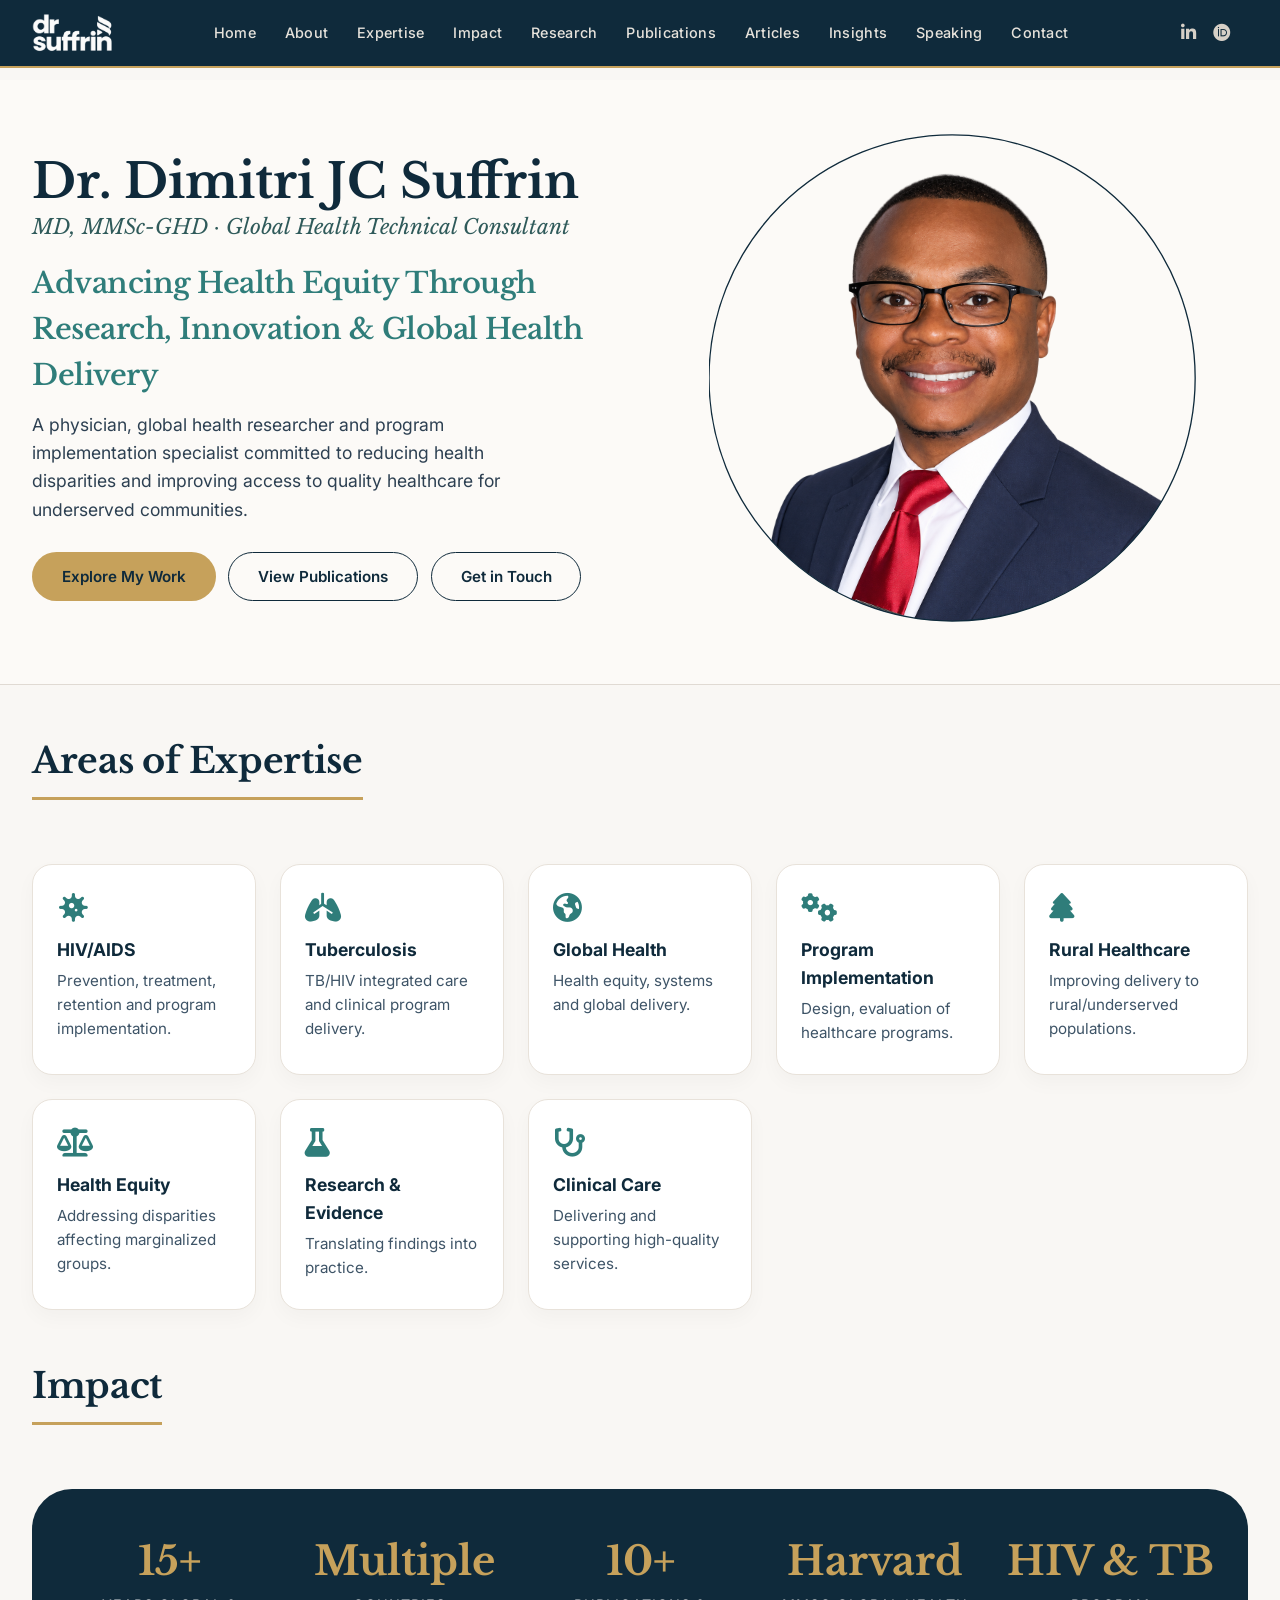
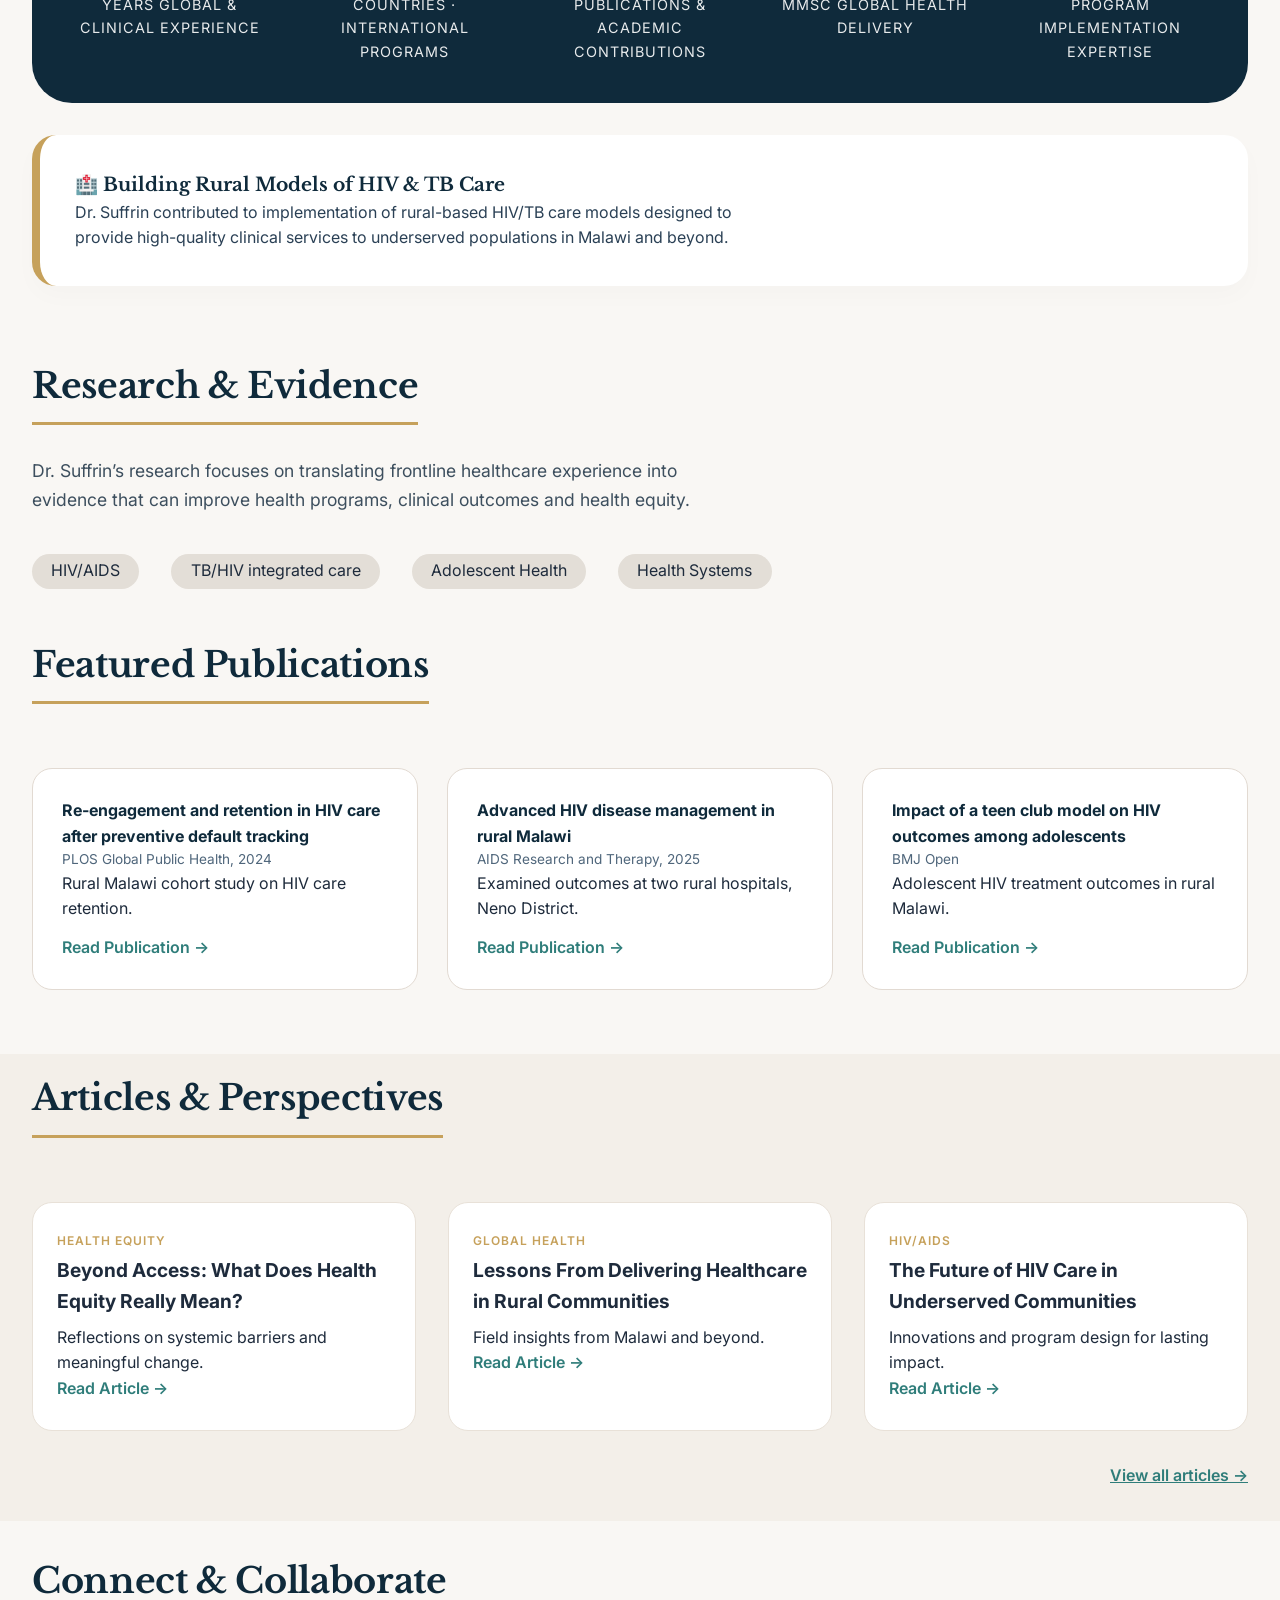
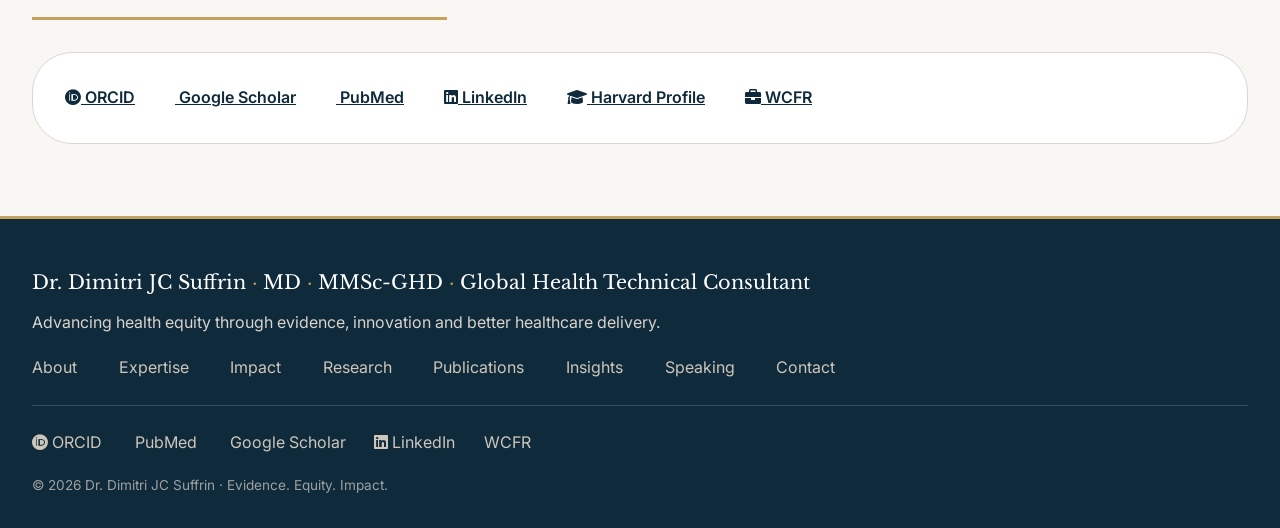
==== index.html @ f9633834 "Make navbar fixed at the top of the page Added fixed positioning to the navbar for better accessibil" ====
<!DOCTYPE html>
<html lang="en">
<head>
  <meta charset="UTF-8">
  <meta name="viewport" content="width=device-width, initial-scale=1.0">
  <title>Dr. Dimitri JC Suffrin · Global Health</title>
  <!-- Fonts & Icons -->
  <link rel="preconnect" href="https://fonts.googleapis.com">
  <link rel="preconnect" href="https://fonts.gstatic.com" crossorigin>
  <link href="https://fonts.googleapis.com/css2?family=Libre+Baskerville:ital,wght@0,400;0,700;1,400&family=Inter:opsz,wght@14..32,400;14..32,500;14..32,600;14..32,700&display=swap" rel="stylesheet">
  <link rel="stylesheet" href="https://cdnjs.cloudflare.com/ajax/libs/font-awesome/6.0.0-beta3/css/all.min.css">
  <style>
    * {
      margin: 0;
      padding: 0;
      box-sizing: border-box;
    }

    body {
      font-family: 'Inter', sans-serif;
      background: #f9f7f4;
      color: #1e2b3c;
      line-height: 1.6;
      padding-top: 80px;
    }

    .container {
      max-width: 1280px;
      margin: 0 auto;
      padding: 0 2rem;
    }

    /* --- palette --- */
    :root {
      --navy: #0f2a3b;
      --teal: #2f7d7a;
      --gold: #c6a15b;
      --cream: #f5f0e8;
      --offwhite: #fcfaf7;
      --dark: #1e2b3c;
      --light-text: #f0ede8;
    }

    h1, h2, h3, h4, .serif {
      font-family: 'Libre Baskerville', serif;
      font-weight: 700;
    }

    .section-title {
      font-size: 2.2rem;
      letter-spacing: -0.01em;
      border-bottom: 3px solid var(--gold);
      padding-bottom: 0.5rem;
      display: inline-block;
      margin-bottom: 2rem;
      color: var(--navy);
    }

    .section-sub {
      font-size: 1.1rem;
      color: #3d4f5e;
      max-width: 700px;
      margin-bottom: 2.5rem;
    }

    /* header / nav */
    .navbar {
     background: var(--navy);
     padding: 0.8rem 0;
     border-bottom: 2px solid var(--gold);
     position: fixed;
     top: 0;
     left: 0;
     width: 100%;
     z-index: 1000;
     }

    .nav-flex {
      display: flex;
      align-items: center;
      justify-content: space-between;
      flex-wrap: wrap;
    }

    .logo a {
    display: flex;
    align-items: center;
    text-decoration: none;
     }

    .logo img {
     height: 40px;
     width: auto;
     display: block;
     }
    
    .nav-links {
      display: flex;
      flex-wrap: wrap;
      gap: 1.2rem 1.8rem;
      align-items: center;
    }

    .nav-links a {
      color: #e6e2db;
      text-decoration: none;
      font-size: 0.9rem;
      font-weight: 500;
      letter-spacing: 0.3px;
      transition: 0.2s;
    }
    .nav-links a:hover {
      color: var(--gold);
    }

    .nav-icons a {
      color: #d6d0c7;
      margin-left: 0.8rem;
      font-size: 1.1rem;
    }
    .nav-icons a:hover {
      color: var(--gold);
    }

    /* hero */
    .hero {
      background: var(--offwhite);
      padding: 3rem 0 3.5rem;
      border-bottom: 1px solid #e0dad3;
    }

    .hero-grid {
      display: grid;
      grid-template-columns: 1fr 1fr;
      gap: 2.5rem;
      align-items: center;
    }

    .hero-content h1 {
      font-size: 3rem;
      line-height: 1.1;
      color: var(--navy);
      margin-bottom: 0.2rem;
    }

    .hero-content .subhead {
      font-size: 1.3rem;
      font-weight: 400;
      color: #2f5a5a;
      margin-bottom: 0.8rem;
      font-family: 'Libre Baskerville', serif;
      font-style: italic;
    }

    .hero-content .tagline {
      font-size: 1.8rem;
      font-weight: 600;
      color: var(--teal);
      margin: 1rem 0 0.8rem;
      letter-spacing: -0.5px;
      font-family: 'Libre Baskerville', serif;
    }

    .hero-content p {
      font-size: 1.1rem;
      color: #2d4052;
      max-width: 500px;
      margin-bottom: 1.8rem;
    }

    .btn-group {
      display: flex;
      flex-wrap: wrap;
      gap: 0.8rem;
    }

    .btn {
      display: inline-block;
      background: var(--navy);
      color: white;
      padding: 0.7rem 1.8rem;
      font-weight: 600;
      border-radius: 40px;
      text-decoration: none;
      font-size: 0.95rem;
      transition: 0.2s;
      border: 1px solid transparent;
    }
    .btn-gold {
      background: var(--gold);
      color: var(--navy);
    }
    .btn-gold:hover {
      background: #b58e4a;
      color: #0f1f2b;
    }
    .btn-outline {
      background: transparent;
      border: 1px solid var(--navy);
      color: var(--navy);
    }
    .btn-outline:hover {
      background: var(--navy);
      color: white;
    }

     .hero-img {
     background-image: url('suffrinpic.svg');
     background-size: contain;
     background-position: center;
     background-repeat: no-repeat;
     min-height: 500px;
     width: 100%;
     }

    /* expertise cards */
    .expertise-grid {
      display: grid;
      grid-template-columns: repeat(auto-fit, minmax(200px, 1fr));
      gap: 1.5rem;
      margin: 2rem 0 1rem;
    }

    .card {
      background: white;
      padding: 1.8rem 1.5rem;
      border-radius: 20px;
      box-shadow: 0 8px 20px rgba(0,0,0,0.03);
      border: 1px solid #e8e2da;
      transition: 0.2s;
    }
    .card:hover {
      border-color: var(--gold);
      box-shadow: 0 12px 28px rgba(0,0,0,0.06);
    }
    .card i {
      font-size: 1.8rem;
      color: var(--teal);
      margin-bottom: 0.8rem;
    }
    .card h4 {
      font-family: 'Inter', sans-serif;
      font-weight: 700;
      font-size: 1.1rem;
      color: var(--navy);
    }
    .card p {
      font-size: 0.95rem;
      color: #3e5467;
      margin-top: 0.3rem;
    }

    /* impact stats */
    .impact-stats {
      display: flex;
      flex-wrap: wrap;
      justify-content: space-between;
      gap: 1.5rem;
      background: var(--navy);
      color: white;
      padding: 2.5rem 2rem;
      border-radius: 40px;
      margin: 2rem 0;
    }
    .stat-item {
      flex: 1 1 120px;
      text-align: center;
    }
    .stat-number {
      font-size: 2.5rem;
      font-weight: 700;
      font-family: 'Libre Baskerville', serif;
      color: var(--gold);
    }
    .stat-label {
      font-size: 0.9rem;
      opacity: 0.9;
      text-transform: uppercase;
      letter-spacing: 1px;
    }

    /* featured research */
    .feature-card {
      background: white;
      border-radius: 24px;
      padding: 2.2rem;
      border-left: 8px solid var(--gold);
      box-shadow: 0 10px 25px rgba(0,0,0,0.02);
      margin: 2rem 0 1.5rem;
    }
    .feature-card h3 {
      font-family: 'Libre Baskerville', serif;
      color: var(--navy);
    }
    .feature-card p {
      color: #2a4055;
      max-width: 700px;
    }

    /* publications */
    .pub-grid {
      display: grid;
      grid-template-columns: repeat(auto-fit, minmax(280px, 1fr));
      gap: 1.8rem;
      margin: 2rem 0;
    }
    .pub-item {
      background: white;
      padding: 1.8rem;
      border-radius: 20px;
      border: 1px solid #e2dad2;
    }
    .pub-item h4 {
      font-family: 'Inter', sans-serif;
      font-weight: 700;
      color: var(--navy);
    }
    .pub-meta {
      font-size: 0.85rem;
      color: #4f667b;
    }
    .pub-item a {
      display: inline-block;
      margin-top: 0.8rem;
      color: var(--teal);
      font-weight: 600;
      text-decoration: none;
    }

    /* articles */
    .article-grid {
      display: grid;
      grid-template-columns: repeat(auto-fit, minmax(240px, 1fr));
      gap: 2rem;
      margin: 2rem 0;
    }
    .article-card {
      background: white;
      border-radius: 20px;
      padding: 1.8rem 1.5rem;
      border: 1px solid #e8e1d8;
    }
    .article-card .cat {
      color: var(--gold);
      font-weight: 600;
      font-size: 0.75rem;
      letter-spacing: 1px;
      text-transform: uppercase;
    }
    .article-card h4 {
      font-family: 'Inter', sans-serif;
      font-weight: 700;
      margin: 0.3rem 0 0.5rem;
      font-size: 1.2rem;
    }
    .article-card a {
      color: var(--teal);
      font-weight: 600;
      text-decoration: none;
    }

    /* footer */
    .footer {
      background: var(--navy);
      color: #d9d4cc;
      padding: 3rem 0 2rem;
      margin-top: 3rem;
      border-top: 3px solid var(--gold);
    }
    .footer a {
      color: #cdc6bb;
      text-decoration: none;
      margin: 0 0.8rem 0 0;
    }
    .footer a:hover {
      color: var(--gold);
    }
    .footer .brand {
      font-family: 'Libre Baskerville', serif;
      font-size: 1.2rem;
      color: white;
    }
    .footer .brand span {
      color: var(--gold);
    }

    @media (max-width: 768px) {
      .hero-grid {
        grid-template-columns: 1fr;
        text-align: center;
      }
      .hero-content p {
        margin-left: auto;
        margin-right: auto;
      }
      .btn-group {
        justify-content: center;
      }
      .nav-links {
        gap: 0.6rem 1.2rem;
        justify-content: center;
        margin-top: 0.5rem;
      }
      .section-title {
        font-size: 1.8rem;
      }
      .impact-stats {
        flex-direction: column;
        align-items: center;
      }
    }
  </style>
</head>
<body>

<!-- NAV -->
<nav class="navbar">
  <div class="container nav-flex">
    <div class="logo">
  <a href="#">
    <img src="Drsuffrinlogo.png" alt="Dr. Suffrin Logo">
  </a>
    </div>
    <div class="nav-links">
      <a href="#">Home</a>
      <a href="#">About</a>
      <a href="#">Expertise</a>
      <a href="#">Impact</a>
      <a href="#">Research</a>
      <a href="#">Publications</a>
      <a href="#">Articles</a>
      <a href="#">Insights</a>
      <a href="#">Speaking</a>
      <a href="#">Contact</a>
    </div>
    <div class="nav-icons">
      <a href="#"><i class="fab fa-linkedin-in"></i></a>
      <a href="#"><i class="fab fa-orcid"></i></a>
      <a href="#"><i class="fab fa-google-scholar"></i></a>
    </div>
  </div>
</nav>

<!-- HERO -->
<section class="hero">
  <div class="container hero-grid">
    <div class="hero-content">
      <h1>Dr. Dimitri JC Suffrin</h1>
      <div class="subhead">MD, MMSc-GHD · Global Health Technical Consultant</div>
      <div class="tagline">Advancing Health Equity Through Research, Innovation &amp; Global Health Delivery</div>
      <p>A physician, global health researcher and program implementation specialist committed to reducing health disparities and improving access to quality healthcare for underserved communities.</p>
      <div class="btn-group">
        <a href="#" class="btn btn-gold">Explore My Work</a>
        <a href="#" class="btn btn-outline">View Publications</a>
        <a href="#" class="btn btn-outline">Get in Touch</a>
      </div>
    </div>
    <div class="hero-img" aria-label="professional portrait of Dr. Suffrin"></div>
  </div>
</section>

<!-- EXPERTISE -->
<section style="padding: 3rem 0 1rem;">
  <div class="container">
    <h2 class="section-title">Areas of Expertise</h2>
    <div class="expertise-grid">
      <div class="card"><i class="fas fa-virus"></i><h4>HIV/AIDS</h4><p>Prevention, treatment, retention and program implementation.</p></div>
      <div class="card"><i class="fas fa-lungs"></i><h4>Tuberculosis</h4><p>TB/HIV integrated care and clinical program delivery.</p></div>
      <div class="card"><i class="fas fa-globe-americas"></i><h4>Global Health</h4><p>Health equity, systems and global delivery.</p></div>
      <div class="card"><i class="fas fa-cogs"></i><h4>Program Implementation</h4><p>Design, evaluation of healthcare programs.</p></div>
      <div class="card"><i class="fas fa-tree"></i><h4>Rural Healthcare</h4><p>Improving delivery to rural/underserved populations.</p></div>
      <div class="card"><i class="fas fa-balance-scale"></i><h4>Health Equity</h4><p>Addressing disparities affecting marginalized groups.</p></div>
      <div class="card"><i class="fas fa-flask"></i><h4>Research &amp; Evidence</h4><p>Translating findings into practice.</p></div>
      <div class="card"><i class="fas fa-stethoscope"></i><h4>Clinical Care</h4><p>Delivering and supporting high-quality services.</p></div>
    </div>
  </div>
</section>

<!-- IMPACT -->
<section style="padding: 1rem 0 2rem;">
  <div class="container">
    <h2 class="section-title">Impact</h2>
    <div class="impact-stats">
      <div class="stat-item"><div class="stat-number">15+</div><div class="stat-label">Years Global &amp; Clinical Experience</div></div>
      <div class="stat-item"><div class="stat-number">Multiple</div><div class="stat-label">Countries · International Programs</div></div>
      <div class="stat-item"><div class="stat-number">10+</div><div class="stat-label">Publications &amp; Academic Contributions</div></div>
      <div class="stat-item"><div class="stat-number">Harvard</div><div class="stat-label">MMSc Global Health Delivery</div></div>
      <div class="stat-item"><div class="stat-number">HIV &amp; TB</div><div class="stat-label">Program Implementation Expertise</div></div>
    </div>

    <div class="feature-card">
      <h3>🏥 Building Rural Models of HIV &amp; TB Care</h3>
      <p>Dr. Suffrin contributed to implementation of rural-based HIV/TB care models designed to provide high-quality clinical services to underserved populations in Malawi and beyond.</p>
    </div>
  </div>
</section>

<!-- RESEARCH + PUBLICATIONS (combined preview) -->
<section style="padding: 1rem 0 0;">
  <div class="container">
    <h2 class="section-title">Research &amp; Evidence</h2>
    <p class="section-sub">Dr. Suffrin’s research focuses on translating frontline healthcare experience into evidence that can improve health programs, clinical outcomes and health equity.</p>
    <div style="display: flex; flex-wrap: wrap; gap: 1rem 2rem; margin-bottom: 2rem;">
      <span style="background:#e3ded7; padding:0.3rem 1.2rem; border-radius:40px;">HIV/AIDS</span>
      <span style="background:#e3ded7; padding:0.3rem 1.2rem; border-radius:40px;">TB/HIV integrated care</span>
      <span style="background:#e3ded7; padding:0.3rem 1.2rem; border-radius:40px;">Adolescent Health</span>
      <span style="background:#e3ded7; padding:0.3rem 1.2rem; border-radius:40px;">Health Systems</span>
    </div>
  </div>
</section>

<!-- PUBLICATIONS preview -->
<section style="padding: 1rem 0 2rem;">
  <div class="container">
    <h2 class="section-title">Featured Publications</h2>
    <div class="pub-grid">
      <div class="pub-item">
        <h4>Re-engagement and retention in HIV care after preventive default tracking</h4>
        <div class="pub-meta">PLOS Global Public Health, 2024</div>
        <p>Rural Malawi cohort study on HIV care retention.</p>
        <a href="#">Read Publication →</a>
      </div>
      <div class="pub-item">
        <h4>Advanced HIV disease management in rural Malawi</h4>
        <div class="pub-meta">AIDS Research and Therapy, 2025</div>
        <p>Examined outcomes at two rural hospitals, Neno District.</p>
        <a href="#">Read Publication →</a>
      </div>
      <div class="pub-item">
        <h4>Impact of a teen club model on HIV outcomes among adolescents</h4>
        <div class="pub-meta">BMJ Open</div>
        <p>Adolescent HIV treatment outcomes in rural Malawi.</p>
        <a href="#">Read Publication →</a>
      </div>
    </div>
  </div>
</section>

<!-- ARTICLES & PERSPECTIVES -->
<section style="padding: 1rem 0 2rem; background: #f3efe9;">
  <div class="container">
    <h2 class="section-title">Articles &amp; Perspectives</h2>
    <div class="article-grid">
      <div class="article-card">
        <div class="cat">Health Equity</div>
        <h4>Beyond Access: What Does Health Equity Really Mean?</h4>
        <p>Reflections on systemic barriers and meaningful change.</p>
        <a href="#">Read Article →</a>
      </div>
      <div class="article-card">
        <div class="cat">Global Health</div>
        <h4>Lessons From Delivering Healthcare in Rural Communities</h4>
        <p>Field insights from Malawi and beyond.</p>
        <a href="#">Read Article →</a>
      </div>
      <div class="article-card">
        <div class="cat">HIV/AIDS</div>
        <h4>The Future of HIV Care in Underserved Communities</h4>
        <p>Innovations and program design for lasting impact.</p>
        <a href="#">Read Article →</a>
      </div>
    </div>
    <div style="text-align: right; margin-top: 0.5rem;"><a href="#" style="font-weight:600; color:var(--teal);">View all articles →</a></div>
  </div>
</section>

<!-- CONNECT / COLLABORATE -->
<section style="padding: 2rem 0 1.5rem;">
  <div class="container">
    <h2 class="section-title">Connect &amp; Collaborate</h2>
    <div style="display: flex; flex-wrap: wrap; gap: 1.2rem 2.5rem; background: white; padding: 2rem; border-radius: 40px; border: 1px solid #ddd6cc;">
      <a href="#" style="font-weight:600; color:var(--navy);"><i class="fab fa-orcid"></i> ORCID</a>
      <a href="#" style="font-weight:600; color:var(--navy);"><i class="fab fa-google-scholar"></i> Google Scholar</a>
      <a href="#" style="font-weight:600; color:var(--navy);"><i class="fab fa-pubmed"></i> PubMed</a>
      <a href="#" style="font-weight:600; color:var(--navy);"><i class="fab fa-linkedin"></i> LinkedIn</a>
      <a href="#" style="font-weight:600; color:var(--navy);"><i class="fas fa-graduation-cap"></i> Harvard Profile</a>
      <a href="#" style="font-weight:600; color:var(--navy);"><i class="fas fa-briefcase"></i> WCFR</a>
    </div>
  </div>
</section>

<!-- FOOTER -->
<footer class="footer">
  <div class="container">
    <div class="brand">Dr. Dimitri JC Suffrin <span>·</span> MD <span>·</span> MMSc-GHD <span>·</span> Global Health Technical Consultant</div>
    <div style="margin: 0.8rem 0 1.2rem;">Advancing health equity through evidence, innovation and better healthcare delivery.</div>
    <div style="display: flex; flex-wrap: wrap; gap: 0.8rem 1.8rem;">
      <a href="#">About</a><a href="#">Expertise</a><a href="#">Impact</a><a href="#">Research</a><a href="#">Publications</a>
      <a href="#">Insights</a><a href="#">Speaking</a><a href="#">Contact</a>
    </div>
    <div style="margin-top: 1.5rem; border-top: 1px solid #3a4f5f; padding-top: 1.5rem; display: flex; flex-wrap: wrap; gap: 1rem;">
      <a href="#"><i class="fab fa-orcid"></i> ORCID</a>
      <a href="#"><i class="fab fa-pubmed"></i> PubMed</a>
      <a href="#"><i class="fab fa-google-scholar"></i> Google Scholar</a>
      <a href="#"><i class="fab fa-linkedin"></i> LinkedIn</a>
      <a href="#">WCFR</a>
    </div>
    <div style="margin-top: 1.2rem; font-size: 0.85rem; opacity:0.7;">© 2026 Dr. Dimitri JC Suffrin · Evidence. Equity. Impact.</div>
  </div>
</footer>

</body>
</html>
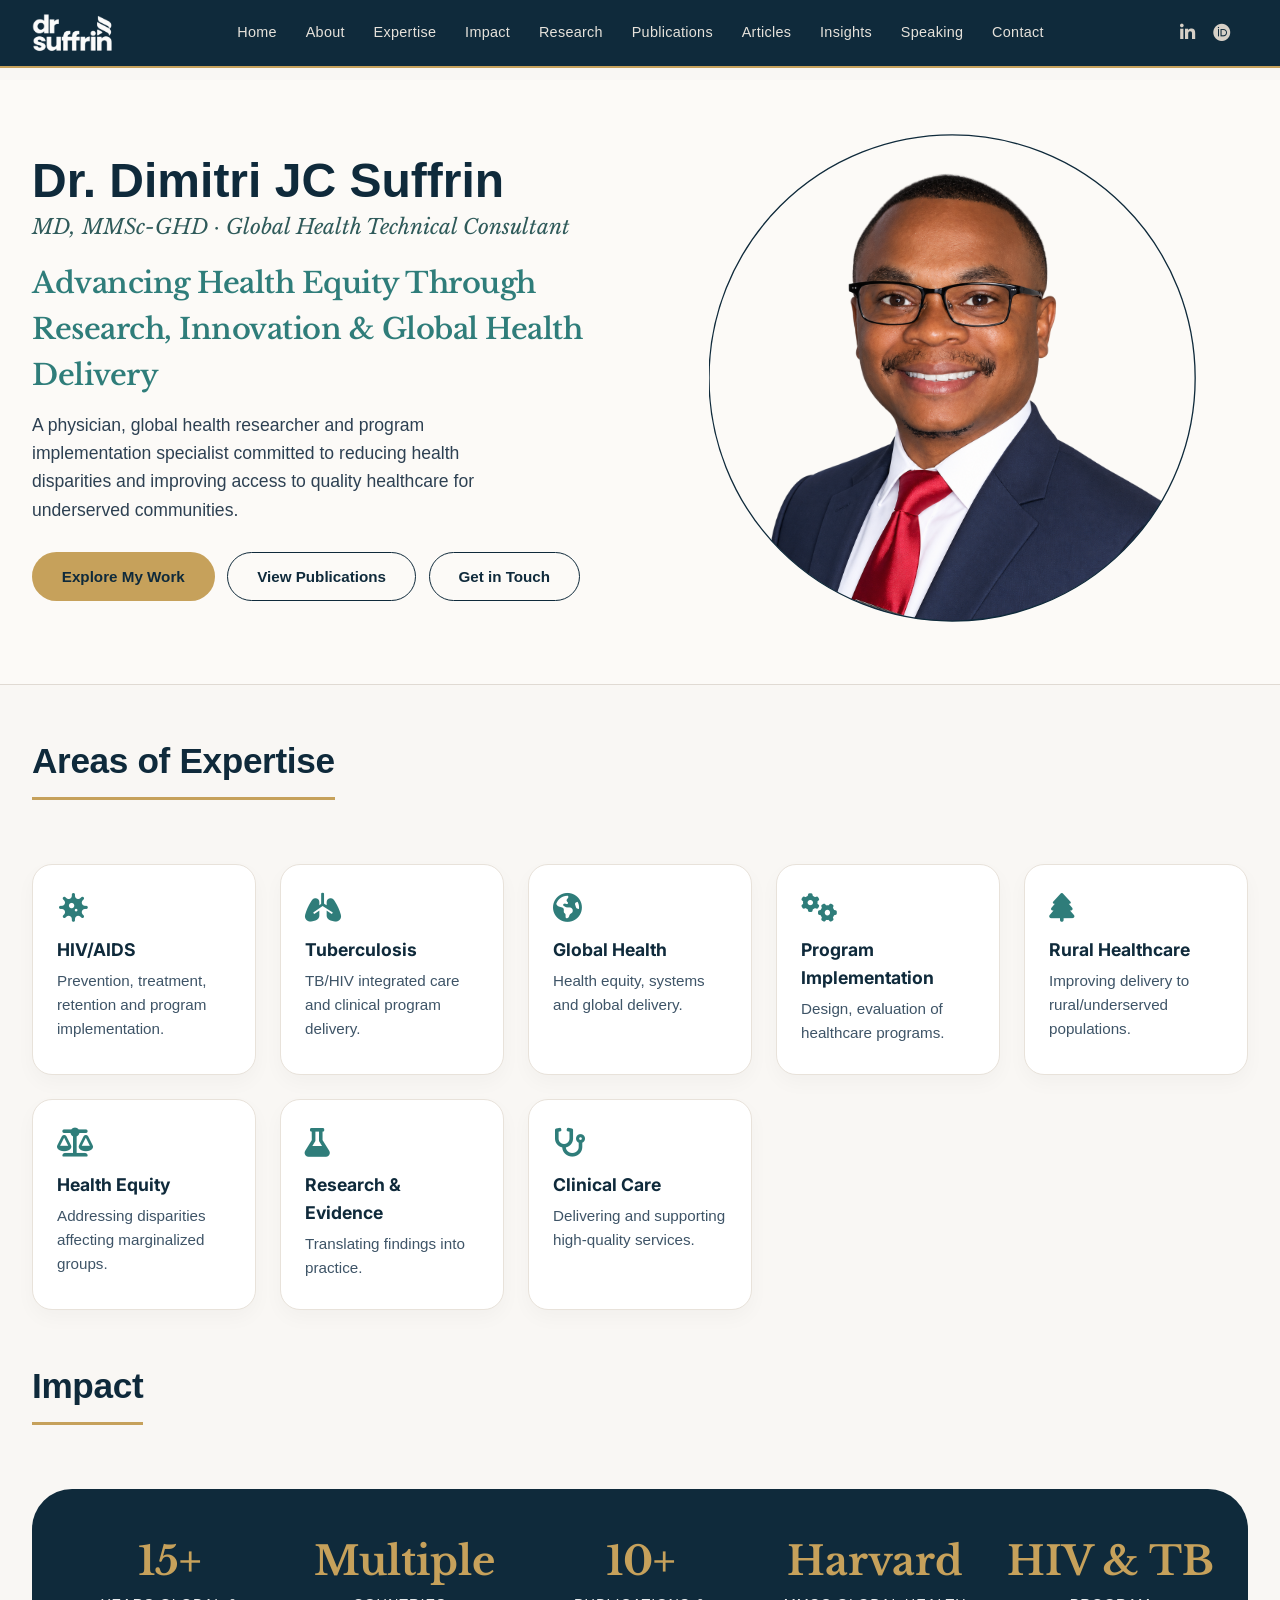
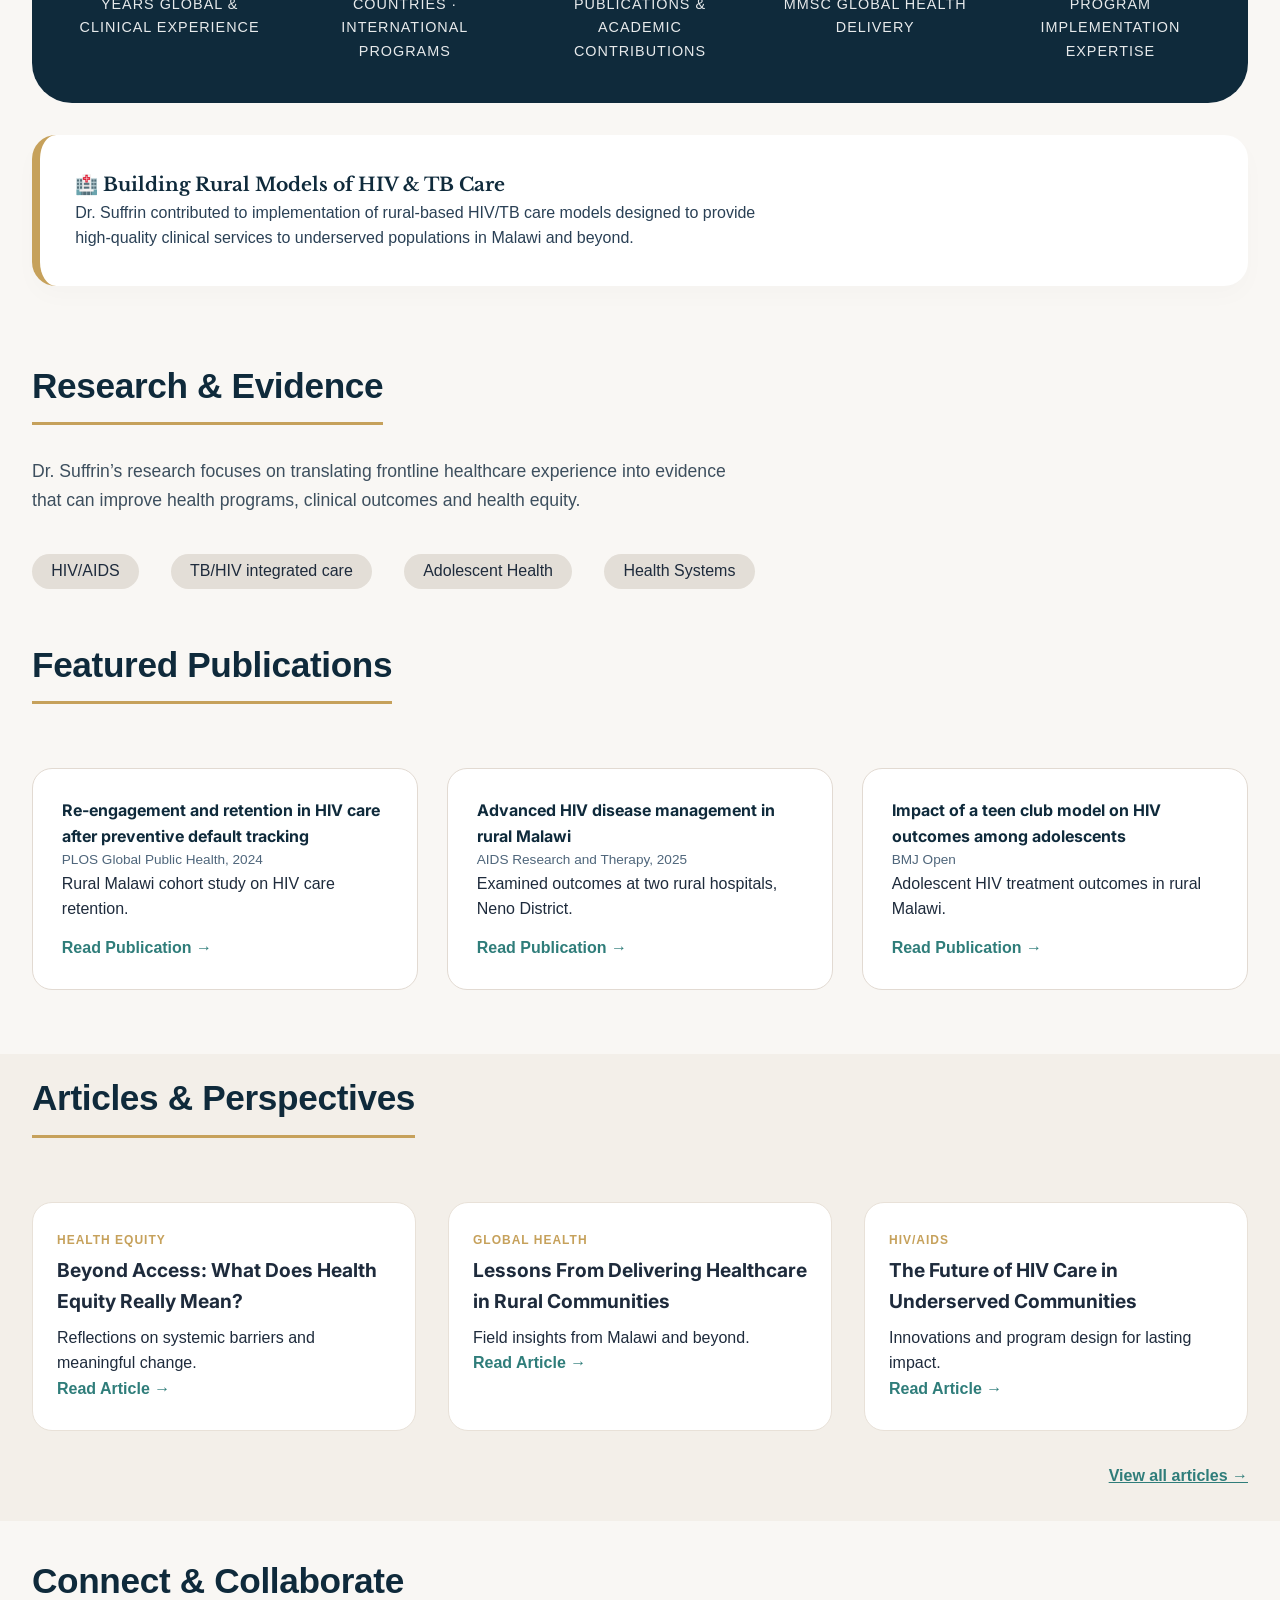
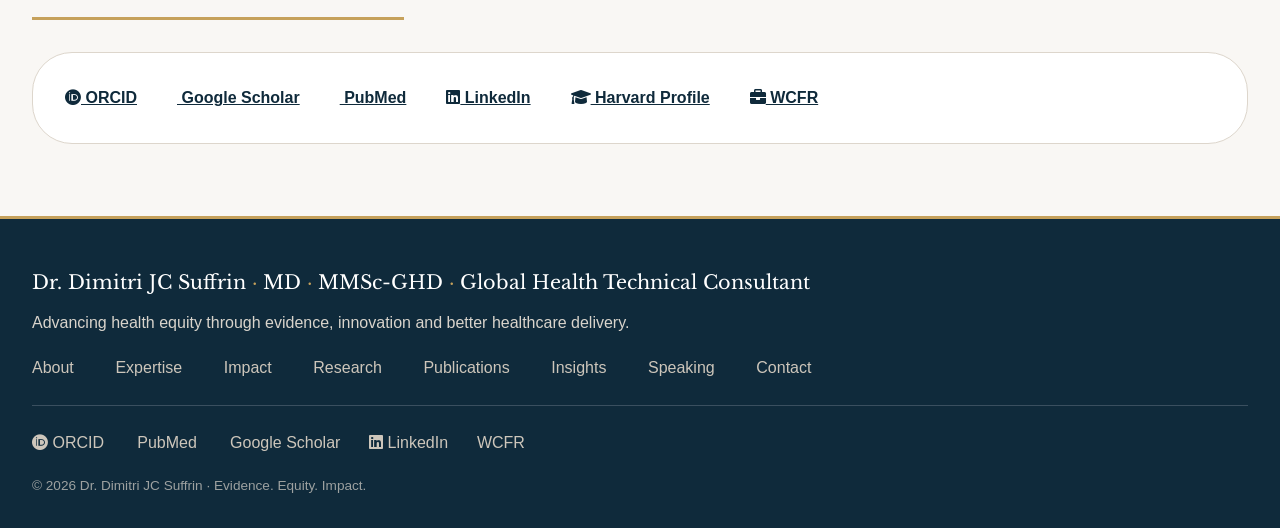
==== commit 79e4e3e3: "Change font family from Inter and Libre Baskerville to Helvetica" ====
--- a/index.html
+++ b/index.html
@@ -17,7 +17,7 @@
     }
 
     body {
-      font-family: 'Inter', sans-serif;
+      font-family: 'Helvetica', sans-serif;
       background: #f9f7f4;
       color: #1e2b3c;
       line-height: 1.6;
@@ -42,7 +42,7 @@
     }
 
     h1, h2, h3, h4, .serif {
-      font-family: 'Libre Baskerville', serif;
+      font-family: 'Helvetica', serif;
       font-weight: 700;
     }
 
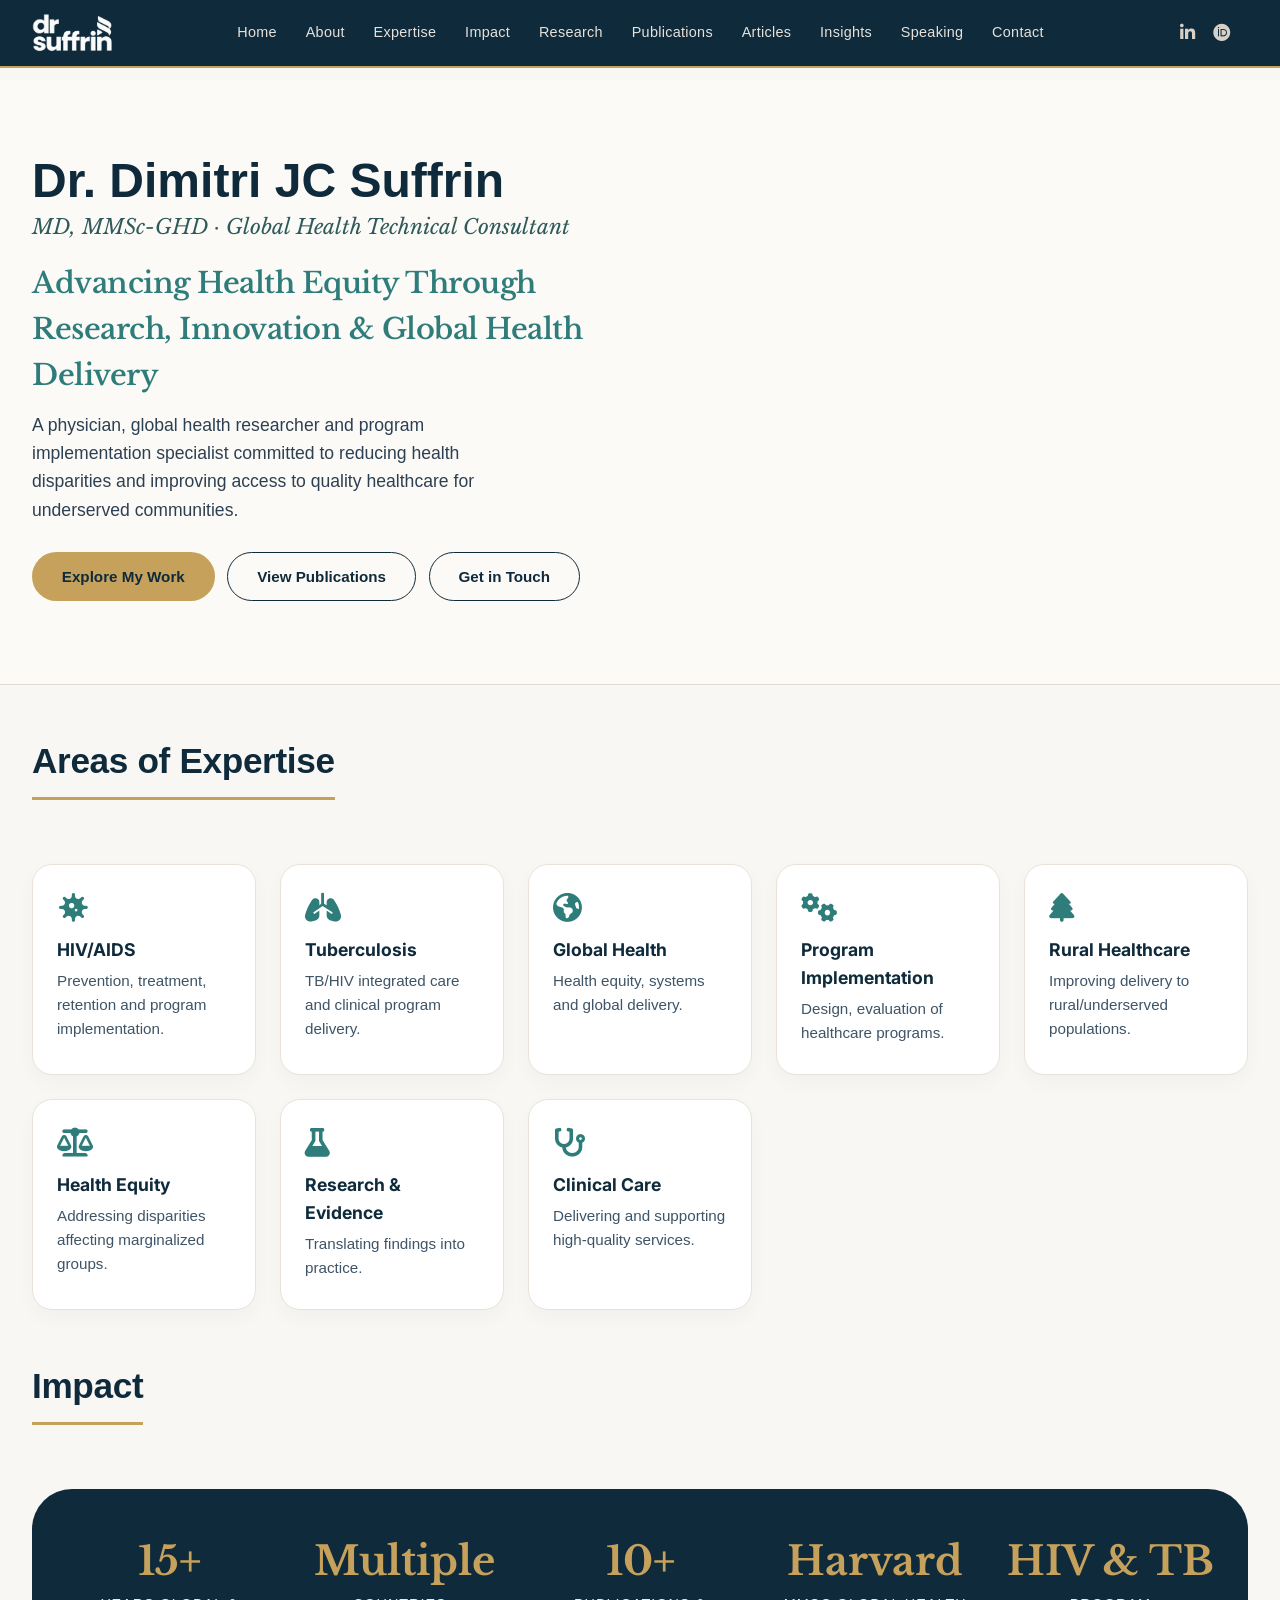
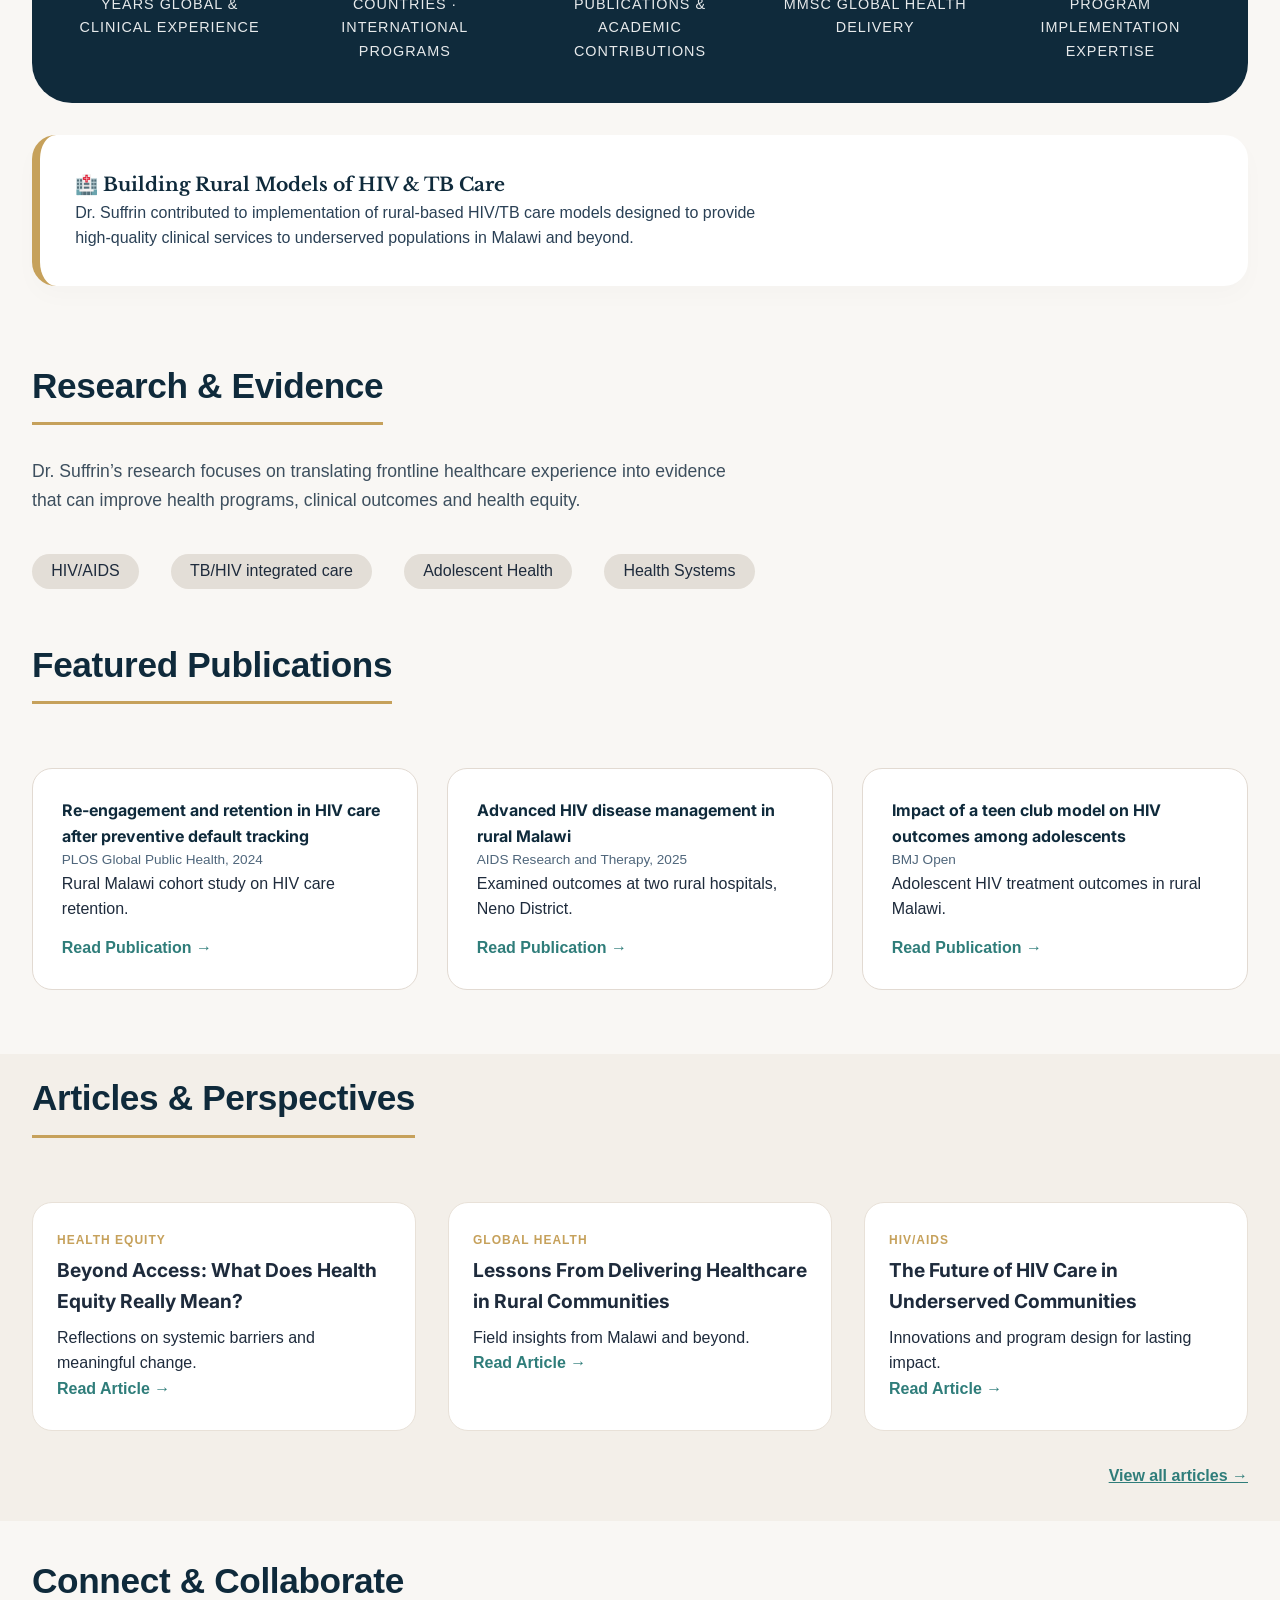
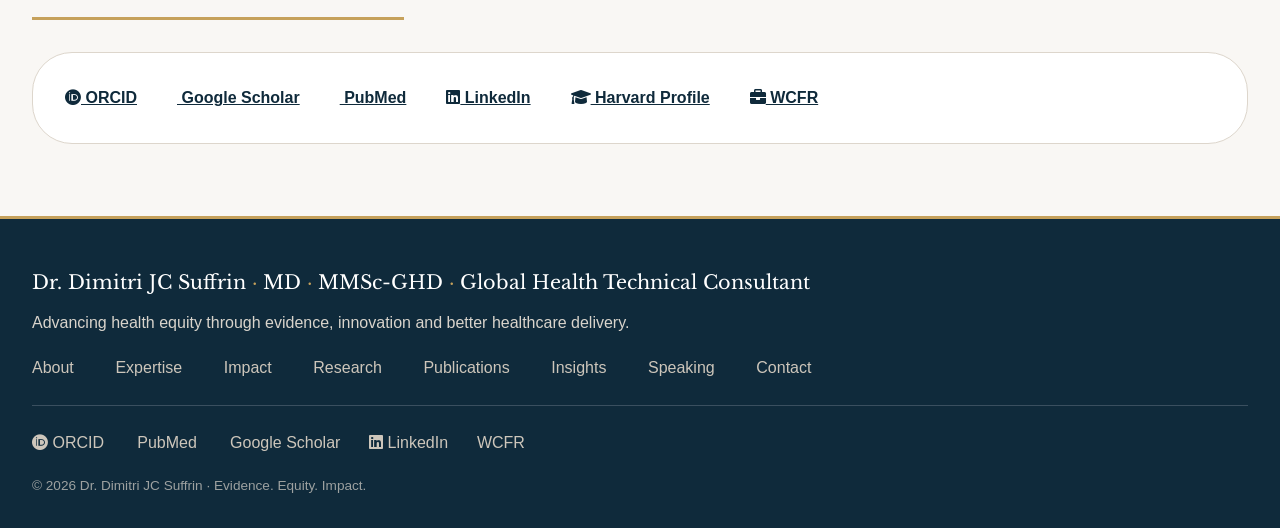
==== commit c9deb363: "Refactor: extract CSS to external file and organize assets" ====
--- a/index.html
+++ b/index.html
@@ -9,407 +9,7 @@
   <link rel="preconnect" href="https://fonts.gstatic.com" crossorigin>
   <link href="https://fonts.googleapis.com/css2?family=Libre+Baskerville:ital,wght@0,400;0,700;1,400&family=Inter:opsz,wght@14..32,400;14..32,500;14..32,600;14..32,700&display=swap" rel="stylesheet">
   <link rel="stylesheet" href="https://cdnjs.cloudflare.com/ajax/libs/font-awesome/6.0.0-beta3/css/all.min.css">
-  <style>
-    * {
-      margin: 0;
-      padding: 0;
-      box-sizing: border-box;
-    }
-
-    body {
-      font-family: 'Helvetica', sans-serif;
-      background: #f9f7f4;
-      color: #1e2b3c;
-      line-height: 1.6;
-      padding-top: 80px;
-    }
-
-    .container {
-      max-width: 1280px;
-      margin: 0 auto;
-      padding: 0 2rem;
-    }
-
-    /* --- palette --- */
-    :root {
-      --navy: #0f2a3b;
-      --teal: #2f7d7a;
-      --gold: #c6a15b;
-      --cream: #f5f0e8;
-      --offwhite: #fcfaf7;
-      --dark: #1e2b3c;
-      --light-text: #f0ede8;
-    }
-
-    h1, h2, h3, h4, .serif {
-      font-family: 'Helvetica', serif;
-      font-weight: 700;
-    }
-
-    .section-title {
-      font-size: 2.2rem;
-      letter-spacing: -0.01em;
-      border-bottom: 3px solid var(--gold);
-      padding-bottom: 0.5rem;
-      display: inline-block;
-      margin-bottom: 2rem;
-      color: var(--navy);
-    }
-
-    .section-sub {
-      font-size: 1.1rem;
-      color: #3d4f5e;
-      max-width: 700px;
-      margin-bottom: 2.5rem;
-    }
-
-    /* header / nav */
-    .navbar {
-     background: var(--navy);
-     padding: 0.8rem 0;
-     border-bottom: 2px solid var(--gold);
-     position: fixed;
-     top: 0;
-     left: 0;
-     width: 100%;
-     z-index: 1000;
-     }
-
-    .nav-flex {
-      display: flex;
-      align-items: center;
-      justify-content: space-between;
-      flex-wrap: wrap;
-    }
-
-    .logo a {
-    display: flex;
-    align-items: center;
-    text-decoration: none;
-     }
-
-    .logo img {
-     height: 40px;
-     width: auto;
-     display: block;
-     }
-    
-    .nav-links {
-      display: flex;
-      flex-wrap: wrap;
-      gap: 1.2rem 1.8rem;
-      align-items: center;
-    }
-
-    .nav-links a {
-      color: #e6e2db;
-      text-decoration: none;
-      font-size: 0.9rem;
-      font-weight: 500;
-      letter-spacing: 0.3px;
-      transition: 0.2s;
-    }
-    .nav-links a:hover {
-      color: var(--gold);
-    }
-
-    .nav-icons a {
-      color: #d6d0c7;
-      margin-left: 0.8rem;
-      font-size: 1.1rem;
-    }
-    .nav-icons a:hover {
-      color: var(--gold);
-    }
-
-    /* hero */
-    .hero {
-      background: var(--offwhite);
-      padding: 3rem 0 3.5rem;
-      border-bottom: 1px solid #e0dad3;
-    }
-
-    .hero-grid {
-      display: grid;
-      grid-template-columns: 1fr 1fr;
-      gap: 2.5rem;
-      align-items: center;
-    }
-
-    .hero-content h1 {
-      font-size: 3rem;
-      line-height: 1.1;
-      color: var(--navy);
-      margin-bottom: 0.2rem;
-    }
-
-    .hero-content .subhead {
-      font-size: 1.3rem;
-      font-weight: 400;
-      color: #2f5a5a;
-      margin-bottom: 0.8rem;
-      font-family: 'Libre Baskerville', serif;
-      font-style: italic;
-    }
-
-    .hero-content .tagline {
-      font-size: 1.8rem;
-      font-weight: 600;
-      color: var(--teal);
-      margin: 1rem 0 0.8rem;
-      letter-spacing: -0.5px;
-      font-family: 'Libre Baskerville', serif;
-    }
-
-    .hero-content p {
-      font-size: 1.1rem;
-      color: #2d4052;
-      max-width: 500px;
-      margin-bottom: 1.8rem;
-    }
-
-    .btn-group {
-      display: flex;
-      flex-wrap: wrap;
-      gap: 0.8rem;
-    }
-
-    .btn {
-      display: inline-block;
-      background: var(--navy);
-      color: white;
-      padding: 0.7rem 1.8rem;
-      font-weight: 600;
-      border-radius: 40px;
-      text-decoration: none;
-      font-size: 0.95rem;
-      transition: 0.2s;
-      border: 1px solid transparent;
-    }
-    .btn-gold {
-      background: var(--gold);
-      color: var(--navy);
-    }
-    .btn-gold:hover {
-      background: #b58e4a;
-      color: #0f1f2b;
-    }
-    .btn-outline {
-      background: transparent;
-      border: 1px solid var(--navy);
-      color: var(--navy);
-    }
-    .btn-outline:hover {
-      background: var(--navy);
-      color: white;
-    }
-
-     .hero-img {
-     background-image: url('suffrinpic.svg');
-     background-size: contain;
-     background-position: center;
-     background-repeat: no-repeat;
-     min-height: 500px;
-     width: 100%;
-     }
-
-    /* expertise cards */
-    .expertise-grid {
-      display: grid;
-      grid-template-columns: repeat(auto-fit, minmax(200px, 1fr));
-      gap: 1.5rem;
-      margin: 2rem 0 1rem;
-    }
-
-    .card {
-      background: white;
-      padding: 1.8rem 1.5rem;
-      border-radius: 20px;
-      box-shadow: 0 8px 20px rgba(0,0,0,0.03);
-      border: 1px solid #e8e2da;
-      transition: 0.2s;
-    }
-    .card:hover {
-      border-color: var(--gold);
-      box-shadow: 0 12px 28px rgba(0,0,0,0.06);
-    }
-    .card i {
-      font-size: 1.8rem;
-      color: var(--teal);
-      margin-bottom: 0.8rem;
-    }
-    .card h4 {
-      font-family: 'Inter', sans-serif;
-      font-weight: 700;
-      font-size: 1.1rem;
-      color: var(--navy);
-    }
-    .card p {
-      font-size: 0.95rem;
-      color: #3e5467;
-      margin-top: 0.3rem;
-    }
-
-    /* impact stats */
-    .impact-stats {
-      display: flex;
-      flex-wrap: wrap;
-      justify-content: space-between;
-      gap: 1.5rem;
-      background: var(--navy);
-      color: white;
-      padding: 2.5rem 2rem;
-      border-radius: 40px;
-      margin: 2rem 0;
-    }
-    .stat-item {
-      flex: 1 1 120px;
-      text-align: center;
-    }
-    .stat-number {
-      font-size: 2.5rem;
-      font-weight: 700;
-      font-family: 'Libre Baskerville', serif;
-      color: var(--gold);
-    }
-    .stat-label {
-      font-size: 0.9rem;
-      opacity: 0.9;
-      text-transform: uppercase;
-      letter-spacing: 1px;
-    }
-
-    /* featured research */
-    .feature-card {
-      background: white;
-      border-radius: 24px;
-      padding: 2.2rem;
-      border-left: 8px solid var(--gold);
-      box-shadow: 0 10px 25px rgba(0,0,0,0.02);
-      margin: 2rem 0 1.5rem;
-    }
-    .feature-card h3 {
-      font-family: 'Libre Baskerville', serif;
-      color: var(--navy);
-    }
-    .feature-card p {
-      color: #2a4055;
-      max-width: 700px;
-    }
-
-    /* publications */
-    .pub-grid {
-      display: grid;
-      grid-template-columns: repeat(auto-fit, minmax(280px, 1fr));
-      gap: 1.8rem;
-      margin: 2rem 0;
-    }
-    .pub-item {
-      background: white;
-      padding: 1.8rem;
-      border-radius: 20px;
-      border: 1px solid #e2dad2;
-    }
-    .pub-item h4 {
-      font-family: 'Inter', sans-serif;
-      font-weight: 700;
-      color: var(--navy);
-    }
-    .pub-meta {
-      font-size: 0.85rem;
-      color: #4f667b;
-    }
-    .pub-item a {
-      display: inline-block;
-      margin-top: 0.8rem;
-      color: var(--teal);
-      font-weight: 600;
-      text-decoration: none;
-    }
-
-    /* articles */
-    .article-grid {
-      display: grid;
-      grid-template-columns: repeat(auto-fit, minmax(240px, 1fr));
-      gap: 2rem;
-      margin: 2rem 0;
-    }
-    .article-card {
-      background: white;
-      border-radius: 20px;
-      padding: 1.8rem 1.5rem;
-      border: 1px solid #e8e1d8;
-    }
-    .article-card .cat {
-      color: var(--gold);
-      font-weight: 600;
-      font-size: 0.75rem;
-      letter-spacing: 1px;
-      text-transform: uppercase;
-    }
-    .article-card h4 {
-      font-family: 'Inter', sans-serif;
-      font-weight: 700;
-      margin: 0.3rem 0 0.5rem;
-      font-size: 1.2rem;
-    }
-    .article-card a {
-      color: var(--teal);
-      font-weight: 600;
-      text-decoration: none;
-    }
-
-    /* footer */
-    .footer {
-      background: var(--navy);
-      color: #d9d4cc;
-      padding: 3rem 0 2rem;
-      margin-top: 3rem;
-      border-top: 3px solid var(--gold);
-    }
-    .footer a {
-      color: #cdc6bb;
-      text-decoration: none;
-      margin: 0 0.8rem 0 0;
-    }
-    .footer a:hover {
-      color: var(--gold);
-    }
-    .footer .brand {
-      font-family: 'Libre Baskerville', serif;
-      font-size: 1.2rem;
-      color: white;
-    }
-    .footer .brand span {
-      color: var(--gold);
-    }
-
-    @media (max-width: 768px) {
-      .hero-grid {
-        grid-template-columns: 1fr;
-        text-align: center;
-      }
-      .hero-content p {
-        margin-left: auto;
-        margin-right: auto;
-      }
-      .btn-group {
-        justify-content: center;
-      }
-      .nav-links {
-        gap: 0.6rem 1.2rem;
-        justify-content: center;
-        margin-top: 0.5rem;
-      }
-      .section-title {
-        font-size: 1.8rem;
-      }
-      .impact-stats {
-        flex-direction: column;
-        align-items: center;
-      }
-    }
-  </style>
+     <link rel= stylesheet href=css/style.css>
 </head>
 <body>
 
@@ -601,3 +201,4 @@
 
 </body>
 </html>
+
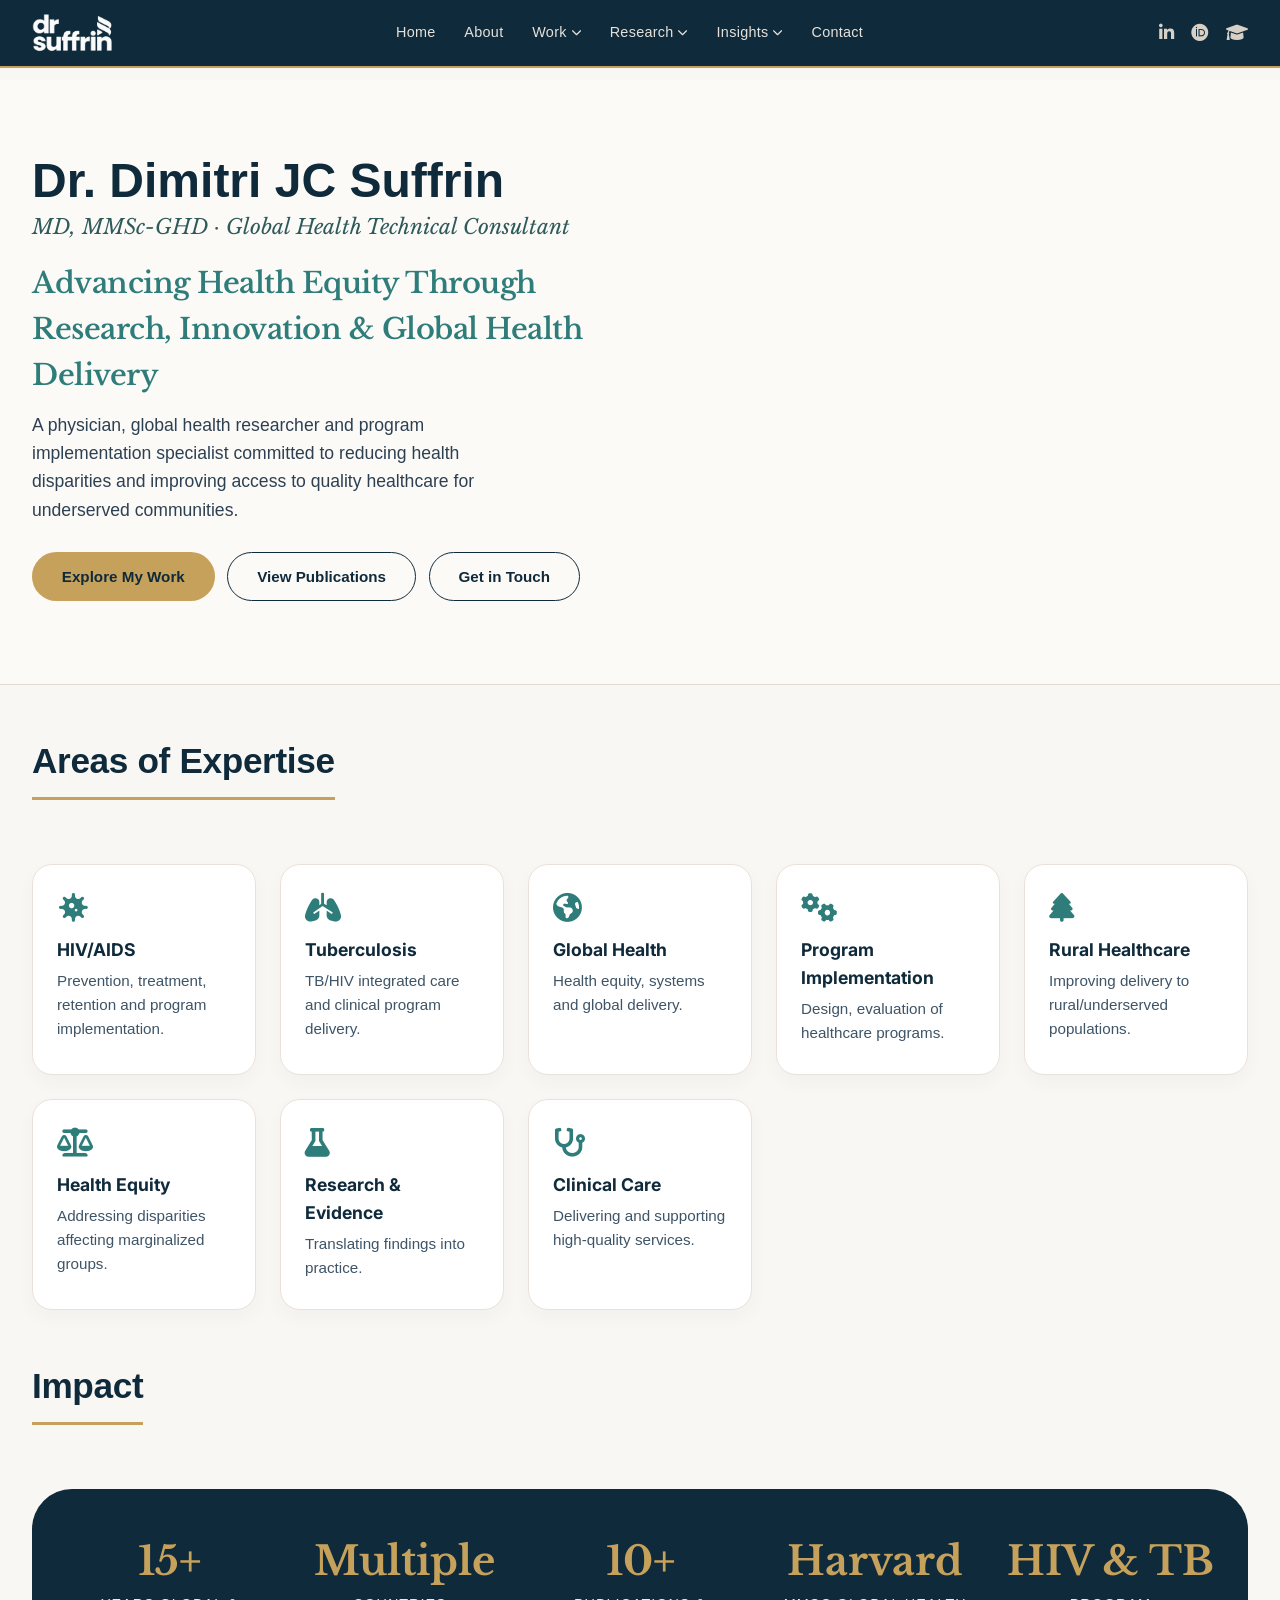
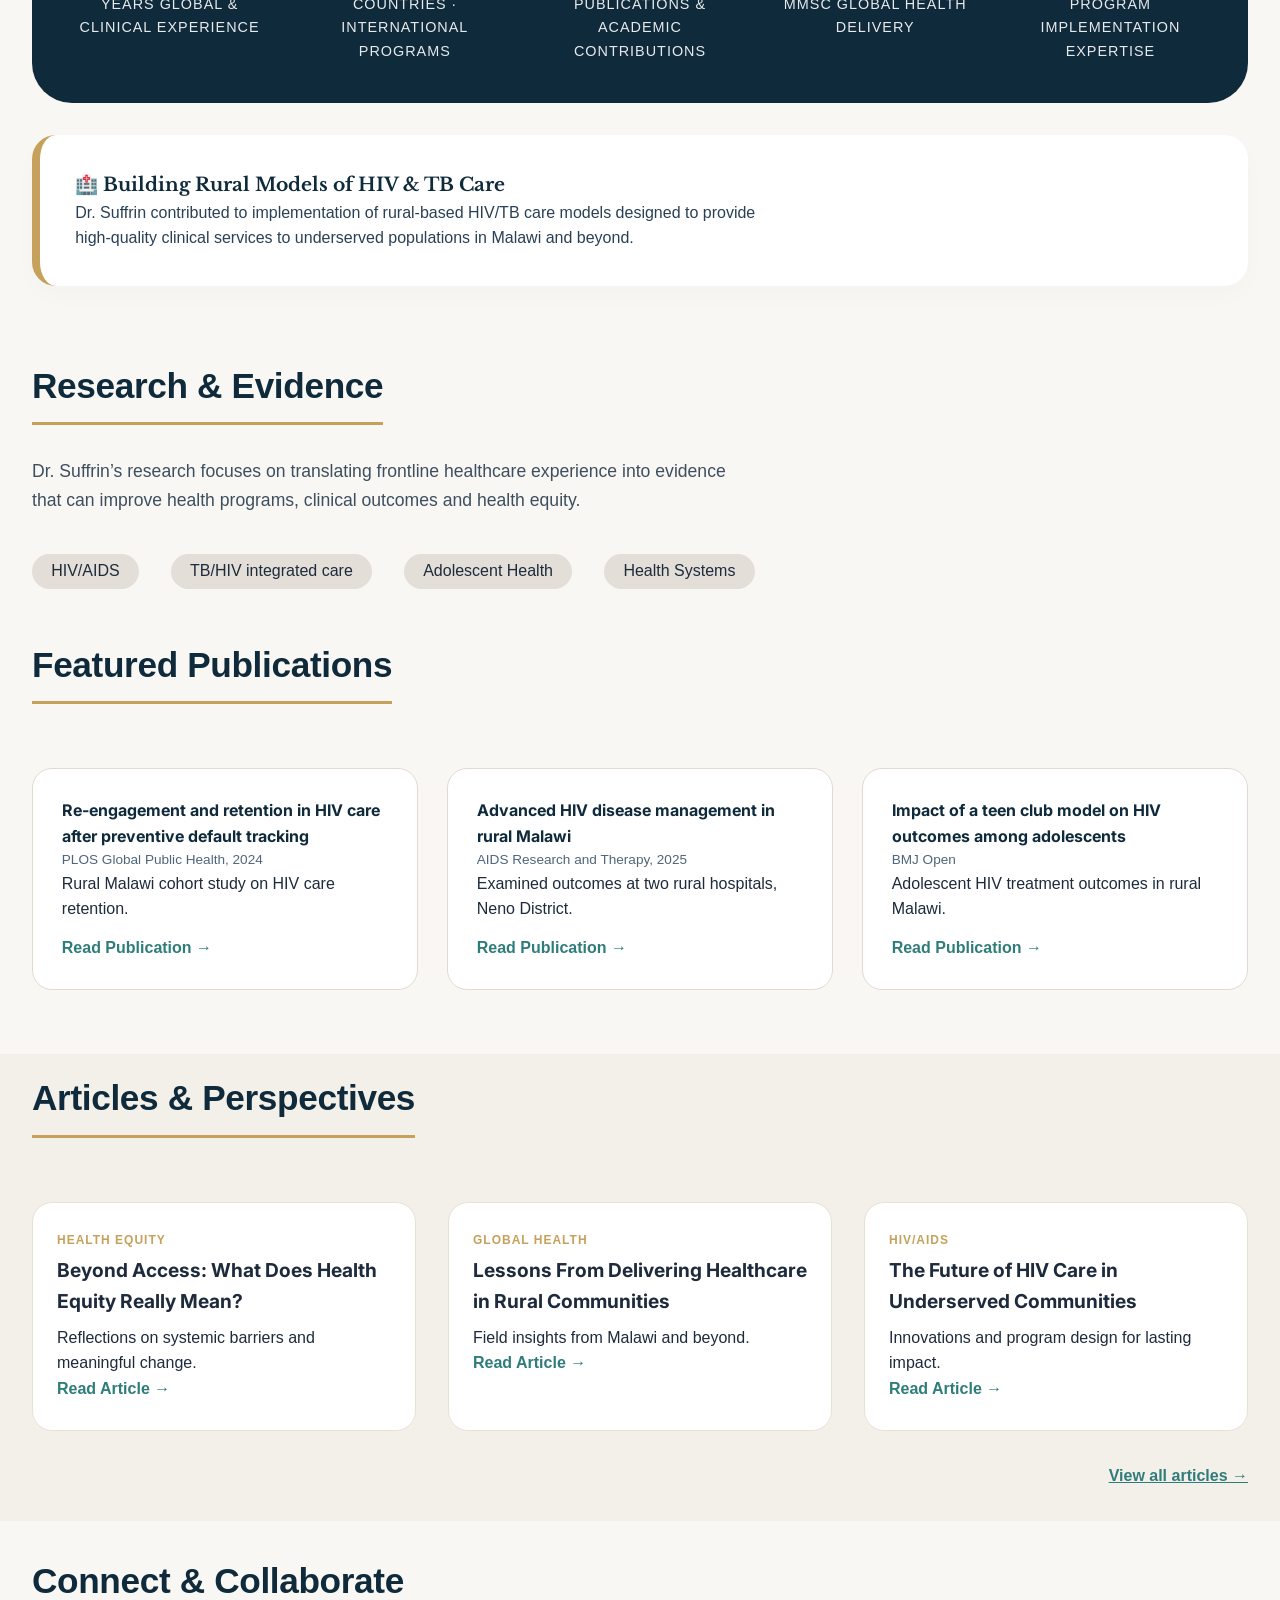
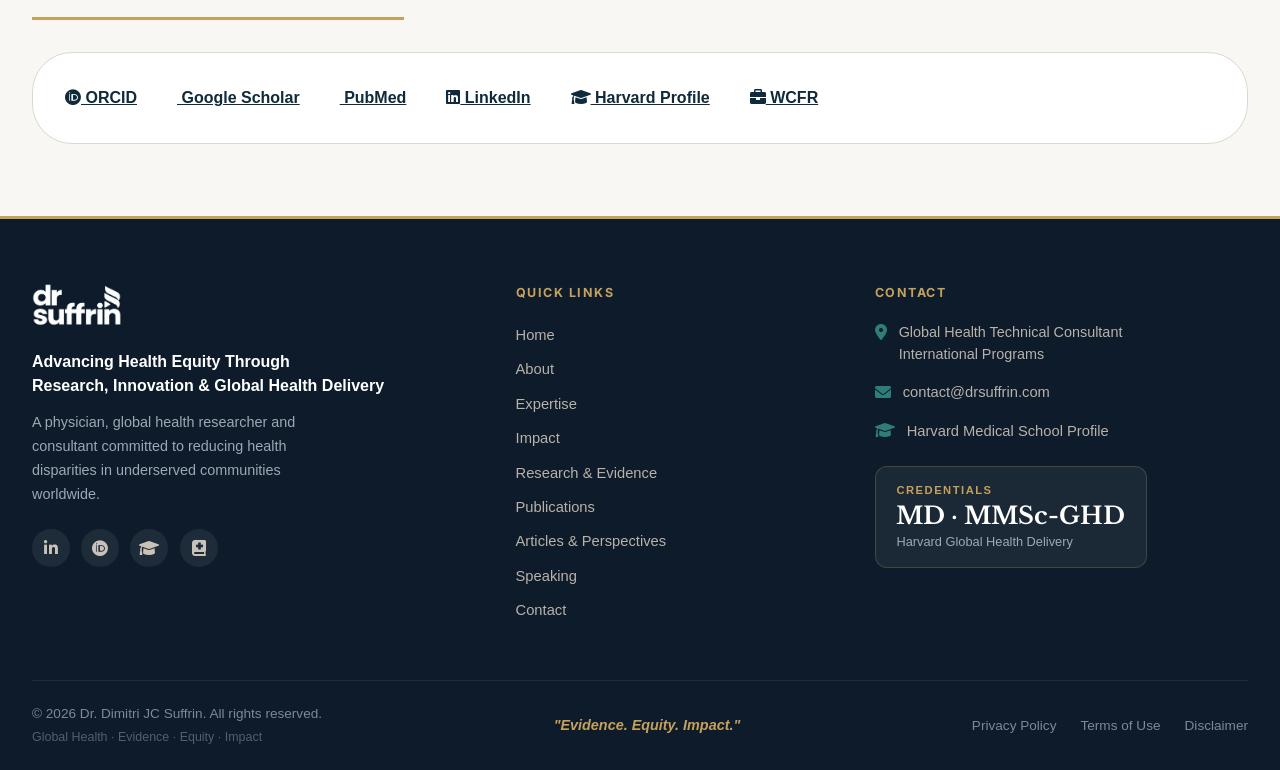
==== commit ad5e3aed: "Separated" ====
--- a/index.html
+++ b/index.html
@@ -18,25 +18,40 @@
   <div class="container nav-flex">
     <div class="logo">
   <a href="#">
-    <img src="Drsuffrinlogo.png" alt="Dr. Suffrin Logo">
+    <img src="images/Drsuffrinlogo.png" alt="Dr. Suffrin Logo">
   </a>
     </div>
-    <div class="nav-links">
+        <div class="nav-links">
       <a href="#">Home</a>
       <a href="#">About</a>
-      <a href="#">Expertise</a>
-      <a href="#">Impact</a>
-      <a href="#">Research</a>
-      <a href="#">Publications</a>
-      <a href="#">Articles</a>
-      <a href="#">Insights</a>
-      <a href="#">Speaking</a>
+      <div class="nav-dropdown">
+        <a href="#" class="nav-dropdown-toggle">Work <i class="fas fa-chevron-down fa-xs"></i></a>
+        <div class="nav-dropdown-menu">
+          <a href="#">Expertise</a>
+          <a href="#">Impact</a>
+          <a href="#">Program Implementation</a>
+        </div>
+      </div>
+      <div class="nav-dropdown">
+        <a href="#" class="nav-dropdown-toggle">Research <i class="fas fa-chevron-down fa-xs"></i></a>
+        <div class="nav-dropdown-menu">
+          <a href="#">Research &amp; Evidence</a>
+          <a href="#">Publications</a>
+        </div>
+      </div>
+      <div class="nav-dropdown">
+        <a href="#" class="nav-dropdown-toggle">Insights <i class="fas fa-chevron-down fa-xs"></i></a>
+        <div class="nav-dropdown-menu">
+          <a href="#">Articles &amp; Perspectives</a>
+          <a href="#">Speaking</a>
+        </div>
+      </div>
       <a href="#">Contact</a>
     </div>
     <div class="nav-icons">
       <a href="#"><i class="fab fa-linkedin-in"></i></a>
       <a href="#"><i class="fab fa-orcid"></i></a>
-      <a href="#"><i class="fab fa-google-scholar"></i></a>
+      <a href="#" title="Google Scholar"><i class="fas fa-graduation-cap"></i></a>
     </div>
   </div>
 </nav>
@@ -182,20 +197,79 @@
 <!-- FOOTER -->
 <footer class="footer">
   <div class="container">
-    <div class="brand">Dr. Dimitri JC Suffrin <span>·</span> MD <span>·</span> MMSc-GHD <span>·</span> Global Health Technical Consultant</div>
-    <div style="margin: 0.8rem 0 1.2rem;">Advancing health equity through evidence, innovation and better healthcare delivery.</div>
-    <div style="display: flex; flex-wrap: wrap; gap: 0.8rem 1.8rem;">
-      <a href="#">About</a><a href="#">Expertise</a><a href="#">Impact</a><a href="#">Research</a><a href="#">Publications</a>
-      <a href="#">Insights</a><a href="#">Speaking</a><a href="#">Contact</a>
-    </div>
-    <div style="margin-top: 1.5rem; border-top: 1px solid #3a4f5f; padding-top: 1.5rem; display: flex; flex-wrap: wrap; gap: 1rem;">
-      <a href="#"><i class="fab fa-orcid"></i> ORCID</a>
-      <a href="#"><i class="fab fa-pubmed"></i> PubMed</a>
-      <a href="#"><i class="fab fa-google-scholar"></i> Google Scholar</a>
-      <a href="#"><i class="fab fa-linkedin"></i> LinkedIn</a>
-      <a href="#">WCFR</a>
-    </div>
-    <div style="margin-top: 1.2rem; font-size: 0.85rem; opacity:0.7;">© 2026 Dr. Dimitri JC Suffrin · Evidence. Equity. Impact.</div>
+    <div class="footer-main">
+
+      <!-- Col 1: Brand -->
+      <div class="footer-brand-col">
+        <div class="footer-logo">
+          <img src="images/Drsuffrinlogo.png" alt="Dr. Suffrin Logo">
+        </div>
+        <p class="footer-tagline"><strong>Advancing Health Equity Through<br>Research, Innovation &amp; Global Health Delivery</strong></p>
+        <p class="footer-desc">A physician, global health researcher and consultant committed to reducing health disparities in underserved communities worldwide.</p>
+        <div class="footer-socials">
+          <a href="#" title="LinkedIn"><i class="fab fa-linkedin-in"></i></a>
+          <a href="#" title="ORCID"><i class="fab fa-orcid"></i></a>
+          <a href="#" title="Google Scholar"><i class="fas fa-graduation-cap"></i></a>
+          <a href="#" title="PubMed"><i class="fas fa-book-medical"></i></a>
+        </div>
+      </div>
+
+      <!-- Col 2: Quick Links -->
+      <div class="footer-links-col">
+        <h4 class="footer-col-title">Quick Links</h4>
+        <ul>
+          <li><a href="#">Home</a></li>
+          <li><a href="#">About</a></li>
+          <li><a href="#">Expertise</a></li>
+          <li><a href="#">Impact</a></li>
+          <li><a href="#">Research &amp; Evidence</a></li>
+          <li><a href="#">Publications</a></li>
+          <li><a href="#">Articles &amp; Perspectives</a></li>
+          <li><a href="#">Speaking</a></li>
+          <li><a href="#">Contact</a></li>
+        </ul>
+      </div>
+
+      <!-- Col 3: Contact -->
+      <div class="footer-contact-col">
+        <h4 class="footer-col-title">Contact</h4>
+        <div class="footer-contact-item">
+          <i class="fas fa-map-marker-alt"></i>
+          <span>Global Health Technical Consultant<br>International Programs</span>
+        </div>
+        <div class="footer-contact-item">
+          <i class="fas fa-envelope"></i>
+          <span><a href="mailto:contact@drsuffrin.com">contact@drsuffrin.com</a></span>
+        </div>
+        <div class="footer-contact-item">
+          <i class="fas fa-graduation-cap"></i>
+          <span><a href="#">Harvard Medical School Profile</a></span>
+        </div>
+        <div class="footer-founded">
+          <div class="footer-founded-label">Credentials</div>
+          <div class="footer-founded-year">MD &middot; MMSc-GHD</div>
+          <div class="footer-founded-place">Harvard Global Health Delivery</div>
+        </div>
+      </div>
+
+    </div><!-- /.footer-main -->
+
+    <!-- Footer Bottom Bar -->
+    <div class="footer-bottom">
+      <div class="footer-bottom-left">
+        <p>&copy; 2026 Dr. Dimitri JC Suffrin. All rights reserved.</p>
+        <p class="footer-bottom-credit">Global Health &middot; Evidence &middot; Equity &middot; Impact</p>
+      </div>
+      <div class="footer-bottom-center">
+        <em>"Evidence. Equity. Impact."</em>
+      </div>
+      <div class="footer-bottom-right">
+        <a href="#">Privacy Policy</a>
+        <a href="#">Terms of Use</a>
+        <a href="#">Disclaimer</a>
+      </div>
+    </div>
+
   </div>
 </footer>
 
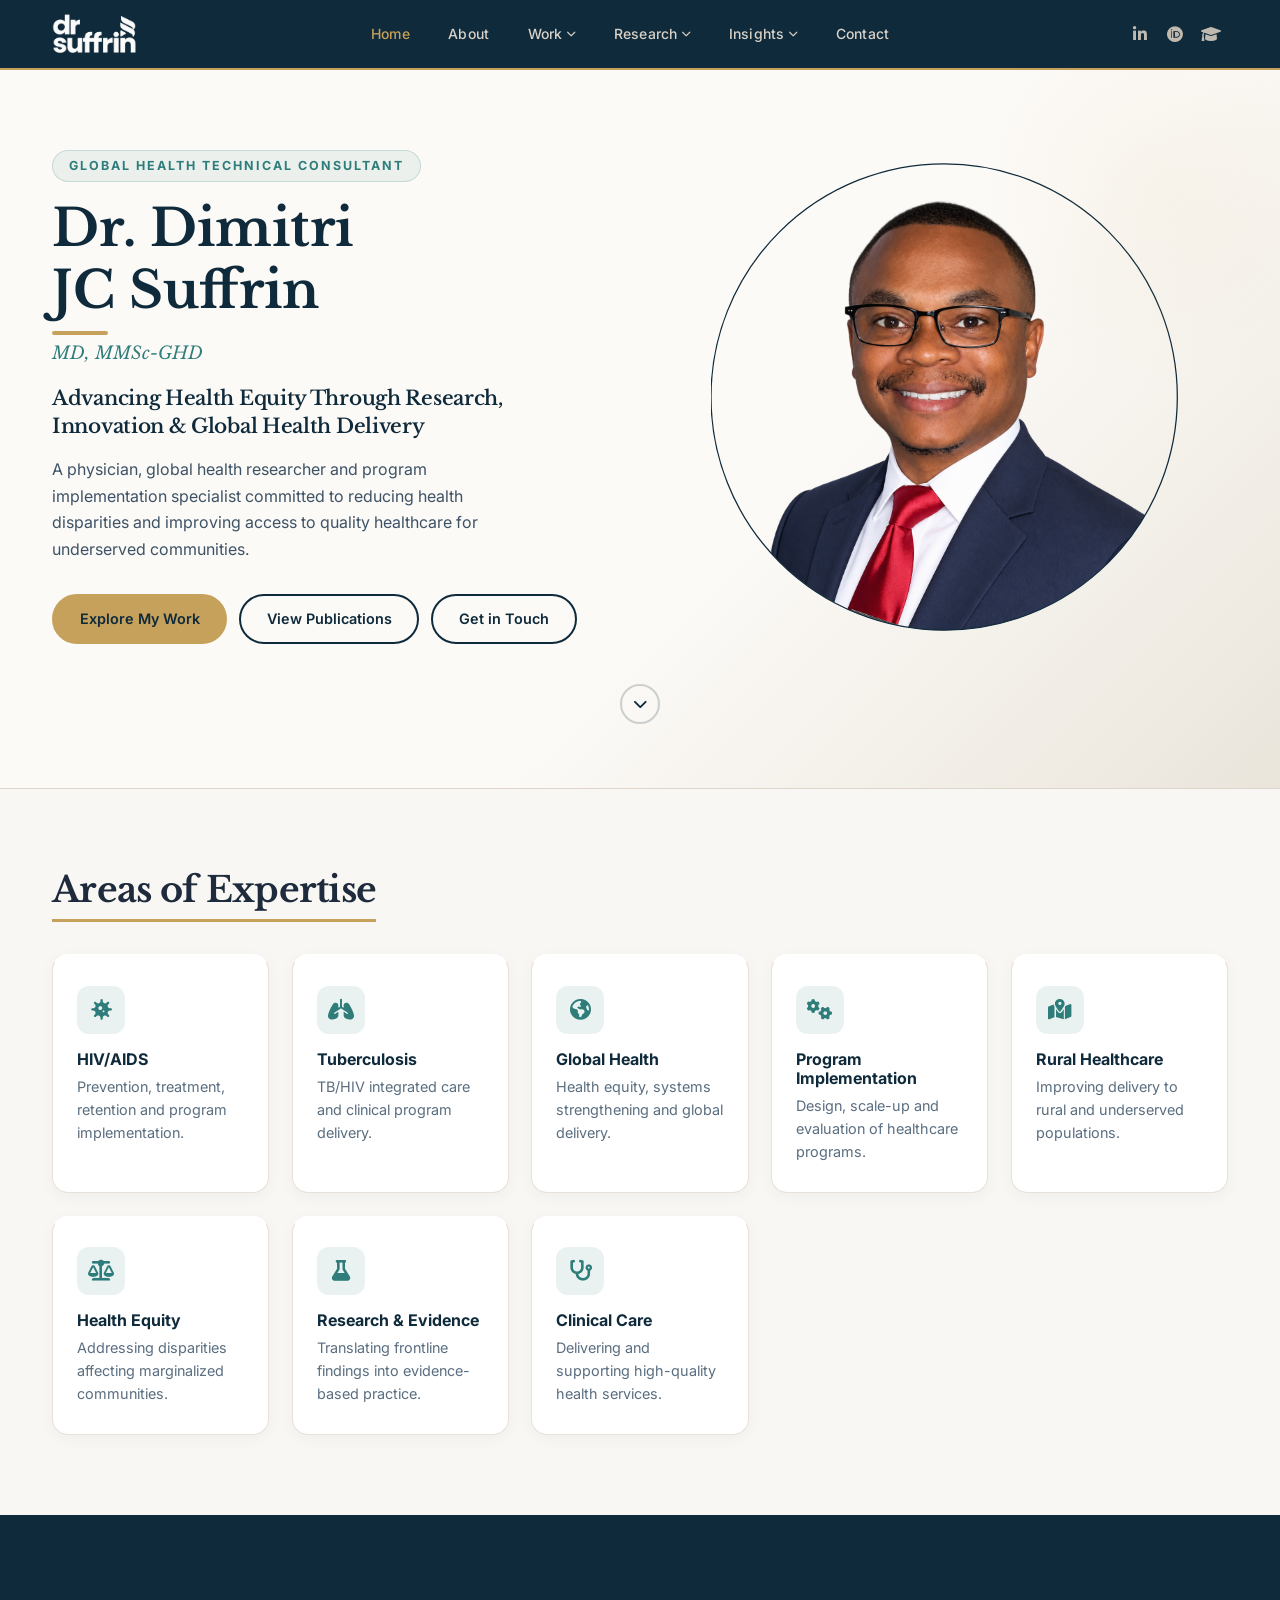
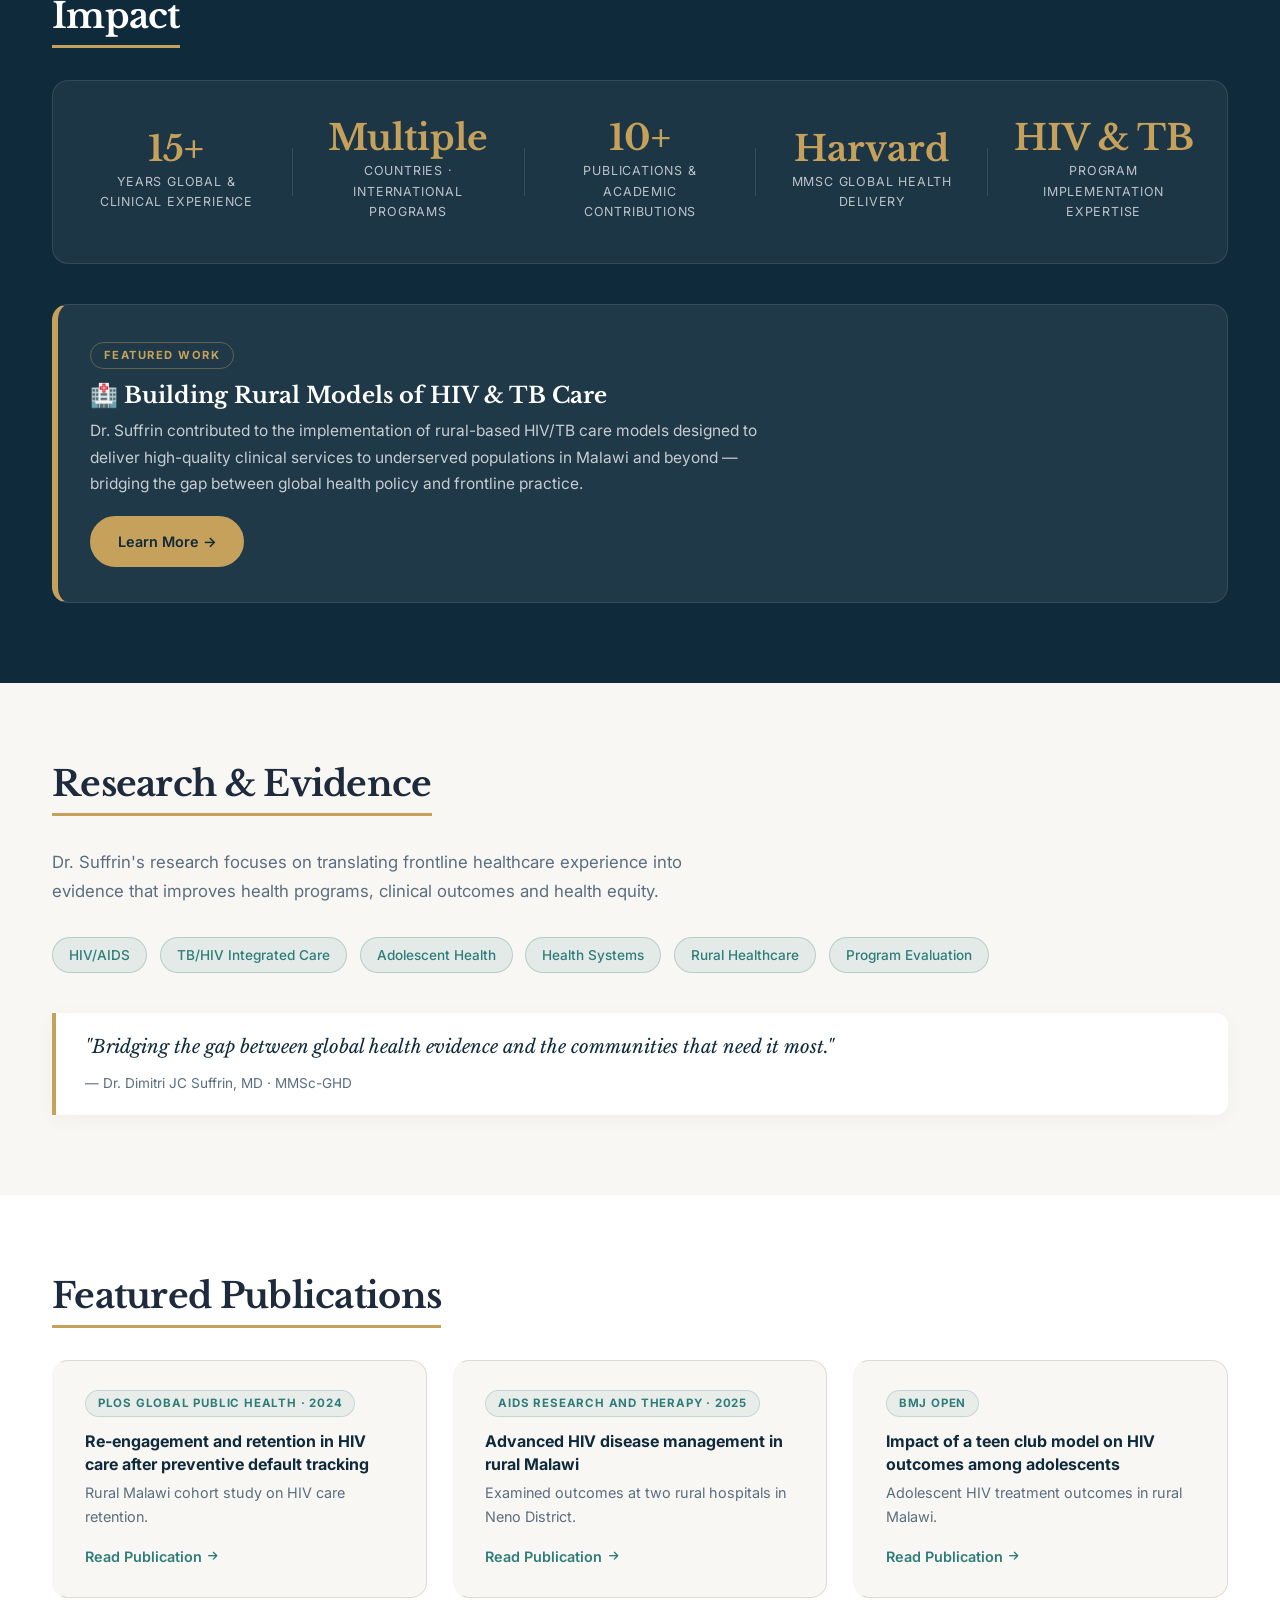
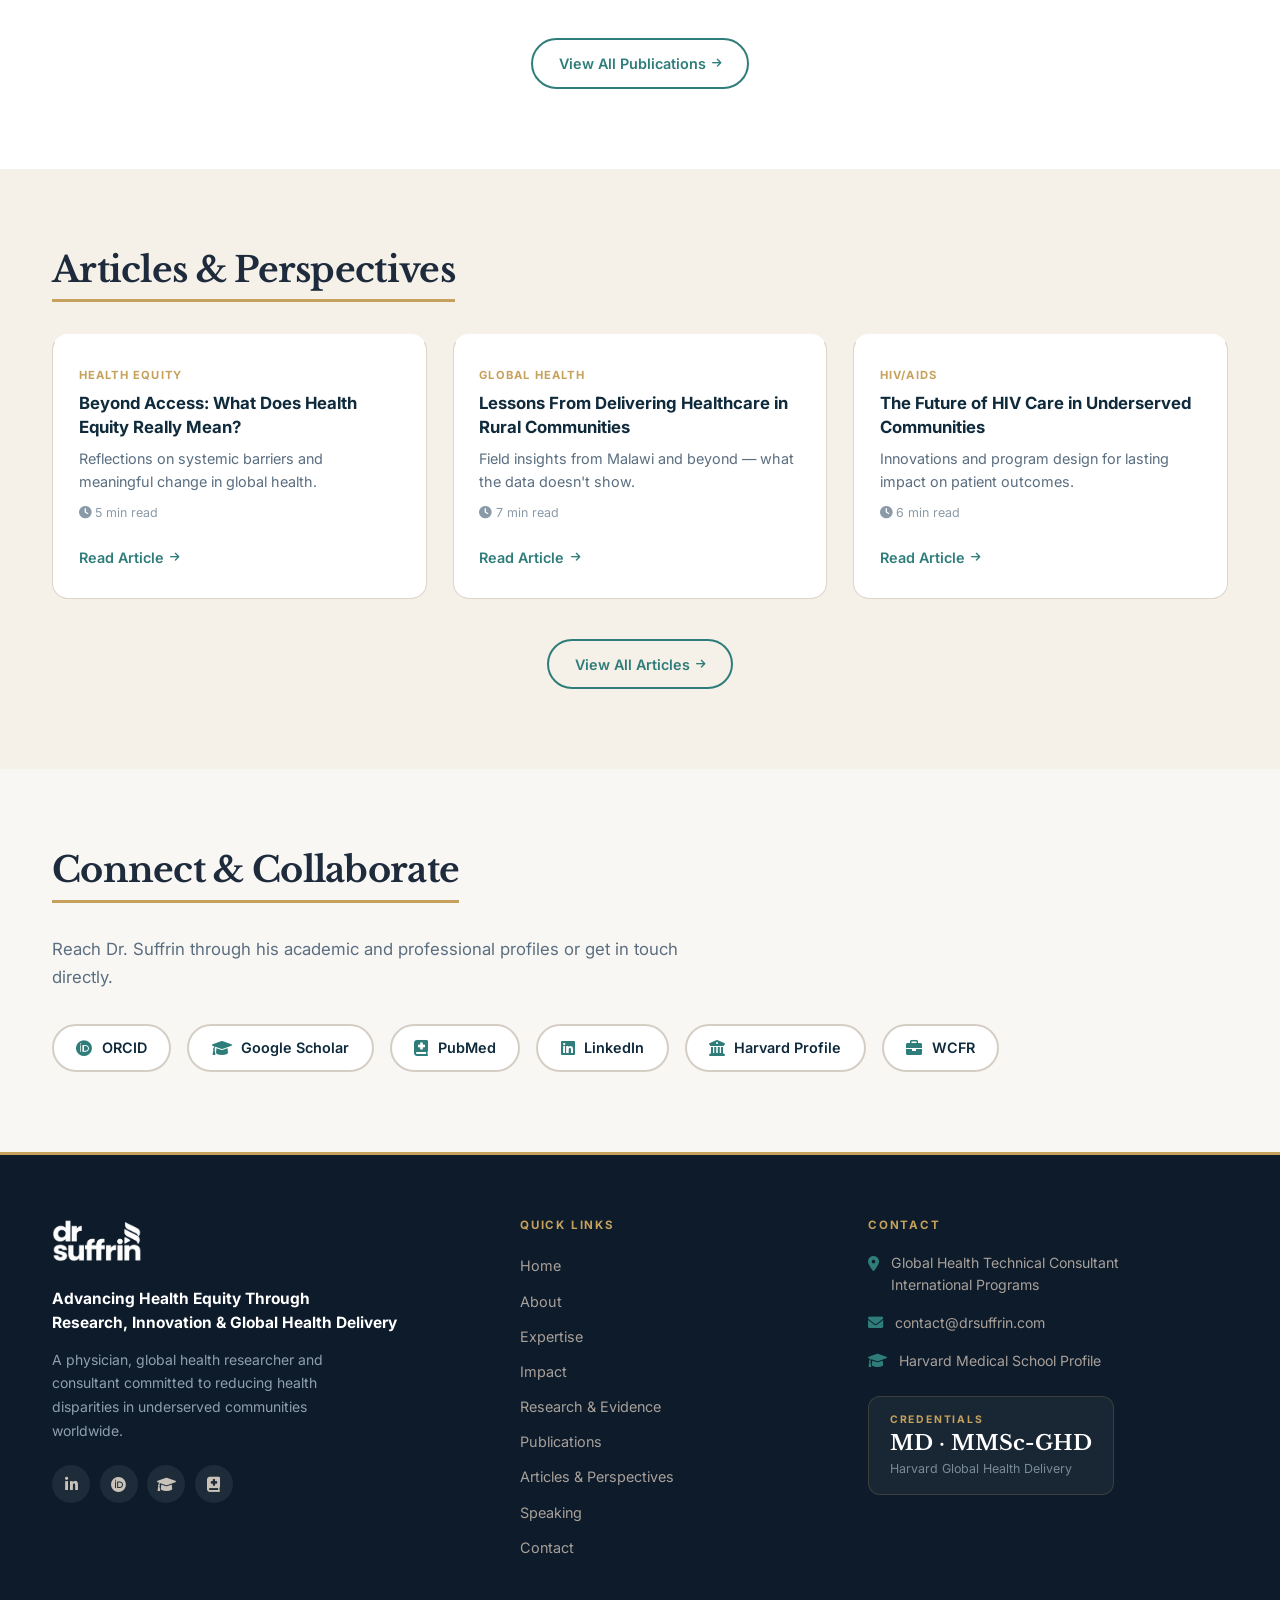
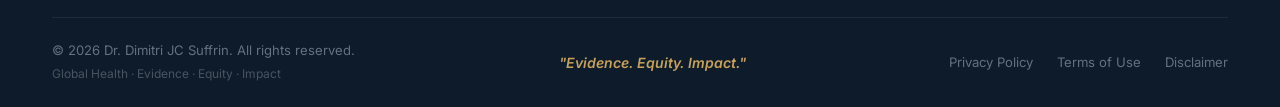
==== commit 3e961b46: "Fixing" ====
--- a/index.html
+++ b/index.html
@@ -7,189 +7,291 @@
   <!-- Fonts & Icons -->
   <link rel="preconnect" href="https://fonts.googleapis.com">
   <link rel="preconnect" href="https://fonts.gstatic.com" crossorigin>
-  <link href="https://fonts.googleapis.com/css2?family=Libre+Baskerville:ital,wght@0,400;0,700;1,400&family=Inter:opsz,wght@14..32,400;14..32,500;14..32,600;14..32,700&display=swap" rel="stylesheet">
+  <link href="https://fonts.googleapis.com/css2?family=Libre+Baskerville:ital,wght@0,400;0,700;1,400&family=Inter:opsz,wght@14..32,300;14..32,400;14..32,500;14..32,600;14..32,700&display=swap" rel="stylesheet">
   <link rel="stylesheet" href="https://cdnjs.cloudflare.com/ajax/libs/font-awesome/6.0.0-beta3/css/all.min.css">
-     <link rel= stylesheet href=css/style.css>
+  <link rel="stylesheet" href="css/style.css">
 </head>
 <body>
 
 <!-- NAV -->
-<nav class="navbar">
+<nav class="navbar" id="navbar">
   <div class="container nav-flex">
     <div class="logo">
-  <a href="#">
-    <img src="images/Drsuffrinlogo.png" alt="Dr. Suffrin Logo">
-  </a>
-    </div>
-        <div class="nav-links">
-      <a href="#">Home</a>
-      <a href="#">About</a>
+      <a href="#">
+        <img src="images/Drsuffrinlogo.png" alt="Dr. Suffrin Logo">
+      </a>
+    </div>
+
+    <div class="nav-links" id="nav-links">
+      <a href="#hero" class="active">Home</a>
+      <a href="#about">About</a>
+
       <div class="nav-dropdown">
         <a href="#" class="nav-dropdown-toggle">Work <i class="fas fa-chevron-down fa-xs"></i></a>
         <div class="nav-dropdown-menu">
-          <a href="#">Expertise</a>
-          <a href="#">Impact</a>
-          <a href="#">Program Implementation</a>
-        </div>
-      </div>
+          <a href="#expertise"><i class="fas fa-star fa-fw"></i> Expertise</a>
+          <a href="#impact"><i class="fas fa-chart-line fa-fw"></i> Impact</a>
+          <a href="#implementation"><i class="fas fa-cogs fa-fw"></i> Program Implementation</a>
+        </div>
+      </div>
+
       <div class="nav-dropdown">
         <a href="#" class="nav-dropdown-toggle">Research <i class="fas fa-chevron-down fa-xs"></i></a>
         <div class="nav-dropdown-menu">
-          <a href="#">Research &amp; Evidence</a>
-          <a href="#">Publications</a>
-        </div>
-      </div>
+          <a href="#research"><i class="fas fa-flask fa-fw"></i> Research &amp; Evidence</a>
+          <a href="#publications"><i class="fas fa-book fa-fw"></i> Publications</a>
+        </div>
+      </div>
+
       <div class="nav-dropdown">
         <a href="#" class="nav-dropdown-toggle">Insights <i class="fas fa-chevron-down fa-xs"></i></a>
         <div class="nav-dropdown-menu">
-          <a href="#">Articles &amp; Perspectives</a>
-          <a href="#">Speaking</a>
-        </div>
-      </div>
-      <a href="#">Contact</a>
-    </div>
-    <div class="nav-icons">
-      <a href="#"><i class="fab fa-linkedin-in"></i></a>
-      <a href="#"><i class="fab fa-orcid"></i></a>
-      <a href="#" title="Google Scholar"><i class="fas fa-graduation-cap"></i></a>
+          <a href="#articles"><i class="fas fa-newspaper fa-fw"></i> Articles &amp; Perspectives</a>
+          <a href="#speaking"><i class="fas fa-microphone fa-fw"></i> Speaking</a>
+        </div>
+      </div>
+
+      <a href="#contact">Contact</a>
+    </div>
+
+    <div class="nav-right">
+      <div class="nav-icons">
+        <a href="#" title="LinkedIn" aria-label="LinkedIn"><i class="fab fa-linkedin-in"></i></a>
+        <a href="#" title="ORCID" aria-label="ORCID"><i class="fab fa-orcid"></i></a>
+        <a href="#" title="Google Scholar" aria-label="Google Scholar"><i class="fas fa-graduation-cap"></i></a>
+      </div>
+      <!-- Hamburger -->
+      <button class="hamburger" id="hamburger" aria-label="Toggle navigation" aria-expanded="false">
+        <span></span><span></span><span></span>
+      </button>
     </div>
   </div>
 </nav>
 
 <!-- HERO -->
-<section class="hero">
+<section class="hero" id="hero">
   <div class="container hero-grid">
     <div class="hero-content">
-      <h1>Dr. Dimitri JC Suffrin</h1>
-      <div class="subhead">MD, MMSc-GHD · Global Health Technical Consultant</div>
+      <div class="hero-eyebrow">Global Health Technical Consultant</div>
+      <h1>Dr. Dimitri<br>JC Suffrin</h1>
+      <div class="subhead">MD, MMSc-GHD</div>
       <div class="tagline">Advancing Health Equity Through Research, Innovation &amp; Global Health Delivery</div>
       <p>A physician, global health researcher and program implementation specialist committed to reducing health disparities and improving access to quality healthcare for underserved communities.</p>
       <div class="btn-group">
-        <a href="#" class="btn btn-gold">Explore My Work</a>
-        <a href="#" class="btn btn-outline">View Publications</a>
-        <a href="#" class="btn btn-outline">Get in Touch</a>
-      </div>
-    </div>
-    <div class="hero-img" aria-label="professional portrait of Dr. Suffrin"></div>
+        <a href="#expertise" class="btn btn-gold">Explore My Work</a>
+        <a href="#publications" class="btn btn-outline">View Publications</a>
+        <a href="#contact" class="btn btn-outline">Get in Touch</a>
+      </div>
+    </div>
+    <div class="hero-img" role="img" aria-label="Professional portrait of Dr. Suffrin"></div>
+  </div>
+  <div class="hero-scroll-hint">
+    <a href="#expertise" aria-label="Scroll down"><i class="fas fa-chevron-down"></i></a>
   </div>
 </section>
 
 <!-- EXPERTISE -->
-<section style="padding: 3rem 0 1rem;">
+<section class="section" id="expertise">
   <div class="container">
     <h2 class="section-title">Areas of Expertise</h2>
     <div class="expertise-grid">
-      <div class="card"><i class="fas fa-virus"></i><h4>HIV/AIDS</h4><p>Prevention, treatment, retention and program implementation.</p></div>
-      <div class="card"><i class="fas fa-lungs"></i><h4>Tuberculosis</h4><p>TB/HIV integrated care and clinical program delivery.</p></div>
-      <div class="card"><i class="fas fa-globe-americas"></i><h4>Global Health</h4><p>Health equity, systems and global delivery.</p></div>
-      <div class="card"><i class="fas fa-cogs"></i><h4>Program Implementation</h4><p>Design, evaluation of healthcare programs.</p></div>
-      <div class="card"><i class="fas fa-tree"></i><h4>Rural Healthcare</h4><p>Improving delivery to rural/underserved populations.</p></div>
-      <div class="card"><i class="fas fa-balance-scale"></i><h4>Health Equity</h4><p>Addressing disparities affecting marginalized groups.</p></div>
-      <div class="card"><i class="fas fa-flask"></i><h4>Research &amp; Evidence</h4><p>Translating findings into practice.</p></div>
-      <div class="card"><i class="fas fa-stethoscope"></i><h4>Clinical Care</h4><p>Delivering and supporting high-quality services.</p></div>
+      <div class="card">
+        <div class="card-icon"><i class="fas fa-virus"></i></div>
+        <h4>HIV/AIDS</h4>
+        <p>Prevention, treatment, retention and program implementation.</p>
+      </div>
+      <div class="card">
+        <div class="card-icon"><i class="fas fa-lungs"></i></div>
+        <h4>Tuberculosis</h4>
+        <p>TB/HIV integrated care and clinical program delivery.</p>
+      </div>
+      <div class="card">
+        <div class="card-icon"><i class="fas fa-globe-americas"></i></div>
+        <h4>Global Health</h4>
+        <p>Health equity, systems strengthening and global delivery.</p>
+      </div>
+      <div class="card">
+        <div class="card-icon"><i class="fas fa-cogs"></i></div>
+        <h4>Program Implementation</h4>
+        <p>Design, scale-up and evaluation of healthcare programs.</p>
+      </div>
+      <div class="card">
+        <div class="card-icon"><i class="fas fa-map-marked-alt"></i></div>
+        <h4>Rural Healthcare</h4>
+        <p>Improving delivery to rural and underserved populations.</p>
+      </div>
+      <div class="card">
+        <div class="card-icon"><i class="fas fa-balance-scale"></i></div>
+        <h4>Health Equity</h4>
+        <p>Addressing disparities affecting marginalized communities.</p>
+      </div>
+      <div class="card">
+        <div class="card-icon"><i class="fas fa-flask"></i></div>
+        <h4>Research &amp; Evidence</h4>
+        <p>Translating frontline findings into evidence-based practice.</p>
+      </div>
+      <div class="card">
+        <div class="card-icon"><i class="fas fa-stethoscope"></i></div>
+        <h4>Clinical Care</h4>
+        <p>Delivering and supporting high-quality health services.</p>
+      </div>
     </div>
   </div>
 </section>
 
 <!-- IMPACT -->
-<section style="padding: 1rem 0 2rem;">
+<section class="section section-alt" id="impact">
   <div class="container">
     <h2 class="section-title">Impact</h2>
     <div class="impact-stats">
-      <div class="stat-item"><div class="stat-number">15+</div><div class="stat-label">Years Global &amp; Clinical Experience</div></div>
-      <div class="stat-item"><div class="stat-number">Multiple</div><div class="stat-label">Countries · International Programs</div></div>
-      <div class="stat-item"><div class="stat-number">10+</div><div class="stat-label">Publications &amp; Academic Contributions</div></div>
-      <div class="stat-item"><div class="stat-number">Harvard</div><div class="stat-label">MMSc Global Health Delivery</div></div>
-      <div class="stat-item"><div class="stat-number">HIV &amp; TB</div><div class="stat-label">Program Implementation Expertise</div></div>
-    </div>
-
-    <div class="feature-card">
+      <div class="stat-item">
+        <div class="stat-number">15+</div>
+        <div class="stat-label">Years Global &amp; Clinical Experience</div>
+      </div>
+      <div class="stat-divider"></div>
+      <div class="stat-item">
+        <div class="stat-number">Multiple</div>
+        <div class="stat-label">Countries · International Programs</div>
+      </div>
+      <div class="stat-divider"></div>
+      <div class="stat-item">
+        <div class="stat-number">10+</div>
+        <div class="stat-label">Publications &amp; Academic Contributions</div>
+      </div>
+      <div class="stat-divider"></div>
+      <div class="stat-item">
+        <div class="stat-number">Harvard</div>
+        <div class="stat-label">MMSc Global Health Delivery</div>
+      </div>
+      <div class="stat-divider"></div>
+      <div class="stat-item">
+        <div class="stat-number">HIV &amp; TB</div>
+        <div class="stat-label">Program Implementation Expertise</div>
+      </div>
+    </div>
+
+    <div class="feature-card" id="implementation">
+      <div class="feature-card-tag">Featured Work</div>
       <h3>🏥 Building Rural Models of HIV &amp; TB Care</h3>
-      <p>Dr. Suffrin contributed to implementation of rural-based HIV/TB care models designed to provide high-quality clinical services to underserved populations in Malawi and beyond.</p>
-    </div>
-  </div>
-</section>
-
-<!-- RESEARCH + PUBLICATIONS (combined preview) -->
-<section style="padding: 1rem 0 0;">
+      <p>Dr. Suffrin contributed to the implementation of rural-based HIV/TB care models designed to deliver high-quality clinical services to underserved populations in Malawi and beyond — bridging the gap between global health policy and frontline practice.</p>
+      <a href="#" class="btn btn-gold" style="margin-top:1.2rem; display:inline-block;">Learn More →</a>
+    </div>
+  </div>
+</section>
+
+<!-- RESEARCH & EVIDENCE -->
+<section class="section" id="research">
   <div class="container">
     <h2 class="section-title">Research &amp; Evidence</h2>
-    <p class="section-sub">Dr. Suffrin’s research focuses on translating frontline healthcare experience into evidence that can improve health programs, clinical outcomes and health equity.</p>
-    <div style="display: flex; flex-wrap: wrap; gap: 1rem 2rem; margin-bottom: 2rem;">
-      <span style="background:#e3ded7; padding:0.3rem 1.2rem; border-radius:40px;">HIV/AIDS</span>
-      <span style="background:#e3ded7; padding:0.3rem 1.2rem; border-radius:40px;">TB/HIV integrated care</span>
-      <span style="background:#e3ded7; padding:0.3rem 1.2rem; border-radius:40px;">Adolescent Health</span>
-      <span style="background:#e3ded7; padding:0.3rem 1.2rem; border-radius:40px;">Health Systems</span>
-    </div>
-  </div>
-</section>
-
-<!-- PUBLICATIONS preview -->
-<section style="padding: 1rem 0 2rem;">
+    <p class="section-sub">Dr. Suffrin's research focuses on translating frontline healthcare experience into evidence that improves health programs, clinical outcomes and health equity.</p>
+    <div class="research-tags">
+      <span class="tag">HIV/AIDS</span>
+      <span class="tag">TB/HIV Integrated Care</span>
+      <span class="tag">Adolescent Health</span>
+      <span class="tag">Health Systems</span>
+      <span class="tag">Rural Healthcare</span>
+      <span class="tag">Program Evaluation</span>
+    </div>
+    <blockquote class="pull-quote">
+      <p>"Bridging the gap between global health evidence and the communities that need it most."</p>
+      <cite>— Dr. Dimitri JC Suffrin, MD · MMSc-GHD</cite>
+    </blockquote>
+  </div>
+</section>
+
+<!-- PUBLICATIONS -->
+<section class="section section-light" id="publications">
   <div class="container">
     <h2 class="section-title">Featured Publications</h2>
     <div class="pub-grid">
       <div class="pub-item">
+        <div class="pub-journal">PLOS Global Public Health · 2024</div>
         <h4>Re-engagement and retention in HIV care after preventive default tracking</h4>
-        <div class="pub-meta">PLOS Global Public Health, 2024</div>
         <p>Rural Malawi cohort study on HIV care retention.</p>
-        <a href="#">Read Publication →</a>
+        <a href="#" class="pub-link">Read Publication <i class="fas fa-arrow-right fa-xs"></i></a>
       </div>
       <div class="pub-item">
+        <div class="pub-journal">AIDS Research and Therapy · 2025</div>
         <h4>Advanced HIV disease management in rural Malawi</h4>
-        <div class="pub-meta">AIDS Research and Therapy, 2025</div>
-        <p>Examined outcomes at two rural hospitals, Neno District.</p>
-        <a href="#">Read Publication →</a>
+        <p>Examined outcomes at two rural hospitals in Neno District.</p>
+        <a href="#" class="pub-link">Read Publication <i class="fas fa-arrow-right fa-xs"></i></a>
       </div>
       <div class="pub-item">
+        <div class="pub-journal">BMJ Open</div>
         <h4>Impact of a teen club model on HIV outcomes among adolescents</h4>
-        <div class="pub-meta">BMJ Open</div>
         <p>Adolescent HIV treatment outcomes in rural Malawi.</p>
-        <a href="#">Read Publication →</a>
-      </div>
+        <a href="#" class="pub-link">Read Publication <i class="fas fa-arrow-right fa-xs"></i></a>
+      </div>
+    </div>
+    <div class="section-cta">
+      <a href="#" class="btn btn-outline-teal">View All Publications <i class="fas fa-arrow-right fa-xs"></i></a>
     </div>
   </div>
 </section>
 
 <!-- ARTICLES & PERSPECTIVES -->
-<section style="padding: 1rem 0 2rem; background: #f3efe9;">
+<section class="section section-cream" id="articles">
   <div class="container">
     <h2 class="section-title">Articles &amp; Perspectives</h2>
     <div class="article-grid">
       <div class="article-card">
         <div class="cat">Health Equity</div>
         <h4>Beyond Access: What Does Health Equity Really Mean?</h4>
-        <p>Reflections on systemic barriers and meaningful change.</p>
-        <a href="#">Read Article →</a>
+        <p>Reflections on systemic barriers and meaningful change in global health.</p>
+        <div class="article-meta"><i class="fas fa-clock"></i> 5 min read</div>
+        <a href="#" class="pub-link">Read Article <i class="fas fa-arrow-right fa-xs"></i></a>
       </div>
       <div class="article-card">
         <div class="cat">Global Health</div>
         <h4>Lessons From Delivering Healthcare in Rural Communities</h4>
-        <p>Field insights from Malawi and beyond.</p>
-        <a href="#">Read Article →</a>
+        <p>Field insights from Malawi and beyond — what the data doesn't show.</p>
+        <div class="article-meta"><i class="fas fa-clock"></i> 7 min read</div>
+        <a href="#" class="pub-link">Read Article <i class="fas fa-arrow-right fa-xs"></i></a>
       </div>
       <div class="article-card">
         <div class="cat">HIV/AIDS</div>
         <h4>The Future of HIV Care in Underserved Communities</h4>
-        <p>Innovations and program design for lasting impact.</p>
-        <a href="#">Read Article →</a>
-      </div>
-    </div>
-    <div style="text-align: right; margin-top: 0.5rem;"><a href="#" style="font-weight:600; color:var(--teal);">View all articles →</a></div>
+        <p>Innovations and program design for lasting impact on patient outcomes.</p>
+        <div class="article-meta"><i class="fas fa-clock"></i> 6 min read</div>
+        <a href="#" class="pub-link">Read Article <i class="fas fa-arrow-right fa-xs"></i></a>
+      </div>
+    </div>
+    <div class="section-cta">
+      <a href="#" class="btn btn-outline-teal">View All Articles <i class="fas fa-arrow-right fa-xs"></i></a>
+    </div>
   </div>
 </section>
 
 <!-- CONNECT / COLLABORATE -->
-<section style="padding: 2rem 0 1.5rem;">
+<section class="section" id="contact">
   <div class="container">
     <h2 class="section-title">Connect &amp; Collaborate</h2>
-    <div style="display: flex; flex-wrap: wrap; gap: 1.2rem 2.5rem; background: white; padding: 2rem; border-radius: 40px; border: 1px solid #ddd6cc;">
-      <a href="#" style="font-weight:600; color:var(--navy);"><i class="fab fa-orcid"></i> ORCID</a>
-      <a href="#" style="font-weight:600; color:var(--navy);"><i class="fab fa-google-scholar"></i> Google Scholar</a>
-      <a href="#" style="font-weight:600; color:var(--navy);"><i class="fab fa-pubmed"></i> PubMed</a>
-      <a href="#" style="font-weight:600; color:var(--navy);"><i class="fab fa-linkedin"></i> LinkedIn</a>
-      <a href="#" style="font-weight:600; color:var(--navy);"><i class="fas fa-graduation-cap"></i> Harvard Profile</a>
-      <a href="#" style="font-weight:600; color:var(--navy);"><i class="fas fa-briefcase"></i> WCFR</a>
+    <p class="section-sub">Reach Dr. Suffrin through his academic and professional profiles or get in touch directly.</p>
+    <div class="connect-grid">
+      <a href="#" class="connect-pill">
+        <i class="fab fa-orcid"></i>
+        <span>ORCID</span>
+      </a>
+      <a href="#" class="connect-pill">
+        <i class="fas fa-graduation-cap"></i>
+        <span>Google Scholar</span>
+      </a>
+      <a href="#" class="connect-pill">
+        <i class="fas fa-book-medical"></i>
+        <span>PubMed</span>
+      </a>
+      <a href="#" class="connect-pill">
+        <i class="fab fa-linkedin"></i>
+        <span>LinkedIn</span>
+      </a>
+      <a href="#" class="connect-pill">
+        <i class="fas fa-university"></i>
+        <span>Harvard Profile</span>
+      </a>
+      <a href="#" class="connect-pill">
+        <i class="fas fa-briefcase"></i>
+        <span>WCFR</span>
+      </a>
     </div>
   </div>
 </section>
@@ -207,10 +309,10 @@
         <p class="footer-tagline"><strong>Advancing Health Equity Through<br>Research, Innovation &amp; Global Health Delivery</strong></p>
         <p class="footer-desc">A physician, global health researcher and consultant committed to reducing health disparities in underserved communities worldwide.</p>
         <div class="footer-socials">
-          <a href="#" title="LinkedIn"><i class="fab fa-linkedin-in"></i></a>
-          <a href="#" title="ORCID"><i class="fab fa-orcid"></i></a>
-          <a href="#" title="Google Scholar"><i class="fas fa-graduation-cap"></i></a>
-          <a href="#" title="PubMed"><i class="fas fa-book-medical"></i></a>
+          <a href="#" title="LinkedIn" aria-label="LinkedIn"><i class="fab fa-linkedin-in"></i></a>
+          <a href="#" title="ORCID" aria-label="ORCID"><i class="fab fa-orcid"></i></a>
+          <a href="#" title="Google Scholar" aria-label="Google Scholar"><i class="fas fa-graduation-cap"></i></a>
+          <a href="#" title="PubMed" aria-label="PubMed"><i class="fas fa-book-medical"></i></a>
         </div>
       </div>
 
@@ -218,15 +320,15 @@
       <div class="footer-links-col">
         <h4 class="footer-col-title">Quick Links</h4>
         <ul>
-          <li><a href="#">Home</a></li>
-          <li><a href="#">About</a></li>
-          <li><a href="#">Expertise</a></li>
-          <li><a href="#">Impact</a></li>
-          <li><a href="#">Research &amp; Evidence</a></li>
-          <li><a href="#">Publications</a></li>
-          <li><a href="#">Articles &amp; Perspectives</a></li>
-          <li><a href="#">Speaking</a></li>
-          <li><a href="#">Contact</a></li>
+          <li><a href="#hero">Home</a></li>
+          <li><a href="#about">About</a></li>
+          <li><a href="#expertise">Expertise</a></li>
+          <li><a href="#impact">Impact</a></li>
+          <li><a href="#research">Research &amp; Evidence</a></li>
+          <li><a href="#publications">Publications</a></li>
+          <li><a href="#articles">Articles &amp; Perspectives</a></li>
+          <li><a href="#speaking">Speaking</a></li>
+          <li><a href="#contact">Contact</a></li>
         </ul>
       </div>
 
@@ -273,6 +375,6 @@
   </div>
 </footer>
 
+<script src="js/main.js"></script>
 </body>
 </html>
-
--- a/css/style.css
+++ b/css/style.css
@@ -0,0 +1,1138 @@
+/* ═══════════════════════════════════════════════════════════════
+   Dr. Suffrin – Global Health · style.css
+   ═══════════════════════════════════════════════════════════════ */
+
+/* ── RESET & BASE ─────────────────────────────────────────────── */
+*, *::before, *::after {
+  margin: 0;
+  padding: 0;
+  box-sizing: border-box;
+}
+
+html {
+  scroll-behavior: smooth;
+}
+
+body {
+  font-family: 'Inter', 'Helvetica Neue', Arial, sans-serif;
+  background: #f9f7f4;
+  color: #1e2b3c;
+  line-height: 1.65;
+  padding-top: 70px;
+}
+
+/* ── PALETTE ──────────────────────────────────────────────────── */
+:root {
+  --navy:     #0f2a3b;
+  --navy-mid: #1a3a50;
+  --teal:     #2f7d7a;
+  --teal-lt:  #3a9491;
+  --gold:     #c6a15b;
+  --gold-dk:  #b58e4a;
+  --cream:    #f5f0e8;
+  --offwhite: #fcfaf7;
+  --bg:       #f9f7f4;
+  --dark:     #1e2b3c;
+  --muted:    #5a6e80;
+}
+
+/* ── TYPOGRAPHY ───────────────────────────────────────────────── */
+h1, h2, h3, h4 {
+  font-family: 'Libre Baskerville', Georgia, serif;
+  font-weight: 700;
+  line-height: 1.2;
+}
+
+h1 { font-size: clamp(2.2rem, 5vw, 3.2rem); }
+h2 { font-size: clamp(1.6rem, 3vw, 2.2rem); }
+h3 { font-size: 1.4rem; }
+h4 { font-size: 1.05rem; }
+
+/* ── CONTAINER ────────────────────────────────────────────────── */
+.container {
+  max-width: 1240px;
+  margin: 0 auto;
+  padding: 0 2rem;
+}
+
+/* ── FOCUS STYLES (accessibility) ────────────────────────────── */
+a:focus-visible,
+button:focus-visible {
+  outline: 3px solid var(--gold);
+  outline-offset: 3px;
+  border-radius: 4px;
+}
+
+/* ── SECTION HELPERS ──────────────────────────────────────────── */
+.section       { padding: 5rem 0; }
+.section-alt   { padding: 5rem 0; background: var(--navy); color: white; }
+.section-light { padding: 5rem 0; background: white; }
+.section-cream { padding: 5rem 0; background: var(--cream); }
+
+.section-title {
+  font-size: clamp(1.7rem, 3vw, 2.2rem);
+  letter-spacing: -0.02em;
+  border-bottom: 3px solid var(--gold);
+  padding-bottom: 0.5rem;
+  display: inline-block;
+  margin-bottom: 2rem;
+  color: inherit;
+}
+
+.section-alt .section-title { color: white; }
+
+.section-sub {
+  font-size: 1.05rem;
+  color: var(--muted);
+  max-width: 680px;
+  margin-bottom: 2rem;
+  line-height: 1.7;
+}
+
+.section-alt .section-sub { color: #a8b8c4; }
+
+.section-cta {
+  margin-top: 2.5rem;
+  text-align: center;
+}
+
+/* ── NAVBAR ───────────────────────────────────────────────────── */
+.navbar {
+  background: var(--navy);
+  padding: 0 0;
+  border-bottom: 2px solid var(--gold);
+  position: fixed;
+  top: 0;
+  left: 0;
+  width: 100%;
+  z-index: 1000;
+  height: 70px;
+  display: flex;
+  align-items: center;
+  transition: box-shadow 0.3s;
+}
+
+.navbar.scrolled {
+  box-shadow: 0 4px 24px rgba(0,0,0,0.25);
+}
+
+.nav-flex {
+  display: flex;
+  align-items: center;
+  justify-content: space-between;
+  width: 100%;
+}
+
+.logo a {
+  display: flex;
+  align-items: center;
+  text-decoration: none;
+}
+
+.logo img {
+  height: 42px;
+  width: auto;
+  display: block;
+}
+
+/* Nav links */
+.nav-links {
+  display: flex;
+  align-items: center;
+  gap: 0.2rem 1.4rem;
+}
+
+.nav-links > a,
+.nav-dropdown-toggle {
+  color: #d8d2c8;
+  text-decoration: none;
+  font-size: 0.875rem;
+  font-weight: 500;
+  letter-spacing: 0.2px;
+  padding: 0.35rem 0.5rem;
+  border-radius: 6px;
+  transition: color 0.2s, background 0.2s;
+}
+
+.nav-links > a:hover,
+.nav-dropdown-toggle:hover {
+  color: var(--gold);
+}
+
+.nav-links > a.active {
+  color: var(--gold);
+}
+
+/* Nav right cluster */
+.nav-right {
+  display: flex;
+  align-items: center;
+  gap: 0.6rem;
+}
+
+.nav-icons {
+  display: flex;
+  align-items: center;
+  gap: 0.1rem;
+}
+
+.nav-icons a {
+  color: #c0b9af;
+  width: 34px;
+  height: 34px;
+  display: flex;
+  align-items: center;
+  justify-content: center;
+  border-radius: 50%;
+  font-size: 1rem;
+  transition: color 0.2s, background 0.2s;
+  text-decoration: none;
+}
+
+.nav-icons a:hover {
+  color: var(--gold);
+  background: rgba(198,161,91,0.12);
+}
+
+/* ── NAV DROPDOWN ─────────────────────────────────────────────── */
+.nav-dropdown {
+  position: relative;
+}
+
+.nav-dropdown-toggle {
+  display: flex;
+  align-items: center;
+  gap: 0.3rem;
+  cursor: pointer;
+  background: none;
+  border: none;
+  font-family: inherit;
+}
+
+.nav-dropdown-toggle .fa-xs {
+  font-size: 0.6rem;
+  transition: transform 0.2s;
+  margin-top: 1px;
+}
+
+.nav-dropdown:hover .fa-xs {
+  transform: rotate(180deg);
+}
+
+.nav-dropdown-menu {
+  display: none;
+  position: absolute;
+  top: calc(100% + 10px);
+  left: 50%;
+  transform: translateX(-50%);
+  background: var(--navy-mid);
+  border: 1px solid rgba(198,161,91,0.25);
+  border-radius: 12px;
+  min-width: 210px;
+  padding: 0.5rem 0;
+  z-index: 2000;
+  box-shadow: 0 16px 40px rgba(0,0,0,0.3);
+}
+
+.nav-dropdown-menu::before {
+  content: '';
+  position: absolute;
+  top: -6px;
+  left: 50%;
+  transform: translateX(-50%);
+  border-left: 6px solid transparent;
+  border-right: 6px solid transparent;
+  border-bottom: 6px solid var(--navy-mid);
+}
+
+.nav-dropdown:hover .nav-dropdown-menu {
+  display: block;
+}
+
+.nav-dropdown-menu a {
+  display: flex;
+  align-items: center;
+  gap: 0.6rem;
+  padding: 0.6rem 1.2rem;
+  color: #cdc6bb;
+  font-size: 0.875rem;
+  font-weight: 500;
+  text-decoration: none;
+  transition: background 0.15s, color 0.15s;
+}
+
+.nav-dropdown-menu a .fa-fw {
+  color: var(--teal);
+  font-size: 0.8rem;
+  width: 16px;
+}
+
+.nav-dropdown-menu a:hover {
+  background: rgba(198,161,91,0.1);
+  color: var(--gold);
+}
+
+.nav-dropdown-menu a:hover .fa-fw {
+  color: var(--gold);
+}
+
+/* ── HAMBURGER ────────────────────────────────────────────────── */
+.hamburger {
+  display: none;
+  flex-direction: column;
+  justify-content: center;
+  gap: 5px;
+  width: 36px;
+  height: 36px;
+  background: none;
+  border: none;
+  cursor: pointer;
+  padding: 4px;
+  border-radius: 6px;
+  transition: background 0.2s;
+}
+
+.hamburger:hover { background: rgba(255,255,255,0.08); }
+
+.hamburger span {
+  display: block;
+  width: 100%;
+  height: 2px;
+  background: #d8d2c8;
+  border-radius: 2px;
+  transition: transform 0.3s, opacity 0.3s;
+}
+
+.hamburger.open span:nth-child(1) { transform: translateY(7px) rotate(45deg); }
+.hamburger.open span:nth-child(2) { opacity: 0; }
+.hamburger.open span:nth-child(3) { transform: translateY(-7px) rotate(-45deg); }
+
+/* ── HERO ─────────────────────────────────────────────────────── */
+.hero {
+  background: linear-gradient(135deg, var(--offwhite) 60%, #eae5db 100%);
+  padding: 5rem 0 4rem;
+  border-bottom: 1px solid #ddd5cb;
+  position: relative;
+  overflow: hidden;
+}
+
+.hero::before {
+  content: '';
+  position: absolute;
+  top: -80px;
+  right: -80px;
+  width: 400px;
+  height: 400px;
+  border-radius: 50%;
+  background: radial-gradient(circle, rgba(198,161,91,0.07) 0%, transparent 70%);
+  pointer-events: none;
+}
+
+.hero-grid {
+  display: grid;
+  grid-template-columns: 1fr 1fr;
+  gap: 3rem;
+  align-items: center;
+}
+
+.hero-eyebrow {
+  display: inline-block;
+  font-size: 0.78rem;
+  font-weight: 700;
+  letter-spacing: 2px;
+  text-transform: uppercase;
+  color: var(--teal);
+  background: rgba(47,125,122,0.08);
+  border: 1px solid rgba(47,125,122,0.2);
+  padding: 0.3rem 1rem;
+  border-radius: 40px;
+  margin-bottom: 1rem;
+}
+
+.hero-content h1 {
+  color: var(--navy);
+  margin-bottom: 0.3rem;
+}
+
+.hero-content h1::after {
+  content: '';
+  display: block;
+  width: 56px;
+  height: 4px;
+  background: var(--gold);
+  border-radius: 2px;
+  margin-top: 0.6rem;
+}
+
+.hero-content .subhead {
+  font-size: 1.1rem;
+  font-weight: 400;
+  color: var(--teal);
+  margin-bottom: 1rem;
+  font-family: 'Libre Baskerville', serif;
+  font-style: italic;
+}
+
+.hero-content .tagline {
+  font-size: 1.25rem;
+  font-weight: 600;
+  color: var(--navy);
+  margin: 1rem 0 1rem;
+  letter-spacing: -0.3px;
+  font-family: 'Libre Baskerville', serif;
+  line-height: 1.4;
+}
+
+.hero-content p {
+  font-size: 1rem;
+  color: #3d5265;
+  max-width: 480px;
+  margin-bottom: 2rem;
+}
+
+.btn-group {
+  display: flex;
+  flex-wrap: wrap;
+  gap: 0.75rem;
+}
+
+/* Buttons */
+.btn {
+  display: inline-flex;
+  align-items: center;
+  gap: 0.4rem;
+  background: var(--navy);
+  color: white;
+  padding: 0.7rem 1.6rem;
+  font-weight: 600;
+  border-radius: 40px;
+  text-decoration: none;
+  font-size: 0.9rem;
+  transition: background 0.2s, color 0.2s, transform 0.15s, box-shadow 0.2s;
+  border: 2px solid transparent;
+  cursor: pointer;
+  font-family: 'Inter', sans-serif;
+}
+
+.btn:hover {
+  transform: translateY(-1px);
+  box-shadow: 0 6px 20px rgba(0,0,0,0.12);
+}
+
+.btn-gold {
+  background: var(--gold);
+  color: var(--navy);
+  border-color: var(--gold);
+}
+
+.btn-gold:hover {
+  background: var(--gold-dk);
+  border-color: var(--gold-dk);
+  color: #0a1a26;
+}
+
+.btn-outline {
+  background: transparent;
+  border: 2px solid var(--navy);
+  color: var(--navy);
+}
+
+.btn-outline:hover {
+  background: var(--navy);
+  color: white;
+}
+
+.btn-outline-teal {
+  background: transparent;
+  border: 2px solid var(--teal);
+  color: var(--teal);
+  padding: 0.7rem 1.6rem;
+  border-radius: 40px;
+  font-weight: 600;
+  font-size: 0.9rem;
+  text-decoration: none;
+  display: inline-flex;
+  align-items: center;
+  gap: 0.4rem;
+  transition: background 0.2s, color 0.2s, transform 0.15s;
+  font-family: 'Inter', sans-serif;
+}
+
+.btn-outline-teal:hover {
+  background: var(--teal);
+  color: white;
+  transform: translateY(-1px);
+}
+
+/* Hero image */
+.hero-img {
+  background-image: url('../images/suffrinpic.svg');
+  background-size: contain;
+  background-position: center bottom;
+  background-repeat: no-repeat;
+  min-height: 480px;
+  width: 100%;
+  border-radius: 16px;
+}
+
+/* Scroll hint */
+.hero-scroll-hint {
+  text-align: center;
+  margin-top: 2.5rem;
+}
+
+.hero-scroll-hint a {
+  display: inline-flex;
+  align-items: center;
+  justify-content: center;
+  width: 40px;
+  height: 40px;
+  border-radius: 50%;
+  border: 2px solid rgba(15,42,59,0.2);
+  color: var(--navy);
+  text-decoration: none;
+  font-size: 0.9rem;
+  animation: bounce 2s infinite;
+  transition: border-color 0.2s, color 0.2s;
+}
+
+.hero-scroll-hint a:hover {
+  border-color: var(--gold);
+  color: var(--gold);
+}
+
+@keyframes bounce {
+  0%, 100% { transform: translateY(0); }
+  50% { transform: translateY(6px); }
+}
+
+/* ── EXPERTISE CARDS ──────────────────────────────────────────── */
+.expertise-grid {
+  display: grid;
+  grid-template-columns: repeat(auto-fit, minmax(210px, 1fr));
+  gap: 1.4rem;
+}
+
+.card {
+  background: white;
+  padding: 1.8rem 1.5rem;
+  border-radius: 16px;
+  box-shadow: 0 4px 16px rgba(0,0,0,0.04);
+  border: 1px solid #e8e2da;
+  border-top: 3px solid transparent;
+  transition: border-top-color 0.2s, box-shadow 0.2s, transform 0.2s;
+}
+
+.card:hover {
+  border-top-color: var(--gold);
+  box-shadow: 0 12px 32px rgba(0,0,0,0.08);
+  transform: translateY(-4px);
+}
+
+.card-icon {
+  width: 48px;
+  height: 48px;
+  border-radius: 12px;
+  background: rgba(47,125,122,0.1);
+  display: flex;
+  align-items: center;
+  justify-content: center;
+  margin-bottom: 1rem;
+}
+
+.card-icon i {
+  font-size: 1.3rem;
+  color: var(--teal);
+}
+
+.card h4 {
+  font-family: 'Inter', sans-serif;
+  font-weight: 700;
+  font-size: 1rem;
+  color: var(--navy);
+  margin-bottom: 0.35rem;
+}
+
+.card p {
+  font-size: 0.9rem;
+  color: var(--muted);
+  line-height: 1.6;
+}
+
+/* ── IMPACT STATS ─────────────────────────────────────────────── */
+.impact-stats {
+  display: flex;
+  flex-wrap: wrap;
+  align-items: center;
+  justify-content: space-between;
+  gap: 1.5rem;
+  background: rgba(255,255,255,0.06);
+  border: 1px solid rgba(255,255,255,0.1);
+  padding: 2.5rem 2rem;
+  border-radius: 16px;
+  margin: 0 0 2.5rem;
+}
+
+.stat-item {
+  flex: 1 1 120px;
+  text-align: center;
+}
+
+.stat-number {
+  font-size: 2.2rem;
+  font-weight: 700;
+  font-family: 'Libre Baskerville', serif;
+  color: var(--gold);
+  line-height: 1;
+}
+
+.stat-label {
+  font-size: 0.78rem;
+  color: rgba(255,255,255,0.7);
+  text-transform: uppercase;
+  letter-spacing: 0.8px;
+  margin-top: 0.3rem;
+}
+
+.stat-divider {
+  width: 1px;
+  height: 48px;
+  background: rgba(255,255,255,0.12);
+  flex-shrink: 0;
+}
+
+/* ── FEATURE CARD ─────────────────────────────────────────────── */
+.feature-card {
+  background: rgba(255,255,255,0.07);
+  border: 1px solid rgba(255,255,255,0.1);
+  border-left: 6px solid var(--gold);
+  border-radius: 16px;
+  padding: 2.2rem 2rem;
+}
+
+.feature-card-tag {
+  display: inline-block;
+  font-size: 0.7rem;
+  font-weight: 700;
+  letter-spacing: 1.5px;
+  text-transform: uppercase;
+  color: var(--gold);
+  border: 1px solid rgba(198,161,91,0.4);
+  padding: 0.2rem 0.8rem;
+  border-radius: 20px;
+  margin-bottom: 0.8rem;
+}
+
+.feature-card h3 {
+  font-family: 'Libre Baskerville', serif;
+  color: white;
+  margin-bottom: 0.6rem;
+}
+
+.feature-card p {
+  color: rgba(255,255,255,0.75);
+  max-width: 700px;
+  font-size: 0.97rem;
+  line-height: 1.7;
+}
+
+/* ── RESEARCH TAGS ────────────────────────────────────────────── */
+.research-tags {
+  display: flex;
+  flex-wrap: wrap;
+  gap: 0.6rem 0.8rem;
+  margin-bottom: 2.5rem;
+}
+
+.tag {
+  background: rgba(47,125,122,0.1);
+  color: var(--teal);
+  border: 1px solid rgba(47,125,122,0.25);
+  padding: 0.35rem 1rem;
+  border-radius: 40px;
+  font-size: 0.85rem;
+  font-weight: 500;
+}
+
+/* ── PULL QUOTE ───────────────────────────────────────────────── */
+.pull-quote {
+  border-left: 4px solid var(--gold);
+  padding: 1.2rem 1.8rem;
+  background: white;
+  border-radius: 0 12px 12px 0;
+  margin-top: 1rem;
+  box-shadow: 0 4px 20px rgba(0,0,0,0.04);
+}
+
+.pull-quote p {
+  font-family: 'Libre Baskerville', serif;
+  font-style: italic;
+  font-size: 1.15rem;
+  color: var(--navy);
+  line-height: 1.6;
+  margin-bottom: 0.5rem;
+}
+
+.pull-quote cite {
+  font-size: 0.85rem;
+  color: var(--muted);
+  font-style: normal;
+}
+
+/* ── PUBLICATIONS ─────────────────────────────────────────────── */
+.pub-grid {
+  display: grid;
+  grid-template-columns: repeat(auto-fit, minmax(280px, 1fr));
+  gap: 1.6rem;
+}
+
+.pub-item {
+  background: var(--bg);
+  padding: 1.8rem;
+  border-radius: 16px;
+  border: 1px solid #e2dad2;
+  border-left: 4px solid transparent;
+  transition: border-left-color 0.2s, box-shadow 0.2s, transform 0.2s;
+  display: flex;
+  flex-direction: column;
+}
+
+.pub-item:hover {
+  border-left-color: var(--gold);
+  box-shadow: 0 8px 28px rgba(0,0,0,0.07);
+  transform: translateY(-3px);
+}
+
+.pub-journal {
+  display: inline-block;
+  font-size: 0.72rem;
+  font-weight: 700;
+  letter-spacing: 0.8px;
+  text-transform: uppercase;
+  color: var(--teal);
+  background: rgba(47,125,122,0.08);
+  border: 1px solid rgba(47,125,122,0.2);
+  padding: 0.2rem 0.75rem;
+  border-radius: 20px;
+  margin-bottom: 0.8rem;
+  align-self: flex-start;
+}
+
+.pub-item h4 {
+  font-family: 'Inter', sans-serif;
+  font-weight: 700;
+  color: var(--navy);
+  font-size: 1rem;
+  margin-bottom: 0.4rem;
+  line-height: 1.4;
+}
+
+.pub-item p {
+  font-size: 0.9rem;
+  color: var(--muted);
+  flex: 1;
+}
+
+.pub-link {
+  display: inline-flex;
+  align-items: center;
+  gap: 0.4rem;
+  margin-top: 1rem;
+  color: var(--teal);
+  font-weight: 600;
+  font-size: 0.9rem;
+  text-decoration: none;
+  transition: color 0.2s, gap 0.2s;
+}
+
+.pub-link:hover {
+  color: var(--gold);
+  gap: 0.6rem;
+}
+
+/* ── ARTICLES ─────────────────────────────────────────────────── */
+.article-grid {
+  display: grid;
+  grid-template-columns: repeat(auto-fit, minmax(260px, 1fr));
+  gap: 1.6rem;
+}
+
+.article-card {
+  background: white;
+  border-radius: 16px;
+  padding: 1.8rem 1.6rem;
+  border: 1px solid #ddd5c8;
+  border-top: 3px solid transparent;
+  display: flex;
+  flex-direction: column;
+  transition: border-top-color 0.2s, box-shadow 0.2s, transform 0.2s;
+}
+
+.article-card:hover {
+  border-top-color: var(--gold);
+  box-shadow: 0 10px 30px rgba(0,0,0,0.07);
+  transform: translateY(-4px);
+}
+
+.article-card .cat {
+  color: var(--gold);
+  font-weight: 700;
+  font-size: 0.7rem;
+  letter-spacing: 1.2px;
+  text-transform: uppercase;
+  margin-bottom: 0.5rem;
+}
+
+.article-card h4 {
+  font-family: 'Inter', sans-serif;
+  font-weight: 700;
+  font-size: 1.05rem;
+  color: var(--navy);
+  margin-bottom: 0.5rem;
+  line-height: 1.4;
+}
+
+.article-card p {
+  font-size: 0.9rem;
+  color: var(--muted);
+  flex: 1;
+  line-height: 1.6;
+}
+
+.article-meta {
+  font-size: 0.78rem;
+  color: #8a9aa8;
+  margin: 0.6rem 0 0.4rem;
+  display: flex;
+  align-items: center;
+  gap: 0.3rem;
+}
+
+/* ── CONNECT ──────────────────────────────────────────────────── */
+.connect-grid {
+  display: flex;
+  flex-wrap: wrap;
+  gap: 0.8rem 1rem;
+}
+
+.connect-pill {
+  display: inline-flex;
+  align-items: center;
+  gap: 0.6rem;
+  padding: 0.65rem 1.4rem;
+  border-radius: 40px;
+  border: 2px solid #d5cec5;
+  color: var(--navy);
+  text-decoration: none;
+  font-weight: 600;
+  font-size: 0.9rem;
+  background: white;
+  transition: border-color 0.2s, background 0.2s, color 0.2s, transform 0.15s;
+}
+
+.connect-pill i {
+  font-size: 1rem;
+  color: var(--teal);
+  transition: color 0.2s;
+}
+
+.connect-pill:hover {
+  border-color: var(--navy);
+  background: var(--navy);
+  color: white;
+  transform: translateY(-2px);
+}
+
+.connect-pill:hover i {
+  color: var(--gold);
+}
+
+/* ── FOOTER ───────────────────────────────────────────────────── */
+.footer {
+  background: #0d1b2a;
+  color: #c8c2b9;
+  padding: 4rem 0 0;
+  border-top: 3px solid var(--gold);
+}
+
+.footer-main {
+  display: grid;
+  grid-template-columns: 1.4fr 1fr 1.2fr;
+  gap: 3rem;
+  padding-bottom: 3rem;
+}
+
+/* Col 1 – Brand */
+.footer-logo img {
+  height: 44px;
+  width: auto;
+  margin-bottom: 1rem;
+  filter: brightness(0) invert(1);
+}
+
+.footer-tagline {
+  color: #ffffff;
+  font-size: 0.97rem;
+  line-height: 1.55;
+  margin-bottom: 0.8rem;
+}
+
+.footer-desc {
+  font-size: 0.875rem;
+  color: #8fa0ad;
+  line-height: 1.7;
+  margin-bottom: 1.4rem;
+  max-width: 300px;
+}
+
+.footer-socials {
+  display: flex;
+  gap: 0.6rem;
+}
+
+.footer-socials a {
+  display: flex;
+  align-items: center;
+  justify-content: center;
+  width: 38px;
+  height: 38px;
+  border-radius: 50%;
+  background: rgba(255,255,255,0.07);
+  color: #c8c2b9;
+  font-size: 0.95rem;
+  text-decoration: none;
+  transition: background 0.2s, color 0.2s, transform 0.15s;
+  margin: 0;
+}
+
+.footer-socials a:hover {
+  background: var(--gold);
+  color: var(--navy);
+  transform: translateY(-2px);
+}
+
+/* Col 2 – Quick Links */
+.footer-col-title {
+  font-family: 'Inter', sans-serif;
+  font-size: 0.72rem;
+  font-weight: 700;
+  letter-spacing: 1.8px;
+  text-transform: uppercase;
+  color: var(--gold);
+  margin-bottom: 1.2rem;
+}
+
+.footer-links-col ul {
+  list-style: none;
+  padding: 0;
+}
+
+.footer-links-col ul li {
+  margin-bottom: 0.55rem;
+}
+
+.footer-links-col ul li a {
+  color: #a8a09a;
+  text-decoration: none;
+  font-size: 0.9rem;
+  transition: color 0.2s, padding-left 0.2s;
+  margin: 0;
+  display: inline-block;
+}
+
+.footer-links-col ul li a:hover {
+  color: var(--gold);
+  padding-left: 4px;
+}
+
+/* Col 3 – Contact */
+.footer-contact-item {
+  display: flex;
+  align-items: flex-start;
+  gap: 0.75rem;
+  margin-bottom: 1rem;
+  font-size: 0.88rem;
+  color: #a8a09a;
+}
+
+.footer-contact-item i {
+  color: var(--teal);
+  font-size: 0.95rem;
+  margin-top: 0.2rem;
+  flex-shrink: 0;
+}
+
+.footer-contact-item span { line-height: 1.55; }
+
+.footer-contact-col a {
+  color: #a8a09a;
+  text-decoration: none;
+  transition: color 0.2s;
+  margin: 0;
+}
+
+.footer-contact-col a:hover { color: var(--gold); }
+
+/* Credentials badge */
+.footer-founded {
+  display: inline-block;
+  background: rgba(255,255,255,0.05);
+  border: 1px solid rgba(198,161,91,0.2);
+  border-radius: 12px;
+  padding: 0.9rem 1.3rem;
+  margin-top: 0.5rem;
+}
+
+.footer-founded-label {
+  font-size: 0.65rem;
+  font-weight: 700;
+  letter-spacing: 1.8px;
+  text-transform: uppercase;
+  color: var(--gold);
+  margin-bottom: 0.2rem;
+}
+
+.footer-founded-year {
+  font-size: 1.3rem;
+  font-weight: 700;
+  font-family: 'Libre Baskerville', serif;
+  color: #ffffff;
+  line-height: 1.2;
+}
+
+.footer-founded-place {
+  font-size: 0.78rem;
+  color: #7a8a96;
+  margin-top: 0.15rem;
+}
+
+/* Footer bottom bar */
+.footer-bottom {
+  border-top: 1px solid rgba(255,255,255,0.07);
+  padding: 1.4rem 0;
+  display: flex;
+  align-items: center;
+  justify-content: space-between;
+  flex-wrap: wrap;
+  gap: 0.8rem;
+}
+
+.footer-bottom-left p {
+  font-size: 0.82rem;
+  color: #62727e;
+  margin: 0;
+}
+
+.footer-bottom-credit {
+  font-size: 0.75rem !important;
+  color: #485560 !important;
+  margin-top: 0.15rem !important;
+}
+
+.footer-bottom-center {
+  font-size: 0.88rem;
+  color: var(--gold);
+  font-style: italic;
+  font-weight: 600;
+}
+
+.footer-bottom-right {
+  display: flex;
+  gap: 1.5rem;
+}
+
+.footer-bottom-right a {
+  font-size: 0.82rem;
+  color: #62727e;
+  text-decoration: none;
+  transition: color 0.2s;
+  margin: 0;
+}
+
+.footer-bottom-right a:hover { color: var(--gold); }
+
+/* ── RESPONSIVE ───────────────────────────────────────────────── */
+@media (max-width: 960px) {
+  .footer-main {
+    grid-template-columns: 1fr 1fr;
+  }
+  .footer-brand-col {
+    grid-column: 1 / -1;
+  }
+}
+
+@media (max-width: 768px) {
+  /* Nav */
+  .hamburger { display: flex; }
+  .nav-icons { display: none; }
+
+  .nav-links {
+    display: none;
+    flex-direction: column;
+    align-items: flex-start;
+    gap: 0;
+    position: absolute;
+    top: 70px;
+    left: 0;
+    width: 100%;
+    background: var(--navy);
+    border-top: 1px solid rgba(198,161,91,0.2);
+    padding: 1rem 1.5rem 1.5rem;
+    box-shadow: 0 8px 24px rgba(0,0,0,0.3);
+  }
+
+  .nav-links.open { display: flex; }
+
+  .nav-links > a {
+    padding: 0.6rem 0;
+    width: 100%;
+    border-bottom: 1px solid rgba(255,255,255,0.06);
+    font-size: 0.95rem;
+  }
+
+  .nav-dropdown { width: 100%; }
+
+  .nav-dropdown-menu {
+    position: static;
+    transform: none;
+    box-shadow: none;
+    border: none;
+    border-radius: 0;
+    background: rgba(255,255,255,0.04);
+    padding: 0 0 0 1rem;
+    margin: 0.3rem 0;
+    display: none !important;
+  }
+
+  .nav-dropdown.open .nav-dropdown-menu {
+    display: block !important;
+  }
+
+  .nav-dropdown-menu::before { display: none; }
+
+  /* Hero */
+  .hero-grid {
+    grid-template-columns: 1fr;
+    text-align: center;
+  }
+  .hero-content h1::after { margin: 0.6rem auto 0; }
+  .hero-content p { margin-left: auto; margin-right: auto; }
+  .btn-group { justify-content: center; }
+  .hero-img { min-height: 320px; order: -1; }
+
+  /* Stats */
+  .stat-divider { display: none; }
+  .impact-stats { justify-content: center; text-align: center; }
+
+  /* Footer */
+  .footer-main { grid-template-columns: 1fr; gap: 2rem; }
+  .footer-bottom { flex-direction: column; align-items: flex-start; gap: 0.5rem; }
+  .footer-bottom-center { order: -1; }
+  .footer-bottom-right { flex-wrap: wrap; gap: 0.8rem; }
+}
+
+@media (max-width: 480px) {
+  .section { padding: 3.5rem 0; }
+  .section-alt, .section-light, .section-cream { padding: 3.5rem 0; }
+  .container { padding: 0 1.2rem; }
+}
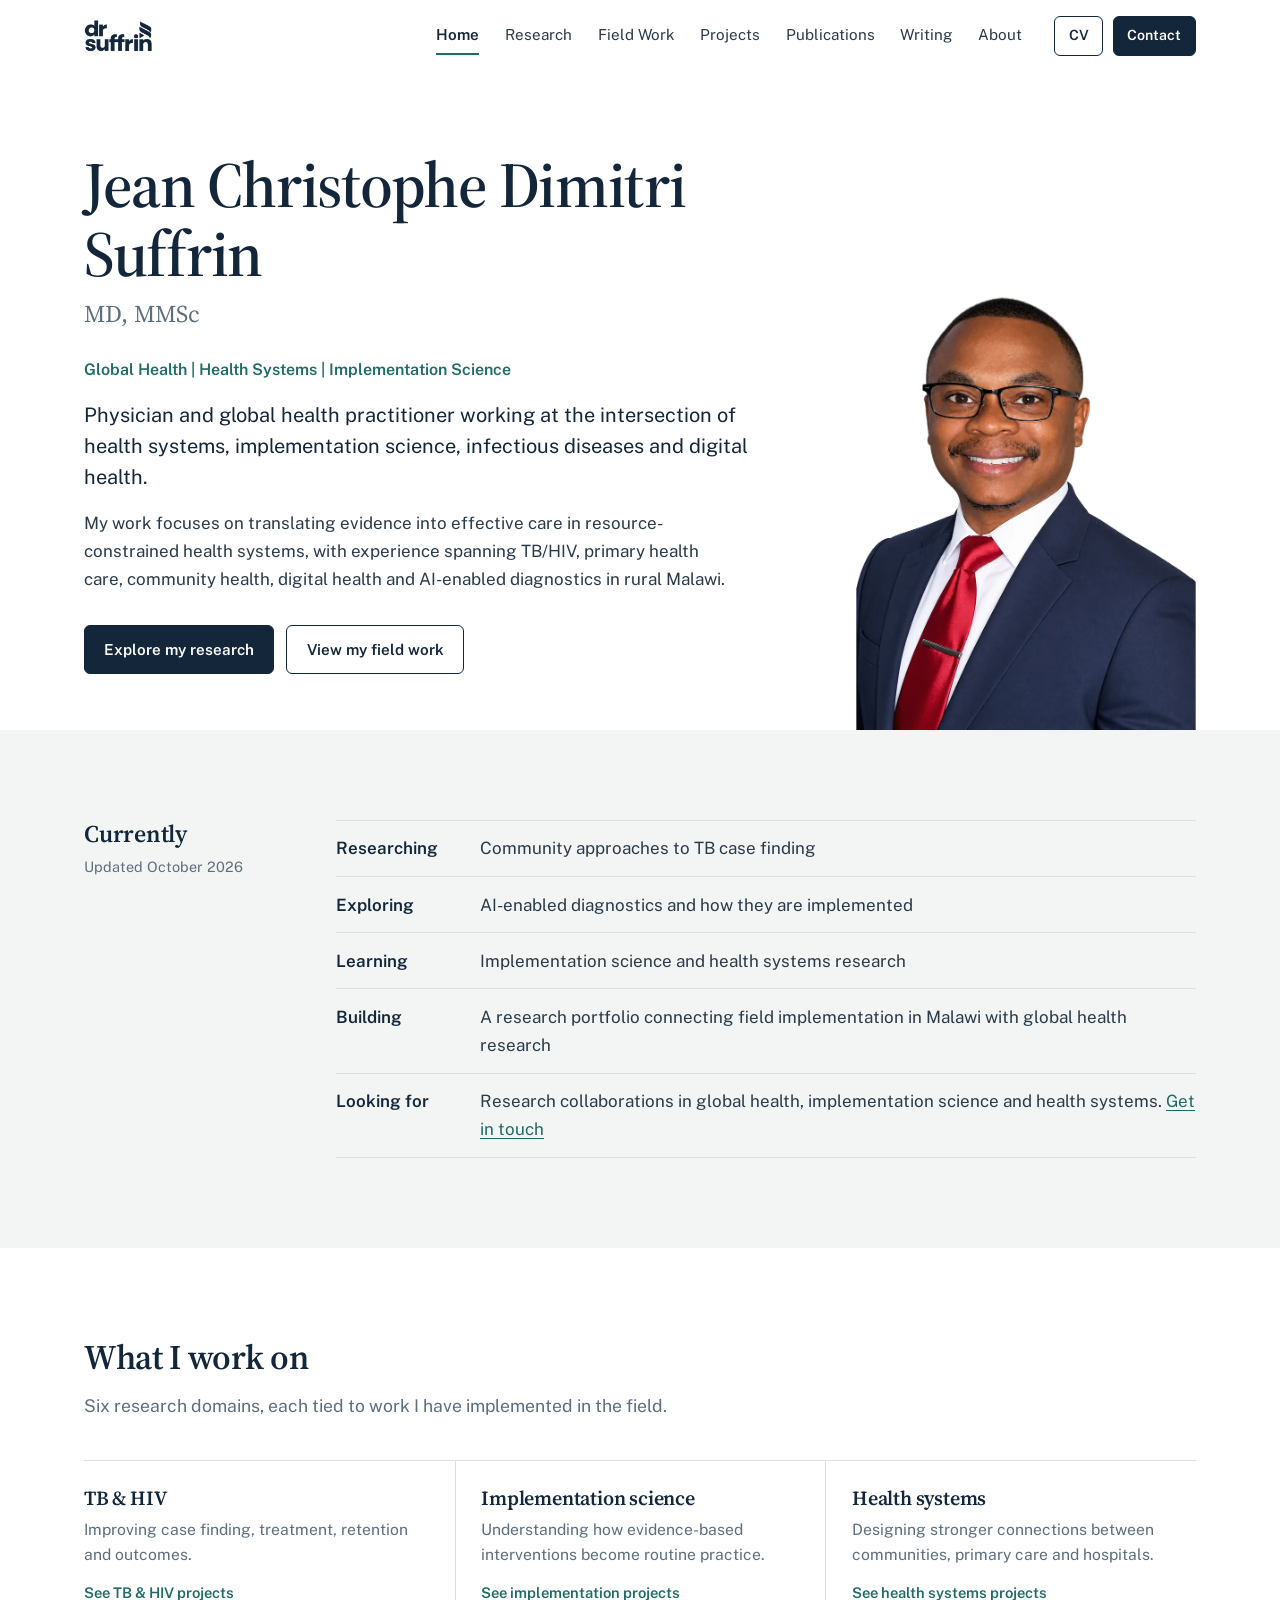
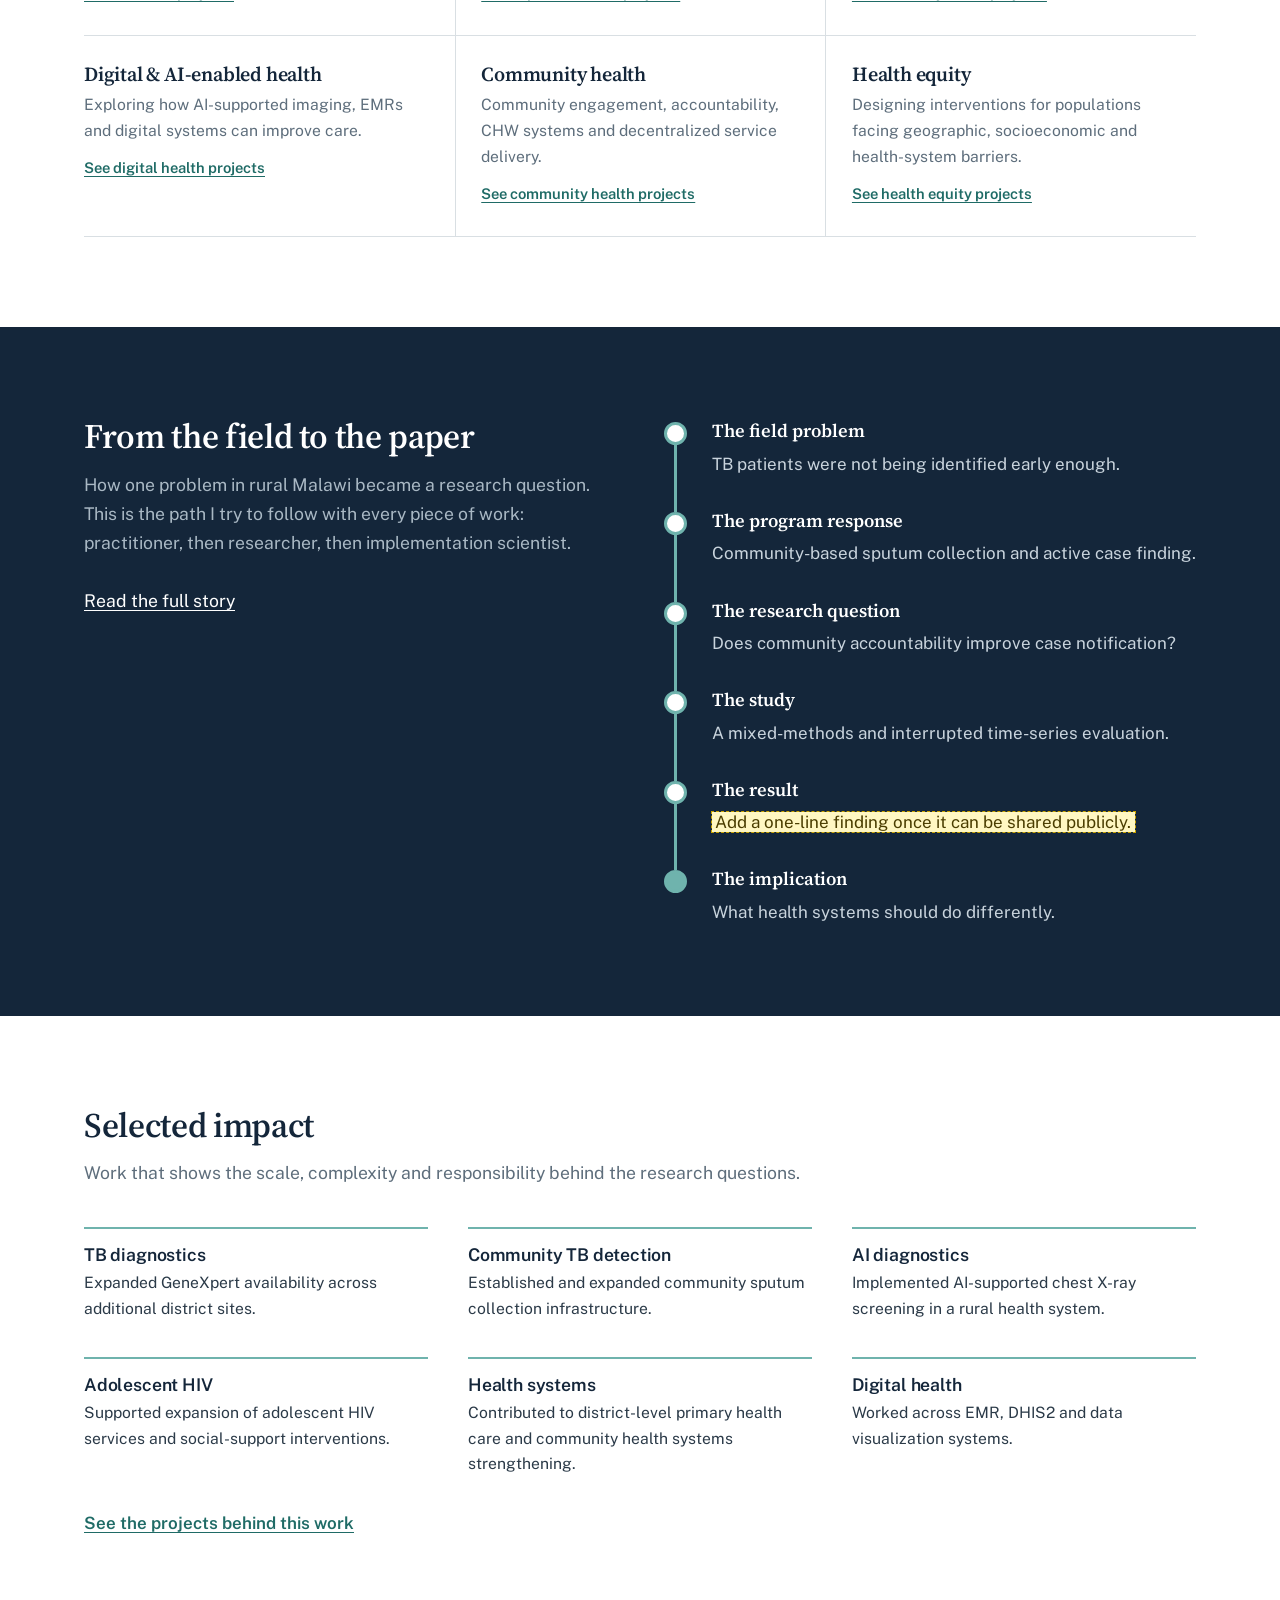
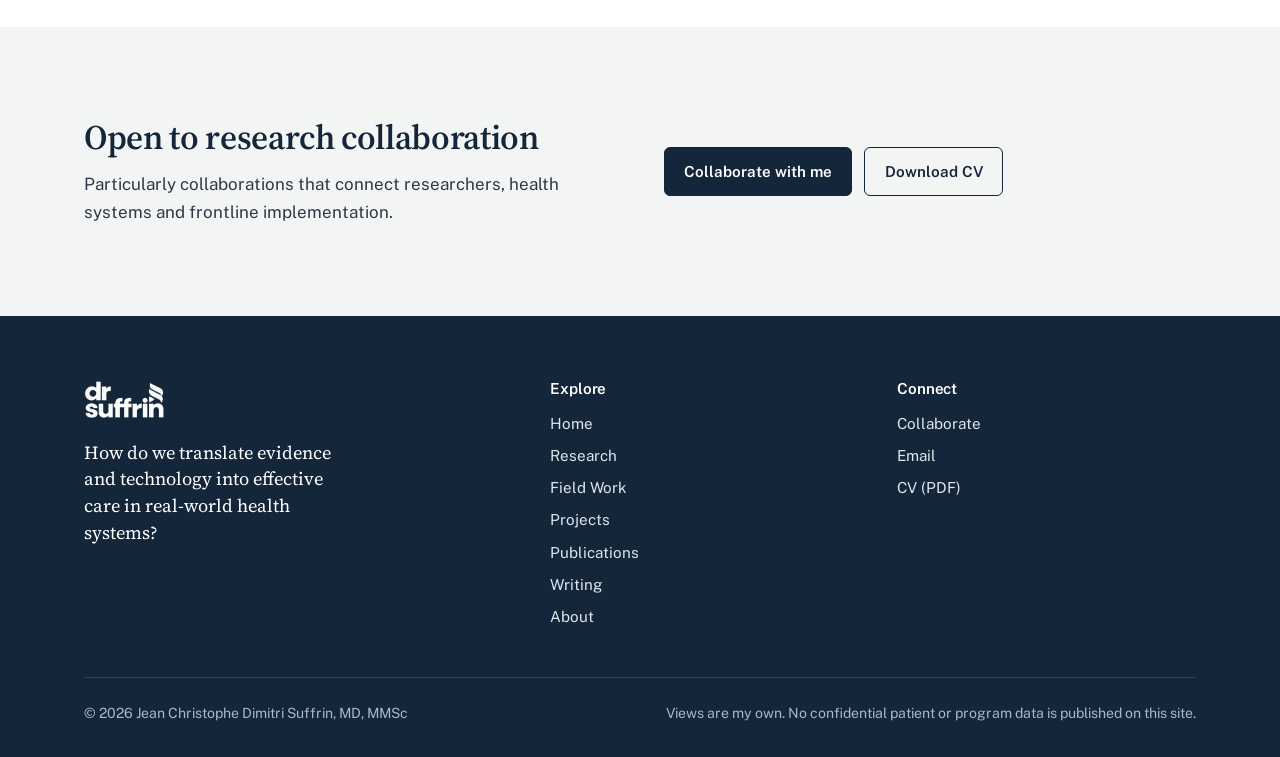
==== commit b1493c6f: "Edited The whole File" ====
--- a/index.html
+++ b/index.html
@@ -2,379 +2,157 @@
 <html lang="en">
 <head>
   <meta charset="UTF-8">
-  <meta name="viewport" content="width=device-width, initial-scale=1.0">
-  <title>Dr. Dimitri JC Suffrin · Global Health</title>
-  <!-- Fonts & Icons -->
+  <meta name="viewport" content="width=device-width, initial-scale=1">
+  <title>Jean Christophe Dimitri Suffrin, MD, MMSc · Global health, health systems, implementation science</title>
+  <meta name="description" content="Physician and global health practitioner working at the intersection of health systems, implementation science, infectious diseases and digital health in rural Malawi.">
+  <meta property="og:title" content="Jean Christophe Dimitri Suffrin, MD, MMSc">
+  <meta property="og:description" content="Translating evidence into effective care in resource-constrained health systems.">
+  <meta property="og:image" content="images/portrait.webp">
+  <link rel="icon" href="images/favicon.png">
   <link rel="preconnect" href="https://fonts.googleapis.com">
   <link rel="preconnect" href="https://fonts.gstatic.com" crossorigin>
-  <link href="https://fonts.googleapis.com/css2?family=Libre+Baskerville:ital,wght@0,400;0,700;1,400&family=Inter:opsz,wght@14..32,300;14..32,400;14..32,500;14..32,600;14..32,700&display=swap" rel="stylesheet">
-  <link rel="stylesheet" href="https://cdnjs.cloudflare.com/ajax/libs/font-awesome/6.0.0-beta3/css/all.min.css">
+  <link href="https://fonts.googleapis.com/css2?family=Public+Sans:wght@400;600&family=Source+Serif+4:opsz,wght@8..60,300;8..60,400;8..60,600&display=swap" rel="stylesheet">
   <link rel="stylesheet" href="css/style.css">
 </head>
-<body>
+<body data-page="home">
+<div id="site-header"></div>
 
-<!-- NAV -->
-<nav class="navbar" id="navbar">
-  <div class="container nav-flex">
-    <div class="logo">
-      <a href="#">
-        <img src="images/Drsuffrinlogo.png" alt="Dr. Suffrin Logo">
-      </a>
-    </div>
+<main id="main">
 
-    <div class="nav-links" id="nav-links">
-      <a href="#hero" class="active">Home</a>
-      <a href="#about">About</a>
-
-      <div class="nav-dropdown">
-        <a href="#" class="nav-dropdown-toggle">Work <i class="fas fa-chevron-down fa-xs"></i></a>
-        <div class="nav-dropdown-menu">
-          <a href="#expertise"><i class="fas fa-star fa-fw"></i> Expertise</a>
-          <a href="#impact"><i class="fas fa-chart-line fa-fw"></i> Impact</a>
-          <a href="#implementation"><i class="fas fa-cogs fa-fw"></i> Program Implementation</a>
+  <!-- Hero -->
+  <section class="hero">
+    <div class="wrap hero-grid">
+      <div>
+        <h1>Jean Christophe Dimitri Suffrin</h1>
+        <p class="creds">MD, MMSc</p>
+        <p class="fields">Global Health | Health Systems | Implementation Science</p>
+        <p class="statement">Physician and global health practitioner working at the intersection of health systems, implementation science, infectious diseases and digital health.</p>
+        <p class="focus">My work focuses on translating evidence into effective care in resource-constrained health systems, with experience spanning TB/HIV, primary health care, community health, digital health and AI-enabled diagnostics in rural Malawi.</p>
+        <div class="btn-row">
+          <a class="btn btn-ink" href="research.html">Explore my research</a>
+          <a class="btn btn-line" href="fieldwork.html">View my field work</a>
         </div>
       </div>
+      <div class="hero-portrait">
+        <img src="images/portrait.webp" alt="Portrait of Dr. Jean Christophe Dimitri Suffrin" width="760" height="969">
+      </div>
+    </div>
+  </section>
 
-      <div class="nav-dropdown">
-        <a href="#" class="nav-dropdown-toggle">Research <i class="fas fa-chevron-down fa-xs"></i></a>
-        <div class="nav-dropdown-menu">
-          <a href="#research"><i class="fas fa-flask fa-fw"></i> Research &amp; Evidence</a>
-          <a href="#publications"><i class="fas fa-book fa-fw"></i> Publications</a>
+  <!-- Currently: update every few months -->
+  <section class="band band-wash">
+    <div class="wrap currently">
+      <div>
+        <h2>Currently</h2>
+        <p class="updated">Updated October 2026</p>
+      </div>
+      <dl>
+        <dt>Researching</dt>  <dd>Community approaches to TB case finding</dd>
+        <dt>Exploring</dt>    <dd>AI-enabled diagnostics and how they are implemented</dd>
+        <dt>Learning</dt>     <dd>Implementation science and health systems research</dd>
+        <dt>Building</dt>     <dd>A research portfolio connecting field implementation in Malawi with global health research</dd>
+        <dt>Looking for</dt>  <dd>Research collaborations in global health, implementation science and health systems. <a href="contact.html">Get in touch</a></dd>
+      </dl>
+    </div>
+  </section>
+
+  <!-- What I work on: research domains, each linked to projects -->
+  <section class="band">
+    <div class="wrap">
+      <div class="band-head">
+        <h2>What I work on</h2>
+        <p>Six research domains, each tied to work I have implemented in the field.</p>
+      </div>
+      <div class="domains">
+        <div class="domain">
+          <h3>TB &amp; HIV</h3>
+          <p>Improving case finding, treatment, retention and outcomes.</p>
+          <a href="projects.html#tb">See TB &amp; HIV projects</a>
+        </div>
+        <div class="domain">
+          <h3>Implementation science</h3>
+          <p>Understanding how evidence-based interventions become routine practice.</p>
+          <a href="projects.html#implementation">See implementation projects</a>
+        </div>
+        <div class="domain">
+          <h3>Health systems</h3>
+          <p>Designing stronger connections between communities, primary care and hospitals.</p>
+          <a href="projects.html#systems">See health systems projects</a>
+        </div>
+        <div class="domain">
+          <h3>Digital &amp; AI-enabled health</h3>
+          <p>Exploring how AI-supported imaging, EMRs and digital systems can improve care.</p>
+          <a href="projects.html#digital">See digital health projects</a>
+        </div>
+        <div class="domain">
+          <h3>Community health</h3>
+          <p>Community engagement, accountability, CHW systems and decentralized service delivery.</p>
+          <a href="projects.html#community">See community health projects</a>
+        </div>
+        <div class="domain">
+          <h3>Health equity</h3>
+          <p>Designing interventions for populations facing geographic, socioeconomic and health-system barriers.</p>
+          <a href="projects.html#equity">See health equity projects</a>
         </div>
       </div>
+    </div>
+  </section>
 
-      <div class="nav-dropdown">
-        <a href="#" class="nav-dropdown-toggle">Insights <i class="fas fa-chevron-down fa-xs"></i></a>
-        <div class="nav-dropdown-menu">
-          <a href="#articles"><i class="fas fa-newspaper fa-fw"></i> Articles &amp; Perspectives</a>
-          <a href="#speaking"><i class="fas fa-microphone fa-fw"></i> Speaking</a>
-        </div>
+  <!-- From the field to the paper (signature) -->
+  <section class="band band-ink">
+    <div class="wrap split">
+      <div class="band-head">
+        <h2>From the field to the paper</h2>
+        <p>How one problem in rural Malawi became a research question. This is the path I try to follow with every piece of work: practitioner, then researcher, then implementation scientist.</p>
+        <p><a href="research.html#field-to-paper" style="color:#fff">Read the full story</a></p>
       </div>
+      <ol class="f2p">
+        <li><span class="step">The field problem</span><p>TB patients were not being identified early enough.</p></li>
+        <li><span class="step">The program response</span><p>Community-based sputum collection and active case finding.</p></li>
+        <li><span class="step">The research question</span><p>Does community accountability improve case notification?</p></li>
+        <li><span class="step">The study</span><p>A mixed-methods and interrupted time-series evaluation.</p></li>
+        <li><span class="step">The result</span><p><span class="todo">Add a one-line finding once it can be shared publicly.</span></p></li>
+        <li><span class="step">The implication</span><p>What health systems should do differently.</p></li>
+      </ol>
+    </div>
+  </section>
 
-      <a href="#contact">Contact</a>
+  <!-- Selected impact -->
+  <section class="band">
+    <div class="wrap">
+      <div class="band-head">
+        <h2>Selected impact</h2>
+        <p>Work that shows the scale, complexity and responsibility behind the research questions.</p>
+      </div>
+      <div class="impact">
+        <div><h3>TB diagnostics</h3><p>Expanded GeneXpert availability across additional district sites.</p></div>
+        <div><h3>Community TB detection</h3><p>Established and expanded community sputum collection infrastructure.</p></div>
+        <div><h3>AI diagnostics</h3><p>Implemented AI-supported chest X-ray screening in a rural health system.</p></div>
+        <div><h3>Adolescent HIV</h3><p>Supported expansion of adolescent HIV services and social-support interventions.</p></div>
+        <div><h3>Health systems</h3><p>Contributed to district-level primary health care and community health systems strengthening.</p></div>
+        <div><h3>Digital health</h3><p>Worked across EMR, DHIS2 and data visualization systems.</p></div>
+      </div>
+      <a class="more-link" href="projects.html">See the projects behind this work</a>
     </div>
+  </section>
 
-    <div class="nav-right">
-      <div class="nav-icons">
-        <a href="#" title="LinkedIn" aria-label="LinkedIn"><i class="fab fa-linkedin-in"></i></a>
-        <a href="#" title="ORCID" aria-label="ORCID"><i class="fab fa-orcid"></i></a>
-        <a href="#" title="Google Scholar" aria-label="Google Scholar"><i class="fas fa-graduation-cap"></i></a>
+  <!-- Collaborate strip -->
+  <section class="band band-wash">
+    <div class="wrap split">
+      <div>
+        <h2>Open to research collaboration</h2>
+        <p style="margin-top:.75rem">Particularly collaborations that connect researchers, health systems and frontline implementation.</p>
       </div>
-      <!-- Hamburger -->
-      <button class="hamburger" id="hamburger" aria-label="Toggle navigation" aria-expanded="false">
-        <span></span><span></span><span></span>
-      </button>
-    </div>
-  </div>
-</nav>
-
-<!-- HERO -->
-<section class="hero" id="hero">
-  <div class="container hero-grid">
-    <div class="hero-content">
-      <div class="hero-eyebrow">Global Health Technical Consultant</div>
-      <h1>Dr. Dimitri<br>JC Suffrin</h1>
-      <div class="subhead">MD, MMSc-GHD</div>
-      <div class="tagline">Advancing Health Equity Through Research, Innovation &amp; Global Health Delivery</div>
-      <p>A physician, global health researcher and program implementation specialist committed to reducing health disparities and improving access to quality healthcare for underserved communities.</p>
-      <div class="btn-group">
-        <a href="#expertise" class="btn btn-gold">Explore My Work</a>
-        <a href="#publications" class="btn btn-outline">View Publications</a>
-        <a href="#contact" class="btn btn-outline">Get in Touch</a>
+      <div class="btn-row" style="align-self:center">
+        <a class="btn btn-ink" href="contact.html">Collaborate with me</a>
+        <a class="btn btn-line" data-link="cv" href="#">Download CV</a>
       </div>
     </div>
-    <div class="hero-img" role="img" aria-label="Professional portrait of Dr. Suffrin"></div>
-  </div>
-  <div class="hero-scroll-hint">
-    <a href="#expertise" aria-label="Scroll down"><i class="fas fa-chevron-down"></i></a>
-  </div>
-</section>
+  </section>
 
-<!-- EXPERTISE -->
-<section class="section" id="expertise">
-  <div class="container">
-    <h2 class="section-title">Areas of Expertise</h2>
-    <div class="expertise-grid">
-      <div class="card">
-        <div class="card-icon"><i class="fas fa-virus"></i></div>
-        <h4>HIV/AIDS</h4>
-        <p>Prevention, treatment, retention and program implementation.</p>
-      </div>
-      <div class="card">
-        <div class="card-icon"><i class="fas fa-lungs"></i></div>
-        <h4>Tuberculosis</h4>
-        <p>TB/HIV integrated care and clinical program delivery.</p>
-      </div>
-      <div class="card">
-        <div class="card-icon"><i class="fas fa-globe-americas"></i></div>
-        <h4>Global Health</h4>
-        <p>Health equity, systems strengthening and global delivery.</p>
-      </div>
-      <div class="card">
-        <div class="card-icon"><i class="fas fa-cogs"></i></div>
-        <h4>Program Implementation</h4>
-        <p>Design, scale-up and evaluation of healthcare programs.</p>
-      </div>
-      <div class="card">
-        <div class="card-icon"><i class="fas fa-map-marked-alt"></i></div>
-        <h4>Rural Healthcare</h4>
-        <p>Improving delivery to rural and underserved populations.</p>
-      </div>
-      <div class="card">
-        <div class="card-icon"><i class="fas fa-balance-scale"></i></div>
-        <h4>Health Equity</h4>
-        <p>Addressing disparities affecting marginalized communities.</p>
-      </div>
-      <div class="card">
-        <div class="card-icon"><i class="fas fa-flask"></i></div>
-        <h4>Research &amp; Evidence</h4>
-        <p>Translating frontline findings into evidence-based practice.</p>
-      </div>
-      <div class="card">
-        <div class="card-icon"><i class="fas fa-stethoscope"></i></div>
-        <h4>Clinical Care</h4>
-        <p>Delivering and supporting high-quality health services.</p>
-      </div>
-    </div>
-  </div>
-</section>
+</main>
 
-<!-- IMPACT -->
-<section class="section section-alt" id="impact">
-  <div class="container">
-    <h2 class="section-title">Impact</h2>
-    <div class="impact-stats">
-      <div class="stat-item">
-        <div class="stat-number">15+</div>
-        <div class="stat-label">Years Global &amp; Clinical Experience</div>
-      </div>
-      <div class="stat-divider"></div>
-      <div class="stat-item">
-        <div class="stat-number">Multiple</div>
-        <div class="stat-label">Countries · International Programs</div>
-      </div>
-      <div class="stat-divider"></div>
-      <div class="stat-item">
-        <div class="stat-number">10+</div>
-        <div class="stat-label">Publications &amp; Academic Contributions</div>
-      </div>
-      <div class="stat-divider"></div>
-      <div class="stat-item">
-        <div class="stat-number">Harvard</div>
-        <div class="stat-label">MMSc Global Health Delivery</div>
-      </div>
-      <div class="stat-divider"></div>
-      <div class="stat-item">
-        <div class="stat-number">HIV &amp; TB</div>
-        <div class="stat-label">Program Implementation Expertise</div>
-      </div>
-    </div>
-
-    <div class="feature-card" id="implementation">
-      <div class="feature-card-tag">Featured Work</div>
-      <h3>🏥 Building Rural Models of HIV &amp; TB Care</h3>
-      <p>Dr. Suffrin contributed to the implementation of rural-based HIV/TB care models designed to deliver high-quality clinical services to underserved populations in Malawi and beyond — bridging the gap between global health policy and frontline practice.</p>
-      <a href="#" class="btn btn-gold" style="margin-top:1.2rem; display:inline-block;">Learn More →</a>
-    </div>
-  </div>
-</section>
-
-<!-- RESEARCH & EVIDENCE -->
-<section class="section" id="research">
-  <div class="container">
-    <h2 class="section-title">Research &amp; Evidence</h2>
-    <p class="section-sub">Dr. Suffrin's research focuses on translating frontline healthcare experience into evidence that improves health programs, clinical outcomes and health equity.</p>
-    <div class="research-tags">
-      <span class="tag">HIV/AIDS</span>
-      <span class="tag">TB/HIV Integrated Care</span>
-      <span class="tag">Adolescent Health</span>
-      <span class="tag">Health Systems</span>
-      <span class="tag">Rural Healthcare</span>
-      <span class="tag">Program Evaluation</span>
-    </div>
-    <blockquote class="pull-quote">
-      <p>"Bridging the gap between global health evidence and the communities that need it most."</p>
-      <cite>— Dr. Dimitri JC Suffrin, MD · MMSc-GHD</cite>
-    </blockquote>
-  </div>
-</section>
-
-<!-- PUBLICATIONS -->
-<section class="section section-light" id="publications">
-  <div class="container">
-    <h2 class="section-title">Featured Publications</h2>
-    <div class="pub-grid">
-      <div class="pub-item">
-        <div class="pub-journal">PLOS Global Public Health · 2024</div>
-        <h4>Re-engagement and retention in HIV care after preventive default tracking</h4>
-        <p>Rural Malawi cohort study on HIV care retention.</p>
-        <a href="#" class="pub-link">Read Publication <i class="fas fa-arrow-right fa-xs"></i></a>
-      </div>
-      <div class="pub-item">
-        <div class="pub-journal">AIDS Research and Therapy · 2025</div>
-        <h4>Advanced HIV disease management in rural Malawi</h4>
-        <p>Examined outcomes at two rural hospitals in Neno District.</p>
-        <a href="#" class="pub-link">Read Publication <i class="fas fa-arrow-right fa-xs"></i></a>
-      </div>
-      <div class="pub-item">
-        <div class="pub-journal">BMJ Open</div>
-        <h4>Impact of a teen club model on HIV outcomes among adolescents</h4>
-        <p>Adolescent HIV treatment outcomes in rural Malawi.</p>
-        <a href="#" class="pub-link">Read Publication <i class="fas fa-arrow-right fa-xs"></i></a>
-      </div>
-    </div>
-    <div class="section-cta">
-      <a href="#" class="btn btn-outline-teal">View All Publications <i class="fas fa-arrow-right fa-xs"></i></a>
-    </div>
-  </div>
-</section>
-
-<!-- ARTICLES & PERSPECTIVES -->
-<section class="section section-cream" id="articles">
-  <div class="container">
-    <h2 class="section-title">Articles &amp; Perspectives</h2>
-    <div class="article-grid">
-      <div class="article-card">
-        <div class="cat">Health Equity</div>
-        <h4>Beyond Access: What Does Health Equity Really Mean?</h4>
-        <p>Reflections on systemic barriers and meaningful change in global health.</p>
-        <div class="article-meta"><i class="fas fa-clock"></i> 5 min read</div>
-        <a href="#" class="pub-link">Read Article <i class="fas fa-arrow-right fa-xs"></i></a>
-      </div>
-      <div class="article-card">
-        <div class="cat">Global Health</div>
-        <h4>Lessons From Delivering Healthcare in Rural Communities</h4>
-        <p>Field insights from Malawi and beyond — what the data doesn't show.</p>
-        <div class="article-meta"><i class="fas fa-clock"></i> 7 min read</div>
-        <a href="#" class="pub-link">Read Article <i class="fas fa-arrow-right fa-xs"></i></a>
-      </div>
-      <div class="article-card">
-        <div class="cat">HIV/AIDS</div>
-        <h4>The Future of HIV Care in Underserved Communities</h4>
-        <p>Innovations and program design for lasting impact on patient outcomes.</p>
-        <div class="article-meta"><i class="fas fa-clock"></i> 6 min read</div>
-        <a href="#" class="pub-link">Read Article <i class="fas fa-arrow-right fa-xs"></i></a>
-      </div>
-    </div>
-    <div class="section-cta">
-      <a href="#" class="btn btn-outline-teal">View All Articles <i class="fas fa-arrow-right fa-xs"></i></a>
-    </div>
-  </div>
-</section>
-
-<!-- CONNECT / COLLABORATE -->
-<section class="section" id="contact">
-  <div class="container">
-    <h2 class="section-title">Connect &amp; Collaborate</h2>
-    <p class="section-sub">Reach Dr. Suffrin through his academic and professional profiles or get in touch directly.</p>
-    <div class="connect-grid">
-      <a href="#" class="connect-pill">
-        <i class="fab fa-orcid"></i>
-        <span>ORCID</span>
-      </a>
-      <a href="#" class="connect-pill">
-        <i class="fas fa-graduation-cap"></i>
-        <span>Google Scholar</span>
-      </a>
-      <a href="#" class="connect-pill">
-        <i class="fas fa-book-medical"></i>
-        <span>PubMed</span>
-      </a>
-      <a href="#" class="connect-pill">
-        <i class="fab fa-linkedin"></i>
-        <span>LinkedIn</span>
-      </a>
-      <a href="#" class="connect-pill">
-        <i class="fas fa-university"></i>
-        <span>Harvard Profile</span>
-      </a>
-      <a href="#" class="connect-pill">
-        <i class="fas fa-briefcase"></i>
-        <span>WCFR</span>
-      </a>
-    </div>
-  </div>
-</section>
-
-<!-- FOOTER -->
-<footer class="footer">
-  <div class="container">
-    <div class="footer-main">
-
-      <!-- Col 1: Brand -->
-      <div class="footer-brand-col">
-        <div class="footer-logo">
-          <img src="images/Drsuffrinlogo.png" alt="Dr. Suffrin Logo">
-        </div>
-        <p class="footer-tagline"><strong>Advancing Health Equity Through<br>Research, Innovation &amp; Global Health Delivery</strong></p>
-        <p class="footer-desc">A physician, global health researcher and consultant committed to reducing health disparities in underserved communities worldwide.</p>
-        <div class="footer-socials">
-          <a href="#" title="LinkedIn" aria-label="LinkedIn"><i class="fab fa-linkedin-in"></i></a>
-          <a href="#" title="ORCID" aria-label="ORCID"><i class="fab fa-orcid"></i></a>
-          <a href="#" title="Google Scholar" aria-label="Google Scholar"><i class="fas fa-graduation-cap"></i></a>
-          <a href="#" title="PubMed" aria-label="PubMed"><i class="fas fa-book-medical"></i></a>
-        </div>
-      </div>
-
-      <!-- Col 2: Quick Links -->
-      <div class="footer-links-col">
-        <h4 class="footer-col-title">Quick Links</h4>
-        <ul>
-          <li><a href="#hero">Home</a></li>
-          <li><a href="#about">About</a></li>
-          <li><a href="#expertise">Expertise</a></li>
-          <li><a href="#impact">Impact</a></li>
-          <li><a href="#research">Research &amp; Evidence</a></li>
-          <li><a href="#publications">Publications</a></li>
-          <li><a href="#articles">Articles &amp; Perspectives</a></li>
-          <li><a href="#speaking">Speaking</a></li>
-          <li><a href="#contact">Contact</a></li>
-        </ul>
-      </div>
-
-      <!-- Col 3: Contact -->
-      <div class="footer-contact-col">
-        <h4 class="footer-col-title">Contact</h4>
-        <div class="footer-contact-item">
-          <i class="fas fa-map-marker-alt"></i>
-          <span>Global Health Technical Consultant<br>International Programs</span>
-        </div>
-        <div class="footer-contact-item">
-          <i class="fas fa-envelope"></i>
-          <span><a href="mailto:contact@drsuffrin.com">contact@drsuffrin.com</a></span>
-        </div>
-        <div class="footer-contact-item">
-          <i class="fas fa-graduation-cap"></i>
-          <span><a href="#">Harvard Medical School Profile</a></span>
-        </div>
-        <div class="footer-founded">
-          <div class="footer-founded-label">Credentials</div>
-          <div class="footer-founded-year">MD &middot; MMSc-GHD</div>
-          <div class="footer-founded-place">Harvard Global Health Delivery</div>
-        </div>
-      </div>
-
-    </div><!-- /.footer-main -->
-
-    <!-- Footer Bottom Bar -->
-    <div class="footer-bottom">
-      <div class="footer-bottom-left">
-        <p>&copy; 2026 Dr. Dimitri JC Suffrin. All rights reserved.</p>
-        <p class="footer-bottom-credit">Global Health &middot; Evidence &middot; Equity &middot; Impact</p>
-      </div>
-      <div class="footer-bottom-center">
-        <em>"Evidence. Equity. Impact."</em>
-      </div>
-      <div class="footer-bottom-right">
-        <a href="#">Privacy Policy</a>
-        <a href="#">Terms of Use</a>
-        <a href="#">Disclaimer</a>
-      </div>
-    </div>
-
-  </div>
-</footer>
-
-<script src="js/main.js"></script>
+<div id="site-footer"></div>
+<script src="js/site.js"></script>
 </body>
 </html>
--- a/css/style.css
+++ b/css/style.css
@@ -1,1138 +1,445 @@
-/* ═══════════════════════════════════════════════════════════════
-   Dr. Suffrin – Global Health · style.css
-   ═══════════════════════════════════════════════════════════════ */
-
-/* ── RESET & BASE ─────────────────────────────────────────────── */
-*, *::before, *::after {
-  margin: 0;
-  padding: 0;
-  box-sizing: border-box;
-}
-
-html {
-  scroll-behavior: smooth;
-}
+/* =============================================================
+   Dr. Suffrin — research portfolio
+   Visual idea: research lab x field notebook x data visualization.
+   White space, strong type, restrained colour. Red is reserved for
+   the points in a care pathway where patients are lost.
+   ============================================================= */
+
+:root {
+  --ink: #14263a;        /* navy from the logo: headings, primary buttons */
+  --text: #2b3a48;       /* body text */
+  --muted: #5e6e7c;      /* secondary text */
+  --rule: #d9dfe3;       /* hairlines */
+  --wash: #f2f5f4;       /* alternate section background */
+  --paper: #ffffff;
+  --teal: #1f6b66;       /* links, care pathway */
+  --teal-soft: #e3efed;
+  --loss: #b3261e;       /* drop-off points only */
+  --loss-soft: #f8e7e5;
+  --amber: #9a6512;      /* "in progress" status only */
+  --amber-soft: #f6ecd9;
+
+  --serif: "Source Serif 4", Georgia, "Times New Roman", serif;
+  --sans: "Public Sans", "Helvetica Neue", Arial, sans-serif;
+
+  --wrap: 1160px;
+  --measure: 66ch;
+  --header-h: 72px;
+}
+
+/* ---------- Base ---------- */
+*, *::before, *::after { box-sizing: border-box; margin: 0; padding: 0; }
+html { scroll-behavior: smooth; scroll-padding-top: calc(var(--header-h) + 16px); -webkit-text-size-adjust: 100%; }
+@media (prefers-reduced-motion: reduce) { html { scroll-behavior: auto; } *, *::before, *::after { transition: none !important; animation: none !important; } }
 
 body {
-  font-family: 'Inter', 'Helvetica Neue', Arial, sans-serif;
-  background: #f9f7f4;
-  color: #1e2b3c;
+  font-family: var(--sans);
+  font-size: 1.0625rem;
   line-height: 1.65;
-  padding-top: 70px;
-}
-
-/* ── PALETTE ──────────────────────────────────────────────────── */
-:root {
-  --navy:     #0f2a3b;
-  --navy-mid: #1a3a50;
-  --teal:     #2f7d7a;
-  --teal-lt:  #3a9491;
-  --gold:     #c6a15b;
-  --gold-dk:  #b58e4a;
-  --cream:    #f5f0e8;
-  --offwhite: #fcfaf7;
-  --bg:       #f9f7f4;
-  --dark:     #1e2b3c;
-  --muted:    #5a6e80;
-}
-
-/* ── TYPOGRAPHY ───────────────────────────────────────────────── */
-h1, h2, h3, h4 {
-  font-family: 'Libre Baskerville', Georgia, serif;
-  font-weight: 700;
-  line-height: 1.2;
-}
-
-h1 { font-size: clamp(2.2rem, 5vw, 3.2rem); }
-h2 { font-size: clamp(1.6rem, 3vw, 2.2rem); }
-h3 { font-size: 1.4rem; }
-h4 { font-size: 1.05rem; }
-
-/* ── CONTAINER ────────────────────────────────────────────────── */
-.container {
-  max-width: 1240px;
-  margin: 0 auto;
-  padding: 0 2rem;
-}
-
-/* ── FOCUS STYLES (accessibility) ────────────────────────────── */
-a:focus-visible,
-button:focus-visible {
-  outline: 3px solid var(--gold);
-  outline-offset: 3px;
-  border-radius: 4px;
-}
-
-/* ── SECTION HELPERS ──────────────────────────────────────────── */
-.section       { padding: 5rem 0; }
-.section-alt   { padding: 5rem 0; background: var(--navy); color: white; }
-.section-light { padding: 5rem 0; background: white; }
-.section-cream { padding: 5rem 0; background: var(--cream); }
-
-.section-title {
-  font-size: clamp(1.7rem, 3vw, 2.2rem);
-  letter-spacing: -0.02em;
-  border-bottom: 3px solid var(--gold);
-  padding-bottom: 0.5rem;
-  display: inline-block;
-  margin-bottom: 2rem;
-  color: inherit;
-}
-
-.section-alt .section-title { color: white; }
-
-.section-sub {
-  font-size: 1.05rem;
-  color: var(--muted);
-  max-width: 680px;
-  margin-bottom: 2rem;
-  line-height: 1.7;
-}
-
-.section-alt .section-sub { color: #a8b8c4; }
-
-.section-cta {
-  margin-top: 2.5rem;
-  text-align: center;
-}
-
-/* ── NAVBAR ───────────────────────────────────────────────────── */
-.navbar {
-  background: var(--navy);
-  padding: 0 0;
-  border-bottom: 2px solid var(--gold);
-  position: fixed;
-  top: 0;
-  left: 0;
-  width: 100%;
-  z-index: 1000;
-  height: 70px;
-  display: flex;
-  align-items: center;
-  transition: box-shadow 0.3s;
-}
-
-.navbar.scrolled {
-  box-shadow: 0 4px 24px rgba(0,0,0,0.25);
-}
-
-.nav-flex {
-  display: flex;
-  align-items: center;
-  justify-content: space-between;
-  width: 100%;
-}
-
-.logo a {
-  display: flex;
-  align-items: center;
-  text-decoration: none;
-}
-
-.logo img {
-  height: 42px;
-  width: auto;
-  display: block;
-}
-
-/* Nav links */
-.nav-links {
-  display: flex;
-  align-items: center;
-  gap: 0.2rem 1.4rem;
-}
-
-.nav-links > a,
-.nav-dropdown-toggle {
-  color: #d8d2c8;
-  text-decoration: none;
-  font-size: 0.875rem;
-  font-weight: 500;
-  letter-spacing: 0.2px;
-  padding: 0.35rem 0.5rem;
-  border-radius: 6px;
-  transition: color 0.2s, background 0.2s;
-}
-
-.nav-links > a:hover,
-.nav-dropdown-toggle:hover {
-  color: var(--gold);
-}
-
-.nav-links > a.active {
-  color: var(--gold);
-}
-
-/* Nav right cluster */
-.nav-right {
-  display: flex;
-  align-items: center;
-  gap: 0.6rem;
-}
-
-.nav-icons {
-  display: flex;
-  align-items: center;
-  gap: 0.1rem;
-}
-
-.nav-icons a {
-  color: #c0b9af;
-  width: 34px;
-  height: 34px;
-  display: flex;
-  align-items: center;
-  justify-content: center;
-  border-radius: 50%;
-  font-size: 1rem;
-  transition: color 0.2s, background 0.2s;
-  text-decoration: none;
-}
-
-.nav-icons a:hover {
-  color: var(--gold);
-  background: rgba(198,161,91,0.12);
-}
-
-/* ── NAV DROPDOWN ─────────────────────────────────────────────── */
-.nav-dropdown {
-  position: relative;
-}
-
-.nav-dropdown-toggle {
-  display: flex;
-  align-items: center;
-  gap: 0.3rem;
-  cursor: pointer;
-  background: none;
-  border: none;
-  font-family: inherit;
-}
-
-.nav-dropdown-toggle .fa-xs {
-  font-size: 0.6rem;
-  transition: transform 0.2s;
-  margin-top: 1px;
-}
-
-.nav-dropdown:hover .fa-xs {
-  transform: rotate(180deg);
-}
-
-.nav-dropdown-menu {
-  display: none;
-  position: absolute;
-  top: calc(100% + 10px);
-  left: 50%;
-  transform: translateX(-50%);
-  background: var(--navy-mid);
-  border: 1px solid rgba(198,161,91,0.25);
-  border-radius: 12px;
-  min-width: 210px;
-  padding: 0.5rem 0;
-  z-index: 2000;
-  box-shadow: 0 16px 40px rgba(0,0,0,0.3);
-}
-
-.nav-dropdown-menu::before {
-  content: '';
-  position: absolute;
-  top: -6px;
-  left: 50%;
-  transform: translateX(-50%);
-  border-left: 6px solid transparent;
-  border-right: 6px solid transparent;
-  border-bottom: 6px solid var(--navy-mid);
-}
-
-.nav-dropdown:hover .nav-dropdown-menu {
-  display: block;
-}
-
-.nav-dropdown-menu a {
-  display: flex;
-  align-items: center;
-  gap: 0.6rem;
-  padding: 0.6rem 1.2rem;
-  color: #cdc6bb;
-  font-size: 0.875rem;
-  font-weight: 500;
-  text-decoration: none;
-  transition: background 0.15s, color 0.15s;
-}
-
-.nav-dropdown-menu a .fa-fw {
-  color: var(--teal);
-  font-size: 0.8rem;
-  width: 16px;
-}
-
-.nav-dropdown-menu a:hover {
-  background: rgba(198,161,91,0.1);
-  color: var(--gold);
-}
-
-.nav-dropdown-menu a:hover .fa-fw {
-  color: var(--gold);
-}
-
-/* ── HAMBURGER ────────────────────────────────────────────────── */
-.hamburger {
-  display: none;
-  flex-direction: column;
-  justify-content: center;
-  gap: 5px;
-  width: 36px;
-  height: 36px;
-  background: none;
-  border: none;
-  cursor: pointer;
-  padding: 4px;
-  border-radius: 6px;
-  transition: background 0.2s;
-}
-
-.hamburger:hover { background: rgba(255,255,255,0.08); }
-
-.hamburger span {
-  display: block;
-  width: 100%;
-  height: 2px;
-  background: #d8d2c8;
-  border-radius: 2px;
-  transition: transform 0.3s, opacity 0.3s;
-}
-
-.hamburger.open span:nth-child(1) { transform: translateY(7px) rotate(45deg); }
-.hamburger.open span:nth-child(2) { opacity: 0; }
-.hamburger.open span:nth-child(3) { transform: translateY(-7px) rotate(-45deg); }
-
-/* ── HERO ─────────────────────────────────────────────────────── */
-.hero {
-  background: linear-gradient(135deg, var(--offwhite) 60%, #eae5db 100%);
-  padding: 5rem 0 4rem;
-  border-bottom: 1px solid #ddd5cb;
-  position: relative;
-  overflow: hidden;
-}
-
-.hero::before {
-  content: '';
-  position: absolute;
-  top: -80px;
-  right: -80px;
-  width: 400px;
-  height: 400px;
-  border-radius: 50%;
-  background: radial-gradient(circle, rgba(198,161,91,0.07) 0%, transparent 70%);
-  pointer-events: none;
-}
-
-.hero-grid {
-  display: grid;
-  grid-template-columns: 1fr 1fr;
-  gap: 3rem;
-  align-items: center;
-}
-
-.hero-eyebrow {
-  display: inline-block;
-  font-size: 0.78rem;
-  font-weight: 700;
-  letter-spacing: 2px;
-  text-transform: uppercase;
-  color: var(--teal);
-  background: rgba(47,125,122,0.08);
-  border: 1px solid rgba(47,125,122,0.2);
-  padding: 0.3rem 1rem;
-  border-radius: 40px;
-  margin-bottom: 1rem;
-}
-
-.hero-content h1 {
-  color: var(--navy);
-  margin-bottom: 0.3rem;
-}
-
-.hero-content h1::after {
-  content: '';
-  display: block;
-  width: 56px;
-  height: 4px;
-  background: var(--gold);
-  border-radius: 2px;
-  margin-top: 0.6rem;
-}
-
-.hero-content .subhead {
-  font-size: 1.1rem;
-  font-weight: 400;
-  color: var(--teal);
-  margin-bottom: 1rem;
-  font-family: 'Libre Baskerville', serif;
-  font-style: italic;
-}
-
-.hero-content .tagline {
-  font-size: 1.25rem;
-  font-weight: 600;
-  color: var(--navy);
-  margin: 1rem 0 1rem;
-  letter-spacing: -0.3px;
-  font-family: 'Libre Baskerville', serif;
-  line-height: 1.4;
-}
-
-.hero-content p {
-  font-size: 1rem;
-  color: #3d5265;
-  max-width: 480px;
-  margin-bottom: 2rem;
-}
-
-.btn-group {
-  display: flex;
-  flex-wrap: wrap;
-  gap: 0.75rem;
-}
-
-/* Buttons */
+  color: var(--text);
+  background: var(--paper);
+  -webkit-font-smoothing: antialiased;
+}
+img { max-width: 100%; height: auto; display: block; }
+[hidden] { display: none !important; }
+a { color: var(--teal); text-decoration-thickness: 1px; text-underline-offset: 3px; }
+a:hover { color: var(--ink); }
+:focus-visible { outline: 2px solid var(--teal); outline-offset: 3px; border-radius: 2px; }
+
+h1, h2, h3, h4 { font-family: var(--serif); color: var(--ink); font-weight: 600; line-height: 1.2; letter-spacing: -0.01em; }
+h1 { font-size: clamp(2.25rem, 4.6vw, 3.5rem); line-height: 1.08; letter-spacing: -0.02em; }
+h2 { font-size: clamp(1.6rem, 2.8vw, 2.15rem); }
+h3 { font-size: 1.35rem; }
+h4 { font-size: 1.1rem; }
+p + p { margin-top: 1em; }
+strong { color: var(--ink); font-weight: 600; }
+
+.wrap { max-width: var(--wrap); margin: 0 auto; padding: 0 1.5rem; }
+.measure { max-width: var(--measure); }
+.skip { position: absolute; left: -999px; top: 0; background: var(--ink); color: #fff; padding: .6rem 1rem; z-index: 200; }
+.skip:focus { left: 1rem; top: 1rem; }
+
+/* Placeholder text the owner still needs to fill in. Search the HTML for class="todo". */
+.todo { background: #fff7c2; outline: 1px dashed #c9a300; padding: 0 .2em; color: #4a3d00; }
+
+/* ---------- Header ---------- */
+.site-header {
+  position: sticky; top: 0; z-index: 100;
+  background: var(--paper);
+  border-bottom: 1px solid transparent;
+  transition: border-color .2s;
+}
+.site-header.scrolled { border-bottom-color: var(--rule); }
+.header-row { display: flex; align-items: center; gap: 2rem; height: var(--header-h); }
+.brand img { height: 34px; width: auto; }
+.primary-nav { display: flex; gap: 1.6rem; margin-left: auto; }
+.primary-nav a { color: var(--text); text-decoration: none; font-size: .95rem; padding: .35rem 0; border-bottom: 2px solid transparent; }
+.primary-nav a:hover { color: var(--ink); border-bottom-color: var(--rule); }
+.primary-nav a[aria-current="page"] { color: var(--ink); font-weight: 600; border-bottom-color: var(--teal); }
+.header-actions { display: flex; gap: .6rem; }
+.menu-btn { display: none; margin-left: auto; background: none; border: 1px solid var(--rule); border-radius: 6px; padding: .45rem .7rem; font: inherit; font-size: .9rem; color: var(--ink); cursor: pointer; }
+
+@media (max-width: 1060px) {
+  .menu-btn { display: block; }
+  .primary-nav, .header-actions { display: none; }
+  .site-header.open .primary-nav, .site-header.open .header-actions { display: flex; }
+  .site-header.open .header-row { flex-wrap: wrap; height: auto; padding: 1.1rem 0 1.4rem; row-gap: 1rem; }
+  .site-header.open .primary-nav { order: 3; flex-direction: column; width: 100%; gap: 0; margin: 0; }
+  .site-header.open .primary-nav a { padding: .7rem 0; border-bottom: 1px solid var(--rule); }
+  .site-header.open .primary-nav a[aria-current="page"] { border-bottom-color: var(--teal); }
+  .site-header.open .header-actions { order: 4; width: 100%; }
+  .site-header.open .brand, .site-header.open .menu-btn { margin-top: 0; }
+}
+
+/* ---------- Buttons ---------- */
 .btn {
-  display: inline-flex;
-  align-items: center;
-  gap: 0.4rem;
-  background: var(--navy);
-  color: white;
-  padding: 0.7rem 1.6rem;
-  font-weight: 600;
-  border-radius: 40px;
-  text-decoration: none;
-  font-size: 0.9rem;
-  transition: background 0.2s, color 0.2s, transform 0.15s, box-shadow 0.2s;
-  border: 2px solid transparent;
-  cursor: pointer;
-  font-family: 'Inter', sans-serif;
-}
-
-.btn:hover {
-  transform: translateY(-1px);
-  box-shadow: 0 6px 20px rgba(0,0,0,0.12);
-}
-
-.btn-gold {
-  background: var(--gold);
-  color: var(--navy);
-  border-color: var(--gold);
-}
-
-.btn-gold:hover {
-  background: var(--gold-dk);
-  border-color: var(--gold-dk);
-  color: #0a1a26;
-}
-
-.btn-outline {
-  background: transparent;
-  border: 2px solid var(--navy);
-  color: var(--navy);
-}
-
-.btn-outline:hover {
-  background: var(--navy);
-  color: white;
-}
-
-.btn-outline-teal {
-  background: transparent;
-  border: 2px solid var(--teal);
-  color: var(--teal);
-  padding: 0.7rem 1.6rem;
-  border-radius: 40px;
-  font-weight: 600;
-  font-size: 0.9rem;
-  text-decoration: none;
-  display: inline-flex;
-  align-items: center;
-  gap: 0.4rem;
-  transition: background 0.2s, color 0.2s, transform 0.15s;
-  font-family: 'Inter', sans-serif;
-}
-
-.btn-outline-teal:hover {
-  background: var(--teal);
-  color: white;
-  transform: translateY(-1px);
-}
-
-/* Hero image */
-.hero-img {
-  background-image: url('../images/suffrinpic.svg');
-  background-size: contain;
-  background-position: center bottom;
-  background-repeat: no-repeat;
-  min-height: 480px;
-  width: 100%;
-  border-radius: 16px;
-}
-
-/* Scroll hint */
-.hero-scroll-hint {
-  text-align: center;
-  margin-top: 2.5rem;
-}
-
-.hero-scroll-hint a {
-  display: inline-flex;
-  align-items: center;
-  justify-content: center;
-  width: 40px;
-  height: 40px;
-  border-radius: 50%;
-  border: 2px solid rgba(15,42,59,0.2);
-  color: var(--navy);
-  text-decoration: none;
-  font-size: 0.9rem;
-  animation: bounce 2s infinite;
-  transition: border-color 0.2s, color 0.2s;
-}
-
-.hero-scroll-hint a:hover {
-  border-color: var(--gold);
-  color: var(--gold);
-}
-
-@keyframes bounce {
-  0%, 100% { transform: translateY(0); }
-  50% { transform: translateY(6px); }
-}
-
-/* ── EXPERTISE CARDS ──────────────────────────────────────────── */
-.expertise-grid {
-  display: grid;
-  grid-template-columns: repeat(auto-fit, minmax(210px, 1fr));
-  gap: 1.4rem;
-}
-
-.card {
-  background: white;
-  padding: 1.8rem 1.5rem;
-  border-radius: 16px;
-  box-shadow: 0 4px 16px rgba(0,0,0,0.04);
-  border: 1px solid #e8e2da;
-  border-top: 3px solid transparent;
-  transition: border-top-color 0.2s, box-shadow 0.2s, transform 0.2s;
-}
-
-.card:hover {
-  border-top-color: var(--gold);
-  box-shadow: 0 12px 32px rgba(0,0,0,0.08);
-  transform: translateY(-4px);
-}
-
-.card-icon {
-  width: 48px;
-  height: 48px;
-  border-radius: 12px;
-  background: rgba(47,125,122,0.1);
-  display: flex;
-  align-items: center;
-  justify-content: center;
-  margin-bottom: 1rem;
-}
-
-.card-icon i {
-  font-size: 1.3rem;
-  color: var(--teal);
-}
-
-.card h4 {
-  font-family: 'Inter', sans-serif;
-  font-weight: 700;
-  font-size: 1rem;
-  color: var(--navy);
-  margin-bottom: 0.35rem;
-}
-
-.card p {
-  font-size: 0.9rem;
-  color: var(--muted);
-  line-height: 1.6;
-}
-
-/* ── IMPACT STATS ─────────────────────────────────────────────── */
-.impact-stats {
-  display: flex;
-  flex-wrap: wrap;
-  align-items: center;
-  justify-content: space-between;
-  gap: 1.5rem;
-  background: rgba(255,255,255,0.06);
-  border: 1px solid rgba(255,255,255,0.1);
-  padding: 2.5rem 2rem;
-  border-radius: 16px;
-  margin: 0 0 2.5rem;
-}
-
-.stat-item {
-  flex: 1 1 120px;
-  text-align: center;
-}
-
-.stat-number {
-  font-size: 2.2rem;
-  font-weight: 700;
-  font-family: 'Libre Baskerville', serif;
-  color: var(--gold);
-  line-height: 1;
-}
-
-.stat-label {
-  font-size: 0.78rem;
-  color: rgba(255,255,255,0.7);
-  text-transform: uppercase;
-  letter-spacing: 0.8px;
-  margin-top: 0.3rem;
-}
-
-.stat-divider {
-  width: 1px;
-  height: 48px;
-  background: rgba(255,255,255,0.12);
-  flex-shrink: 0;
-}
-
-/* ── FEATURE CARD ─────────────────────────────────────────────── */
-.feature-card {
-  background: rgba(255,255,255,0.07);
-  border: 1px solid rgba(255,255,255,0.1);
-  border-left: 6px solid var(--gold);
-  border-radius: 16px;
-  padding: 2.2rem 2rem;
-}
-
-.feature-card-tag {
-  display: inline-block;
-  font-size: 0.7rem;
-  font-weight: 700;
-  letter-spacing: 1.5px;
-  text-transform: uppercase;
-  color: var(--gold);
-  border: 1px solid rgba(198,161,91,0.4);
-  padding: 0.2rem 0.8rem;
-  border-radius: 20px;
-  margin-bottom: 0.8rem;
-}
-
-.feature-card h3 {
-  font-family: 'Libre Baskerville', serif;
-  color: white;
-  margin-bottom: 0.6rem;
-}
-
-.feature-card p {
-  color: rgba(255,255,255,0.75);
-  max-width: 700px;
-  font-size: 0.97rem;
-  line-height: 1.7;
-}
-
-/* ── RESEARCH TAGS ────────────────────────────────────────────── */
-.research-tags {
-  display: flex;
-  flex-wrap: wrap;
-  gap: 0.6rem 0.8rem;
-  margin-bottom: 2.5rem;
-}
-
-.tag {
-  background: rgba(47,125,122,0.1);
-  color: var(--teal);
-  border: 1px solid rgba(47,125,122,0.25);
-  padding: 0.35rem 1rem;
-  border-radius: 40px;
-  font-size: 0.85rem;
-  font-weight: 500;
-}
-
-/* ── PULL QUOTE ───────────────────────────────────────────────── */
-.pull-quote {
-  border-left: 4px solid var(--gold);
-  padding: 1.2rem 1.8rem;
-  background: white;
-  border-radius: 0 12px 12px 0;
-  margin-top: 1rem;
-  box-shadow: 0 4px 20px rgba(0,0,0,0.04);
-}
-
-.pull-quote p {
-  font-family: 'Libre Baskerville', serif;
-  font-style: italic;
-  font-size: 1.15rem;
-  color: var(--navy);
-  line-height: 1.6;
-  margin-bottom: 0.5rem;
-}
-
-.pull-quote cite {
-  font-size: 0.85rem;
-  color: var(--muted);
-  font-style: normal;
-}
-
-/* ── PUBLICATIONS ─────────────────────────────────────────────── */
-.pub-grid {
-  display: grid;
-  grid-template-columns: repeat(auto-fit, minmax(280px, 1fr));
-  gap: 1.6rem;
-}
-
-.pub-item {
-  background: var(--bg);
-  padding: 1.8rem;
-  border-radius: 16px;
-  border: 1px solid #e2dad2;
-  border-left: 4px solid transparent;
-  transition: border-left-color 0.2s, box-shadow 0.2s, transform 0.2s;
-  display: flex;
-  flex-direction: column;
-}
-
-.pub-item:hover {
-  border-left-color: var(--gold);
-  box-shadow: 0 8px 28px rgba(0,0,0,0.07);
-  transform: translateY(-3px);
-}
-
-.pub-journal {
-  display: inline-block;
-  font-size: 0.72rem;
-  font-weight: 700;
-  letter-spacing: 0.8px;
-  text-transform: uppercase;
-  color: var(--teal);
-  background: rgba(47,125,122,0.08);
-  border: 1px solid rgba(47,125,122,0.2);
-  padding: 0.2rem 0.75rem;
-  border-radius: 20px;
-  margin-bottom: 0.8rem;
-  align-self: flex-start;
-}
-
-.pub-item h4 {
-  font-family: 'Inter', sans-serif;
-  font-weight: 700;
-  color: var(--navy);
-  font-size: 1rem;
-  margin-bottom: 0.4rem;
-  line-height: 1.4;
-}
-
-.pub-item p {
-  font-size: 0.9rem;
-  color: var(--muted);
-  flex: 1;
-}
-
-.pub-link {
-  display: inline-flex;
-  align-items: center;
-  gap: 0.4rem;
-  margin-top: 1rem;
-  color: var(--teal);
-  font-weight: 600;
-  font-size: 0.9rem;
-  text-decoration: none;
-  transition: color 0.2s, gap 0.2s;
-}
-
-.pub-link:hover {
-  color: var(--gold);
-  gap: 0.6rem;
-}
-
-/* ── ARTICLES ─────────────────────────────────────────────────── */
-.article-grid {
-  display: grid;
-  grid-template-columns: repeat(auto-fit, minmax(260px, 1fr));
-  gap: 1.6rem;
-}
-
-.article-card {
-  background: white;
-  border-radius: 16px;
-  padding: 1.8rem 1.6rem;
-  border: 1px solid #ddd5c8;
-  border-top: 3px solid transparent;
-  display: flex;
-  flex-direction: column;
-  transition: border-top-color 0.2s, box-shadow 0.2s, transform 0.2s;
-}
-
-.article-card:hover {
-  border-top-color: var(--gold);
-  box-shadow: 0 10px 30px rgba(0,0,0,0.07);
-  transform: translateY(-4px);
-}
-
-.article-card .cat {
-  color: var(--gold);
-  font-weight: 700;
-  font-size: 0.7rem;
-  letter-spacing: 1.2px;
-  text-transform: uppercase;
-  margin-bottom: 0.5rem;
-}
-
-.article-card h4 {
-  font-family: 'Inter', sans-serif;
-  font-weight: 700;
-  font-size: 1.05rem;
-  color: var(--navy);
-  margin-bottom: 0.5rem;
-  line-height: 1.4;
-}
-
-.article-card p {
-  font-size: 0.9rem;
-  color: var(--muted);
-  flex: 1;
-  line-height: 1.6;
-}
-
-.article-meta {
-  font-size: 0.78rem;
-  color: #8a9aa8;
-  margin: 0.6rem 0 0.4rem;
-  display: flex;
-  align-items: center;
-  gap: 0.3rem;
-}
-
-/* ── CONNECT ──────────────────────────────────────────────────── */
-.connect-grid {
-  display: flex;
-  flex-wrap: wrap;
-  gap: 0.8rem 1rem;
-}
-
-.connect-pill {
-  display: inline-flex;
-  align-items: center;
-  gap: 0.6rem;
-  padding: 0.65rem 1.4rem;
-  border-radius: 40px;
-  border: 2px solid #d5cec5;
-  color: var(--navy);
-  text-decoration: none;
-  font-weight: 600;
-  font-size: 0.9rem;
-  background: white;
-  transition: border-color 0.2s, background 0.2s, color 0.2s, transform 0.15s;
-}
-
-.connect-pill i {
-  font-size: 1rem;
-  color: var(--teal);
-  transition: color 0.2s;
-}
-
-.connect-pill:hover {
-  border-color: var(--navy);
-  background: var(--navy);
-  color: white;
-  transform: translateY(-2px);
-}
-
-.connect-pill:hover i {
-  color: var(--gold);
-}
-
-/* ── FOOTER ───────────────────────────────────────────────────── */
-.footer {
-  background: #0d1b2a;
-  color: #c8c2b9;
-  padding: 4rem 0 0;
-  border-top: 3px solid var(--gold);
-}
-
-.footer-main {
-  display: grid;
-  grid-template-columns: 1.4fr 1fr 1.2fr;
-  gap: 3rem;
-  padding-bottom: 3rem;
-}
-
-/* Col 1 – Brand */
-.footer-logo img {
-  height: 44px;
-  width: auto;
-  margin-bottom: 1rem;
-  filter: brightness(0) invert(1);
-}
-
-.footer-tagline {
-  color: #ffffff;
-  font-size: 0.97rem;
-  line-height: 1.55;
-  margin-bottom: 0.8rem;
-}
-
-.footer-desc {
-  font-size: 0.875rem;
-  color: #8fa0ad;
-  line-height: 1.7;
-  margin-bottom: 1.4rem;
-  max-width: 300px;
-}
-
-.footer-socials {
-  display: flex;
-  gap: 0.6rem;
-}
-
-.footer-socials a {
-  display: flex;
-  align-items: center;
-  justify-content: center;
-  width: 38px;
-  height: 38px;
-  border-radius: 50%;
-  background: rgba(255,255,255,0.07);
-  color: #c8c2b9;
-  font-size: 0.95rem;
-  text-decoration: none;
-  transition: background 0.2s, color 0.2s, transform 0.15s;
-  margin: 0;
-}
-
-.footer-socials a:hover {
-  background: var(--gold);
-  color: var(--navy);
-  transform: translateY(-2px);
-}
-
-/* Col 2 – Quick Links */
-.footer-col-title {
-  font-family: 'Inter', sans-serif;
-  font-size: 0.72rem;
-  font-weight: 700;
-  letter-spacing: 1.8px;
-  text-transform: uppercase;
-  color: var(--gold);
-  margin-bottom: 1.2rem;
-}
-
-.footer-links-col ul {
-  list-style: none;
-  padding: 0;
-}
-
-.footer-links-col ul li {
-  margin-bottom: 0.55rem;
-}
-
-.footer-links-col ul li a {
-  color: #a8a09a;
-  text-decoration: none;
-  font-size: 0.9rem;
-  transition: color 0.2s, padding-left 0.2s;
-  margin: 0;
-  display: inline-block;
-}
-
-.footer-links-col ul li a:hover {
-  color: var(--gold);
-  padding-left: 4px;
-}
-
-/* Col 3 – Contact */
-.footer-contact-item {
-  display: flex;
-  align-items: flex-start;
-  gap: 0.75rem;
-  margin-bottom: 1rem;
-  font-size: 0.88rem;
-  color: #a8a09a;
-}
-
-.footer-contact-item i {
-  color: var(--teal);
-  font-size: 0.95rem;
-  margin-top: 0.2rem;
-  flex-shrink: 0;
-}
-
-.footer-contact-item span { line-height: 1.55; }
-
-.footer-contact-col a {
-  color: #a8a09a;
-  text-decoration: none;
-  transition: color 0.2s;
-  margin: 0;
-}
-
-.footer-contact-col a:hover { color: var(--gold); }
-
-/* Credentials badge */
-.footer-founded {
-  display: inline-block;
-  background: rgba(255,255,255,0.05);
-  border: 1px solid rgba(198,161,91,0.2);
-  border-radius: 12px;
-  padding: 0.9rem 1.3rem;
-  margin-top: 0.5rem;
-}
-
-.footer-founded-label {
-  font-size: 0.65rem;
-  font-weight: 700;
-  letter-spacing: 1.8px;
-  text-transform: uppercase;
-  color: var(--gold);
-  margin-bottom: 0.2rem;
-}
-
-.footer-founded-year {
-  font-size: 1.3rem;
-  font-weight: 700;
-  font-family: 'Libre Baskerville', serif;
-  color: #ffffff;
-  line-height: 1.2;
-}
-
-.footer-founded-place {
-  font-size: 0.78rem;
-  color: #7a8a96;
-  margin-top: 0.15rem;
-}
-
-/* Footer bottom bar */
-.footer-bottom {
-  border-top: 1px solid rgba(255,255,255,0.07);
-  padding: 1.4rem 0;
-  display: flex;
-  align-items: center;
-  justify-content: space-between;
-  flex-wrap: wrap;
-  gap: 0.8rem;
-}
-
-.footer-bottom-left p {
-  font-size: 0.82rem;
-  color: #62727e;
-  margin: 0;
-}
-
-.footer-bottom-credit {
-  font-size: 0.75rem !important;
-  color: #485560 !important;
-  margin-top: 0.15rem !important;
-}
-
-.footer-bottom-center {
-  font-size: 0.88rem;
-  color: var(--gold);
-  font-style: italic;
-  font-weight: 600;
-}
-
-.footer-bottom-right {
-  display: flex;
-  gap: 1.5rem;
-}
-
-.footer-bottom-right a {
-  font-size: 0.82rem;
-  color: #62727e;
-  text-decoration: none;
-  transition: color 0.2s;
-  margin: 0;
-}
-
-.footer-bottom-right a:hover { color: var(--gold); }
-
-/* ── RESPONSIVE ───────────────────────────────────────────────── */
-@media (max-width: 960px) {
-  .footer-main {
-    grid-template-columns: 1fr 1fr;
-  }
-  .footer-brand-col {
-    grid-column: 1 / -1;
-  }
-}
-
-@media (max-width: 768px) {
-  /* Nav */
-  .hamburger { display: flex; }
-  .nav-icons { display: none; }
-
-  .nav-links {
-    display: none;
-    flex-direction: column;
-    align-items: flex-start;
-    gap: 0;
-    position: absolute;
-    top: 70px;
-    left: 0;
-    width: 100%;
-    background: var(--navy);
-    border-top: 1px solid rgba(198,161,91,0.2);
-    padding: 1rem 1.5rem 1.5rem;
-    box-shadow: 0 8px 24px rgba(0,0,0,0.3);
-  }
-
-  .nav-links.open { display: flex; }
-
-  .nav-links > a {
-    padding: 0.6rem 0;
-    width: 100%;
-    border-bottom: 1px solid rgba(255,255,255,0.06);
-    font-size: 0.95rem;
-  }
-
-  .nav-dropdown { width: 100%; }
-
-  .nav-dropdown-menu {
-    position: static;
-    transform: none;
-    box-shadow: none;
-    border: none;
-    border-radius: 0;
-    background: rgba(255,255,255,0.04);
-    padding: 0 0 0 1rem;
-    margin: 0.3rem 0;
-    display: none !important;
-  }
-
-  .nav-dropdown.open .nav-dropdown-menu {
-    display: block !important;
-  }
-
-  .nav-dropdown-menu::before { display: none; }
-
-  /* Hero */
-  .hero-grid {
-    grid-template-columns: 1fr;
-    text-align: center;
-  }
-  .hero-content h1::after { margin: 0.6rem auto 0; }
-  .hero-content p { margin-left: auto; margin-right: auto; }
-  .btn-group { justify-content: center; }
-  .hero-img { min-height: 320px; order: -1; }
-
-  /* Stats */
-  .stat-divider { display: none; }
-  .impact-stats { justify-content: center; text-align: center; }
-
-  /* Footer */
-  .footer-main { grid-template-columns: 1fr; gap: 2rem; }
-  .footer-bottom { flex-direction: column; align-items: flex-start; gap: 0.5rem; }
-  .footer-bottom-center { order: -1; }
-  .footer-bottom-right { flex-wrap: wrap; gap: 0.8rem; }
-}
-
-@media (max-width: 480px) {
-  .section { padding: 3.5rem 0; }
-  .section-alt, .section-light, .section-cream { padding: 3.5rem 0; }
-  .container { padding: 0 1.2rem; }
-}
+  display: inline-flex; align-items: center; gap: .5rem;
+  font-family: var(--sans); font-size: .95rem; font-weight: 600;
+  padding: .7rem 1.2rem; border-radius: 6px; border: 1.5px solid var(--ink);
+  text-decoration: none; cursor: pointer; transition: background .15s, color .15s;
+}
+.btn-ink { background: var(--ink); color: #fff; }
+.btn-ink:hover { background: #0c1a29; color: #fff; }
+.btn-line { background: transparent; color: var(--ink); }
+.btn-line:hover { background: var(--ink); color: #fff; }
+.btn-sm { padding: .45rem .85rem; font-size: .88rem; }
+.btn-row { display: flex; flex-wrap: wrap; gap: .75rem; }
+
+/* ---------- Sections ---------- */
+.band { padding: clamp(3.5rem, 7vw, 6rem) 0; }
+.band-wash { background: var(--wash); }
+.band-ink { background: var(--ink); color: #c9d4dd; }
+.band-ink h2, .band-ink h3, .band-ink strong { color: #fff; }
+.band:not(.band-wash):not(.band-ink) + .band:not(.band-wash):not(.band-ink) { border-top: 1px solid var(--rule); }
+
+.band-head { display: grid; grid-template-columns: minmax(0, 1fr); gap: .75rem; margin-bottom: 2.5rem; max-width: 760px; }
+.band-head p { color: var(--muted); font-size: 1.1rem; }
+.band-ink .band-head p { color: #a9b8c4; }
+
+/* Page intro used on inner pages */
+.page-intro { padding: clamp(3rem, 6vw, 5rem) 0 clamp(2rem, 4vw, 3rem); border-bottom: 1px solid var(--rule); }
+.page-intro h1 { max-width: 18ch; }
+.page-intro .lede { margin-top: 1.25rem; max-width: 62ch; font-size: 1.2rem; color: var(--text); }
+.page-intro .question {
+  margin-top: 2rem; max-width: 46ch; padding-left: 1.1rem; border-left: 3px solid var(--teal);
+  font-family: var(--serif); font-size: 1.35rem; line-height: 1.4; color: var(--ink);
+}
+.in-page-nav { display: flex; flex-wrap: wrap; gap: .4rem 1.4rem; margin-top: 2rem; font-size: .95rem; }
+
+/* ---------- Home: hero ---------- */
+.hero { padding: clamp(2.5rem, 6vw, 5rem) 0 0; }
+.hero-grid { display: grid; grid-template-columns: minmax(0, 1fr) 340px; gap: 4rem; align-items: end; }
+.hero h1 { font-size: clamp(2.4rem, 5.2vw, 4rem); }
+.hero .creds { font-family: var(--serif); font-size: clamp(1.2rem, 2vw, 1.5rem); color: var(--muted); font-weight: 400; margin-top: .35rem; }
+.hero .fields { margin-top: 1.5rem; color: var(--teal); font-weight: 600; font-size: 1rem; }
+.hero .statement { margin-top: 1rem; font-size: 1.25rem; line-height: 1.55; color: var(--ink); max-width: 34em; }
+.hero .focus { margin-top: 1rem; color: var(--text); max-width: 38em; }
+.hero .btn-row { margin: 2rem 0 3.5rem; }
+.hero-portrait { align-self: end; }
+.hero-portrait img { width: 100%; max-width: 340px; margin-left: auto; }
+
+@media (max-width: 820px) {
+  .hero-grid { grid-template-columns: 1fr; gap: 1rem; }
+  .hero-portrait { order: -1; }
+  .hero-portrait img { max-width: 200px; margin: 0; border-bottom: 1px solid var(--rule); }
+}
+
+/* ---------- Home: currently ---------- */
+.currently { display: grid; grid-template-columns: 220px minmax(0, 1fr); gap: 2rem; }
+.currently h2 { font-size: 1.5rem; }
+.currently .updated { color: var(--muted); font-size: .9rem; margin-top: .4rem; }
+.currently dl { display: grid; grid-template-columns: 9rem minmax(0, 1fr); border-top: 1px solid var(--rule); }
+.currently dt, .currently dd { padding: .85rem 0; border-bottom: 1px solid var(--rule); }
+.currently dt { font-weight: 600; color: var(--ink); }
+@media (max-width: 720px) {
+  .currently { grid-template-columns: 1fr; gap: 1rem; }
+  .currently dl { grid-template-columns: 1fr; }
+  .currently dt { padding-bottom: 0; border-bottom: 0; }
+  .currently dd { padding-top: .15rem; }
+}
+
+/* ---------- Research domains ---------- */
+.domains { display: grid; grid-template-columns: repeat(3, minmax(0, 1fr)); border-top: 1px solid var(--rule); }
+.domain { padding: 1.6rem 1.6rem 1.8rem 0; border-bottom: 1px solid var(--rule); }
+.domain:not(:nth-child(3n+1)) { padding-left: 1.6rem; border-left: 1px solid var(--rule); }
+.domain h3 { font-size: 1.25rem; margin-bottom: .4rem; }
+.domain p { color: var(--muted); font-size: .98rem; }
+.domain a { display: inline-block; margin-top: .8rem; font-size: .92rem; font-weight: 600; }
+@media (max-width: 900px) {
+  .domains { grid-template-columns: repeat(2, minmax(0, 1fr)); }
+  .domain:not(:nth-child(3n+1)) { padding-left: 0; border-left: 0; }
+  .domain:nth-child(even) { padding-left: 1.4rem; border-left: 1px solid var(--rule); }
+}
+@media (max-width: 560px) {
+  .domains { grid-template-columns: 1fr; }
+  .domain:nth-child(even) { padding-left: 0; border-left: 0; }
+}
+
+/* ---------- Signature: care pathway ---------- */
+.pathway { overflow-x: auto; padding: .5rem 0 1rem; }
+.pathway ol {
+  list-style: none; display: grid; grid-auto-flow: column; grid-auto-columns: minmax(120px, 1fr);
+  position: relative; min-width: max-content;
+}
+.pathway li:not(:last-child)::after { /* the line patients travel along, station to station */
+  content: ""; position: absolute; left: 10px; right: -10px; top: 13px; height: 3px; background: var(--teal);
+}
+.pathway li { position: relative; padding: 40px 1rem 0 0; }
+.pathway li::before { /* station */
+  content: ""; position: absolute; z-index: 1; left: 0; top: 4px; width: 21px; height: 21px; border-radius: 50%;
+  background: var(--paper); border: 3px solid var(--teal);
+}
+.pathway li:last-child::before { background: var(--teal); }
+.pathway .stage { display: block; font-weight: 600; color: var(--ink); font-size: .98rem; }
+.pathway .note { display: block; font-size: .86rem; color: var(--muted); margin-top: .2rem; max-width: 16ch; }
+.pathway .loss { /* where patients disappear */
+  display: block; margin-top: .9rem; padding-left: .7rem; border-left: 3px solid var(--loss);
+  color: var(--loss); font-size: .84rem; line-height: 1.4; max-width: 17ch;
+}
+@media (max-width: 700px) { /* pathway runs top to bottom on phones */
+  .pathway { overflow: visible; }
+  .pathway ol { grid-auto-flow: row; min-width: 0; }
+  .pathway li { padding: 0 0 1.4rem 2.4rem; }
+  .pathway li::before { top: 1px; }
+  .pathway li:not(:last-child)::after { left: 9px; right: auto; top: 12px; bottom: -2px; width: 3px; height: auto; }
+  .pathway .note, .pathway .loss { max-width: none; }
+  .pathway .loss { margin-top: .5rem; }
+}
+.pathway-legend { display: flex; flex-wrap: wrap; gap: 1.5rem; font-size: .86rem; color: var(--muted); margin-top: .5rem; }
+.pathway-legend span::before { content: ""; display: inline-block; width: 18px; height: 3px; vertical-align: middle; margin-right: .5rem; }
+.pathway-legend .k-care::before { background: var(--teal); }
+.pathway-legend .k-loss::before { background: var(--loss); }
+
+/* Vertical variant: field to paper */
+.f2p { list-style: none; position: relative; max-width: 760px; }
+.f2p li:not(:last-child)::after { content: ""; position: absolute; left: 10px; top: 18px; bottom: -6px; width: 3px; background: var(--teal); }
+.f2p li { position: relative; padding: 0 0 1.75rem 3rem; }
+.f2p li::before {
+  content: ""; position: absolute; z-index: 1; left: 0; top: 6px; width: 23px; height: 23px; border-radius: 50%;
+  background: var(--paper); border: 3px solid var(--teal);
+}
+.f2p li:last-child { padding-bottom: 0; }
+.f2p li:last-child::before { background: var(--teal); }
+.f2p .step { font-family: var(--serif); font-size: 1.15rem; color: var(--ink); font-weight: 600; }
+.f2p p { margin-top: .2rem; }
+.band-ink .f2p li::before { border-color: #6fb3ad; }
+.band-ink .f2p li::after { background: #6fb3ad; }
+.band-ink .f2p li:last-child::before { background: #6fb3ad; }
+.band-ink .f2p .step { color: #fff; }
+
+/* ---------- Health system map ---------- */
+.tiers { display: grid; grid-template-columns: repeat(4, minmax(0, 1fr)); gap: 0; border: 1px solid var(--rule); border-radius: 6px; overflow: hidden; background: var(--paper); }
+.tier { padding: 1.25rem; border-right: 1px solid var(--rule); position: relative; }
+.tier:last-child { border-right: 0; }
+.tier h4 { font-family: var(--sans); font-size: 1rem; }
+.tier .who { font-size: .85rem; color: var(--muted); margin-bottom: .9rem; }
+.tier ul { list-style: none; font-size: .9rem; }
+.tier li { padding: .4rem 0; border-top: 1px solid var(--rule); }
+.tier-bar { height: 6px; background: var(--teal); opacity: .25; margin: -1.25rem -1.25rem 1rem; }
+.tier:nth-child(2) .tier-bar { opacity: .45; } .tier:nth-child(3) .tier-bar { opacity: .7; } .tier:nth-child(4) .tier-bar { opacity: 1; }
+@media (max-width: 820px) { .tiers { grid-template-columns: 1fr 1fr; } .tier:nth-child(2) { border-right: 0; } .tier:nth-child(-n+2) { border-bottom: 1px solid var(--rule); } }
+@media (max-width: 480px) { .tiers { grid-template-columns: 1fr; } .tier { border-right: 0; border-bottom: 1px solid var(--rule); } }
+
+/* ---------- Study (research page) ---------- */
+.study { display: grid; grid-template-columns: 260px minmax(0, 1fr); gap: 3rem; padding: 3rem 0; border-top: 1px solid var(--rule); }
+.study:first-of-type { border-top: 0; padding-top: 0; }
+.study-meta { position: sticky; top: calc(var(--header-h) + 1.5rem); align-self: start; font-size: .92rem; }
+.study-meta dl { display: grid; gap: .2rem; }
+.study-meta dt { color: var(--muted); font-size: .85rem; margin-top: .7rem; }
+.study-meta dd { color: var(--ink); }
+.study h3 { font-size: 1.6rem; max-width: 26ch; }
+.study .q { margin: 1rem 0 1.5rem; font-family: var(--serif); font-size: 1.25rem; line-height: 1.45; color: var(--ink); padding-left: 1rem; border-left: 3px solid var(--teal); max-width: 40ch; }
+.study-steps { display: grid; gap: 1.4rem; max-width: var(--measure); }
+.study-steps h4 { font-family: var(--sans); font-size: .95rem; color: var(--teal); margin-bottom: .2rem; }
+.study-steps ul { padding-left: 1.2rem; }
+.study-steps li + li { margin-top: .3rem; }
+@media (max-width: 860px) { .study { grid-template-columns: 1fr; gap: 1.25rem; } .study-meta { position: static; } }
+
+/* Status markers */
+.status { display: inline-flex; align-items: center; gap: .45rem; font-size: .85rem; font-weight: 600; color: var(--amber); }
+.status::before { content: ""; width: 9px; height: 9px; border-radius: 50%; background: var(--amber); }
+.status.done { color: var(--teal); } .status.done::before { background: var(--teal); }
+.status.planned { color: var(--muted); } .status.planned::before { background: transparent; border: 2px solid var(--muted); width: 7px; height: 7px; }
+
+/* ---------- Question lists ---------- */
+.qgroups { display: grid; grid-template-columns: repeat(3, minmax(0, 1fr)); gap: 2.5rem; }
+.qgroup h3 { font-size: 1.2rem; padding-bottom: .6rem; border-bottom: 2px solid var(--ink); }
+.qgroup ol { list-style: none; counter-reset: q; }
+.qgroup li { counter-increment: q; padding: .9rem 0 .9rem 2rem; border-bottom: 1px solid var(--rule); position: relative; font-family: var(--serif); font-size: 1.05rem; line-height: 1.45; color: var(--ink); }
+.qgroup li::before { content: counter(q); position: absolute; left: 0; top: .95rem; font-family: var(--sans); font-size: .8rem; color: var(--muted); }
+@media (max-width: 900px) { .qgroups { grid-template-columns: 1fr; gap: 2rem; } }
+
+/* ---------- Progress list ---------- */
+.progress { list-style: none; border-top: 1px solid var(--rule); max-width: 900px; }
+.progress li { display: grid; grid-template-columns: 9rem minmax(0, 1fr); gap: 1.5rem; padding: 1.1rem 0; border-bottom: 1px solid var(--rule); }
+.progress h4 { font-family: var(--sans); font-size: 1.02rem; }
+.progress p { color: var(--muted); font-size: .96rem; margin-top: .15rem; }
+@media (max-width: 600px) { .progress li { grid-template-columns: 1fr; gap: .3rem; } }
+
+/* ---------- Researcher's trail ---------- */
+.trail { margin-top: 1.75rem; padding-top: 1rem; border-top: 1px dashed var(--rule); font-size: .92rem; }
+.trail-label { color: var(--muted); margin-right: .4rem; }
+.trail ul { list-style: none; display: inline-flex; flex-wrap: wrap; gap: .3rem .5rem; }
+.trail a { display: inline-block; padding: .2rem .65rem; border: 1px solid var(--rule); border-radius: 999px; text-decoration: none; color: var(--ink); background: var(--paper); }
+.trail a:hover { border-color: var(--teal); color: var(--teal); }
+
+/* ---------- Field notes ---------- */
+.fieldnote { padding: clamp(3rem, 6vw, 4.5rem) 0; border-top: 1px solid var(--rule); }
+.fieldnote:first-of-type { border-top: 0; }
+.fn-head { display: grid; grid-template-columns: 7rem minmax(0, 1fr); gap: 1.5rem; margin-bottom: 2rem; }
+.fn-num { font-family: var(--serif); font-size: 3.5rem; line-height: 1; color: var(--teal); font-weight: 300; }
+.fn-head .kicker { color: var(--muted); font-size: .9rem; margin-bottom: .3rem; }
+.fn-head h2 { max-width: 24ch; }
+.fn-body { margin-left: calc(7rem + 1.5rem); }
+.prose { font-family: var(--serif); font-size: 1.15rem; line-height: 1.7; max-width: var(--measure); color: var(--text); }
+.prose h3 { margin: 2rem 0 .6rem; font-size: 1.3rem; }
+.prose ul { padding-left: 1.3rem; margin: .8rem 0; } .prose li + li { margin-top: .35rem; }
+.figure { margin: 2rem 0; max-width: 100%; }
+.figure figcaption { font-size: .88rem; color: var(--muted); margin-top: .6rem; max-width: 70ch; }
+.whatif { display: grid; grid-template-columns: repeat(auto-fit, minmax(200px, 1fr)); gap: 1rem; margin: 1.5rem 0; max-width: 900px; }
+.whatif div { padding: 1rem 1.1rem; background: var(--loss-soft); border-left: 3px solid var(--loss); border-radius: 0 4px 4px 0; font-size: .95rem; }
+.whatif strong { display: block; color: var(--loss); font-size: .92rem; margin-bottom: .2rem; }
+.barriers { display: flex; flex-wrap: wrap; gap: .5rem; margin: 1.25rem 0; }
+.barriers span { padding: .35rem .8rem; border: 1px solid var(--ink); border-radius: 999px; font-size: .9rem; color: var(--ink); }
+@media (max-width: 700px) { .fn-head { grid-template-columns: 1fr; gap: .25rem; } .fn-num { font-size: 2.4rem; } .fn-body { margin-left: 0; } }
+
+/* ---------- Projects ---------- */
+.method { list-style: none; display: grid; grid-template-columns: repeat(7, minmax(0, 1fr)); counter-reset: m; position: relative; }
+.method::before { content: ""; position: absolute; left: 0; right: 0; top: 17px; height: 2px; background: var(--rule); }
+.method li { counter-increment: m; position: relative; padding: 48px .8rem 0 0; font-size: .94rem; color: var(--ink); font-weight: 600; line-height: 1.35; }
+.method li::before {
+  content: counter(m); position: absolute; left: 0; top: 0; width: 36px; height: 36px; border-radius: 50%;
+  display: grid; place-items: center; background: var(--paper); border: 2px solid var(--teal); color: var(--teal); font-size: .9rem;
+}
+.method li:last-child::before { background: var(--teal); color: #fff; }
+.method span { display: block; font-weight: 400; color: var(--muted); font-size: .86rem; margin-top: .2rem; }
+.method-loop { margin-top: 1.25rem; font-size: .92rem; color: var(--muted); }
+@media (max-width: 900px) {
+  .method { grid-template-columns: 1fr; }
+  .method::before { left: 17px; right: auto; top: 0; bottom: 0; width: 2px; height: auto; }
+  .method li { padding: 0 0 1.4rem 3.2rem; min-height: 36px; }
+}
+
+.filters { display: flex; flex-wrap: wrap; gap: .5rem; margin-bottom: 1.75rem; }
+.filters button {
+  font: inherit; font-size: .9rem; padding: .4rem .9rem; border-radius: 999px; cursor: pointer;
+  border: 1px solid var(--rule); background: var(--paper); color: var(--text);
+}
+.filters button:hover { border-color: var(--ink); }
+.filters button[aria-pressed="true"] { background: var(--ink); border-color: var(--ink); color: #fff; }
+
+.projects { display: grid; gap: 0; border-top: 1px solid var(--rule); }
+.project { border-bottom: 1px solid var(--rule); }
+.project[hidden] { display: none; }
+.project > summary {
+  list-style: none; cursor: pointer; display: grid; grid-template-columns: minmax(0, 1fr) auto; gap: 1rem; padding: 1.5rem 0;
+}
+.project > summary::-webkit-details-marker { display: none; }
+.project h3 { font-size: 1.4rem; }
+.project .pmeta { display: flex; flex-wrap: wrap; gap: .3rem 1.2rem; margin-top: .4rem; font-size: .9rem; color: var(--muted); }
+.project .pmeta b { font-weight: 600; color: var(--text); }
+.project .toggle { align-self: center; font-size: .9rem; color: var(--teal); font-weight: 600; white-space: nowrap; }
+.project .toggle::after { content: "Open case"; }
+.project[open] .toggle::after { content: "Close"; }
+.project-body { display: grid; grid-template-columns: repeat(2, minmax(0, 1fr)); gap: 1.5rem 3rem; padding: 0 0 2rem; }
+.project-body section h4 { font-family: var(--sans); font-size: .9rem; color: var(--teal); margin-bottom: .25rem; }
+.project-body section p, .project-body li { font-size: .98rem; }
+.project-body ul { padding-left: 1.1rem; }
+.project-body .full { grid-column: 1 / -1; }
+@media (max-width: 760px) { .project-body { grid-template-columns: 1fr; } .project > summary { grid-template-columns: 1fr; } }
+
+/* Timeline */
+.timeline { list-style: none; display: grid; grid-auto-flow: column; grid-auto-columns: minmax(110px, 1fr); overflow-x: auto; padding-bottom: .5rem; }
+.timeline li { padding: 1.6rem .8rem 0 0; border-top: 3px solid var(--teal); position: relative; font-size: .88rem; font-weight: 600; color: var(--ink); }
+.timeline li.later { border-top-style: dashed; border-top-color: var(--muted); color: var(--muted); font-weight: 400; }
+.timeline li::before { content: ""; position: absolute; top: -8px; left: 0; width: 13px; height: 13px; border-radius: 50%; background: var(--teal); }
+.timeline li.later::before { background: var(--paper); border: 2px solid var(--muted); }
+.timeline li.now::before { background: var(--amber); box-shadow: 0 0 0 4px var(--amber-soft); }
+
+/* ---------- Impact ---------- */
+.impact { display: grid; grid-template-columns: repeat(3, minmax(0, 1fr)); gap: 2.25rem 2.5rem; }
+.impact div { border-top: 2px solid #6fb3ad; padding-top: .9rem; }
+.impact h3 { font-size: 1.1rem; font-family: var(--sans); margin-bottom: .3rem; }
+.impact p { font-size: .98rem; }
+@media (max-width: 860px) { .impact { grid-template-columns: 1fr 1fr; } }
+@media (max-width: 560px) { .impact { grid-template-columns: 1fr; } }
+
+/* ---------- Publications ---------- */
+.pub { display: grid; grid-template-columns: 220px minmax(0, 1fr); gap: 2.5rem; padding: 2.5rem 0; border-top: 1px solid var(--rule); }
+.pub:first-of-type { border-top: 0; padding-top: 0; }
+.pub-meta { font-size: .92rem; color: var(--muted); }
+.pub-meta .journal { color: var(--ink); font-weight: 600; display: block; }
+.pub h3 { font-size: 1.35rem; max-width: 36ch; }
+.pub .cite { font-size: .9rem; color: var(--muted); margin-top: .4rem; }
+.pub-qs { display: grid; grid-template-columns: repeat(2, minmax(0, 1fr)); gap: 1.2rem 2.5rem; margin-top: 1.5rem; }
+.pub-qs h4 { font-family: var(--sans); font-size: .9rem; color: var(--teal); margin-bottom: .2rem; }
+.pub-qs p { font-size: .97rem; }
+.pub-links { margin-top: 1.25rem; display: flex; flex-wrap: wrap; gap: 1.25rem; font-size: .95rem; font-weight: 600; }
+@media (max-width: 820px) { .pub { grid-template-columns: 1fr; gap: .75rem; } .pub-qs { grid-template-columns: 1fr; } }
+
+.other-outputs { list-style: none; border-top: 1px solid var(--rule); max-width: 900px; }
+.other-outputs li { display: grid; grid-template-columns: 11rem minmax(0, 1fr); gap: 1.5rem; padding: 1rem 0; border-bottom: 1px solid var(--rule); }
+.other-outputs .type { color: var(--muted); font-size: .9rem; }
+@media (max-width: 600px) { .other-outputs li { grid-template-columns: 1fr; gap: .2rem; } }
+
+.profiles { display: flex; flex-wrap: wrap; gap: .75rem; }
+
+/* ---------- Writing ---------- */
+.essays { list-style: none; border-top: 1px solid var(--rule); max-width: 900px; }
+.essays li { padding: 1.6rem 0; border-bottom: 1px solid var(--rule); display: grid; grid-template-columns: minmax(0, 1fr) 8rem; gap: 2rem; }
+.essays h3 { font-size: 1.4rem; line-height: 1.3; }
+.essays h3 a { color: var(--ink); text-decoration: none; }
+.essays h3 a:hover { color: var(--teal); text-decoration: underline; }
+.essays p { color: var(--muted); margin-top: .35rem; max-width: 60ch; }
+.essays .side { text-align: right; padding-top: .3rem; }
+.essays .topic { display: block; font-size: .85rem; color: var(--muted); margin-top: .3rem; }
+@media (max-width: 600px) { .essays li { grid-template-columns: 1fr; gap: .5rem; } .essays .side { text-align: left; } }
+
+.article-head { padding: clamp(3rem, 6vw, 5rem) 0 2rem; max-width: 760px; }
+.article-head .meta { color: var(--muted); font-size: .92rem; margin-top: 1rem; }
+.article-body { padding-bottom: 4rem; }
+.article-body .prose > p:first-child::first-letter { font-size: 3.2em; float: left; line-height: .9; padding: .08em .08em 0 0; color: var(--ink); font-weight: 600; }
+.article-body blockquote { margin: 1.5rem 0; padding-left: 1.2rem; border-left: 3px solid var(--teal); font-style: italic; color: var(--ink); }
+
+/* ---------- About ---------- */
+.about-grid { display: grid; grid-template-columns: 280px minmax(0, 1fr); gap: 4rem; align-items: start; }
+.about-grid img { width: 100%; max-width: 280px; background: var(--wash); border-radius: 4px; }
+.facts { list-style: none; border-top: 1px solid var(--rule); margin-top: 1rem; max-width: var(--measure); }
+.facts li { display: grid; grid-template-columns: 8rem minmax(0, 1fr); gap: 1rem; padding: .8rem 0; border-bottom: 1px solid var(--rule); font-size: .98rem; }
+.facts li span:first-child { color: var(--muted); }
+.interest-row { display: flex; flex-wrap: wrap; gap: .5rem; margin-top: 1rem; }
+.interest-row span { padding: .35rem .85rem; background: var(--teal-soft); color: var(--teal); border-radius: 999px; font-size: .9rem; font-weight: 600; }
+@media (max-width: 820px) { .about-grid { grid-template-columns: 1fr; gap: 2rem; } .about-grid img { max-width: 200px; } .facts li { grid-template-columns: 1fr; gap: 0; } }
+
+/* ---------- Contact ---------- */
+.collab-grid { display: grid; grid-template-columns: minmax(0, 1fr) minmax(0, 1fr); gap: 4rem; }
+.collab-list { list-style: none; columns: 2; column-gap: 2rem; margin: 1.25rem 0; }
+.collab-list li { padding: .55rem 0; border-bottom: 1px solid var(--rule); break-inside: avoid; color: var(--ink); }
+.contact-card { padding: 2rem; background: var(--wash); border-radius: 6px; }
+.contact-card .email { font-family: var(--serif); font-size: 1.5rem; display: inline-block; margin: .5rem 0 1.5rem; word-break: break-word; }
+@media (max-width: 820px) { .collab-grid { grid-template-columns: 1fr; gap: 2rem; } }
+@media (max-width: 480px) { .collab-list { columns: 1; } }
+
+/* ---------- Two-column helpers ---------- */
+.split { display: grid; grid-template-columns: minmax(0, 1fr) minmax(0, 1fr); gap: 3rem; align-items: start; }
+@media (max-width: 860px) { .split { grid-template-columns: 1fr; gap: 2rem; } }
+.more-link { display: inline-block; margin-top: 2rem; font-weight: 600; }
+
+/* ---------- Footer ---------- */
+.site-footer { background: var(--ink); color: #a9b8c4; padding: 4rem 0 2rem; font-size: .95rem; }
+.site-footer a { color: #dfe7ed; text-decoration: none; }
+.site-footer a:hover { color: #fff; text-decoration: underline; }
+.footer-grid { display: grid; grid-template-columns: 1.4fr 1fr 1fr; gap: 3rem; }
+.footer-grid img { height: 40px; width: auto; margin-bottom: 1.25rem; }
+.footer-grid h4 { font-family: var(--sans); color: #fff; font-size: .95rem; margin-bottom: .8rem; }
+.footer-grid ul { list-style: none; display: grid; gap: .45rem; }
+.footer-question { font-family: var(--serif); color: #fff; font-size: 1.15rem; line-height: 1.45; max-width: 30ch; }
+.footer-bottom { margin-top: 3rem; padding-top: 1.5rem; border-top: 1px solid rgba(255,255,255,.12); display: flex; flex-wrap: wrap; justify-content: space-between; gap: 1rem; font-size: .88rem; }
+@media (max-width: 760px) { .footer-grid { grid-template-columns: 1fr; gap: 2rem; } }
+
+/* ---------- Print ---------- */
+@media print {
+  .site-header, .site-footer, .btn-row, .filters, .menu-btn { display: none !important; }
+  .project-body { display: grid !important; }
+  .todo { background: none; outline: none; }
+}
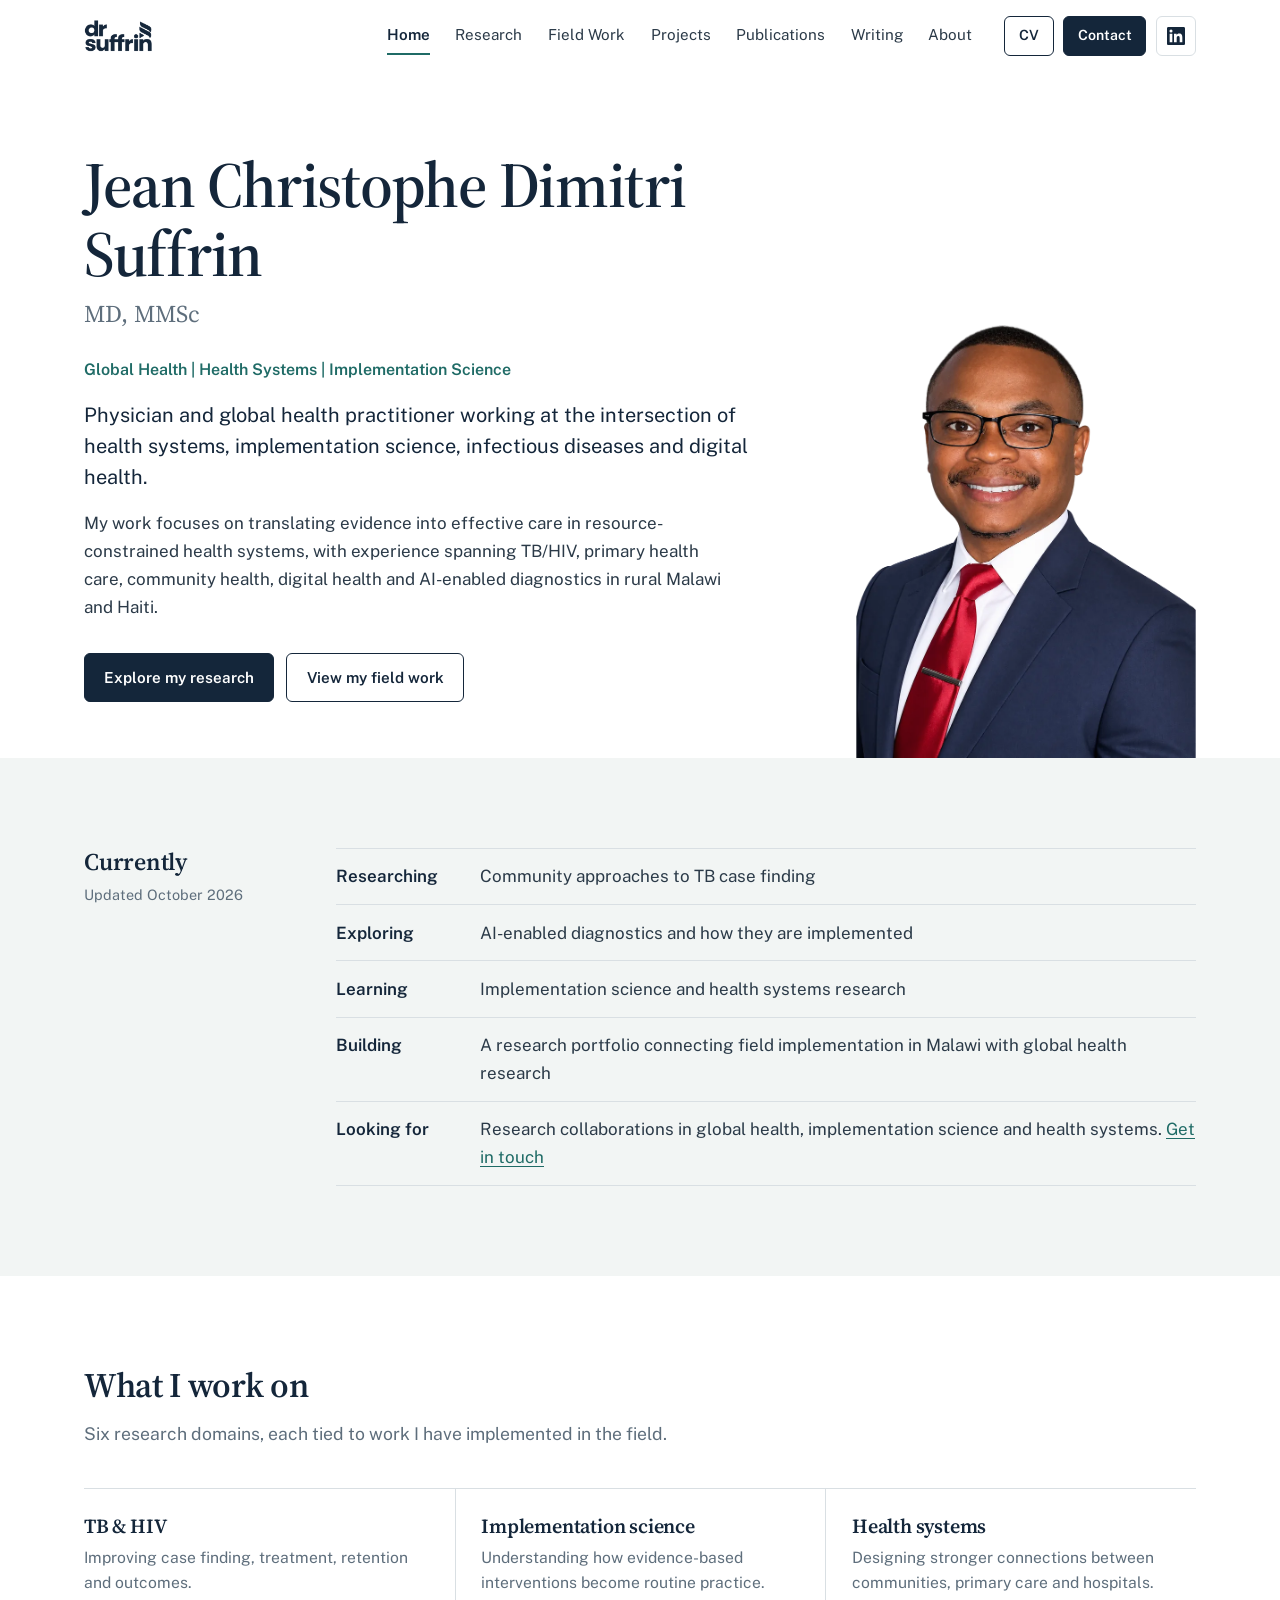
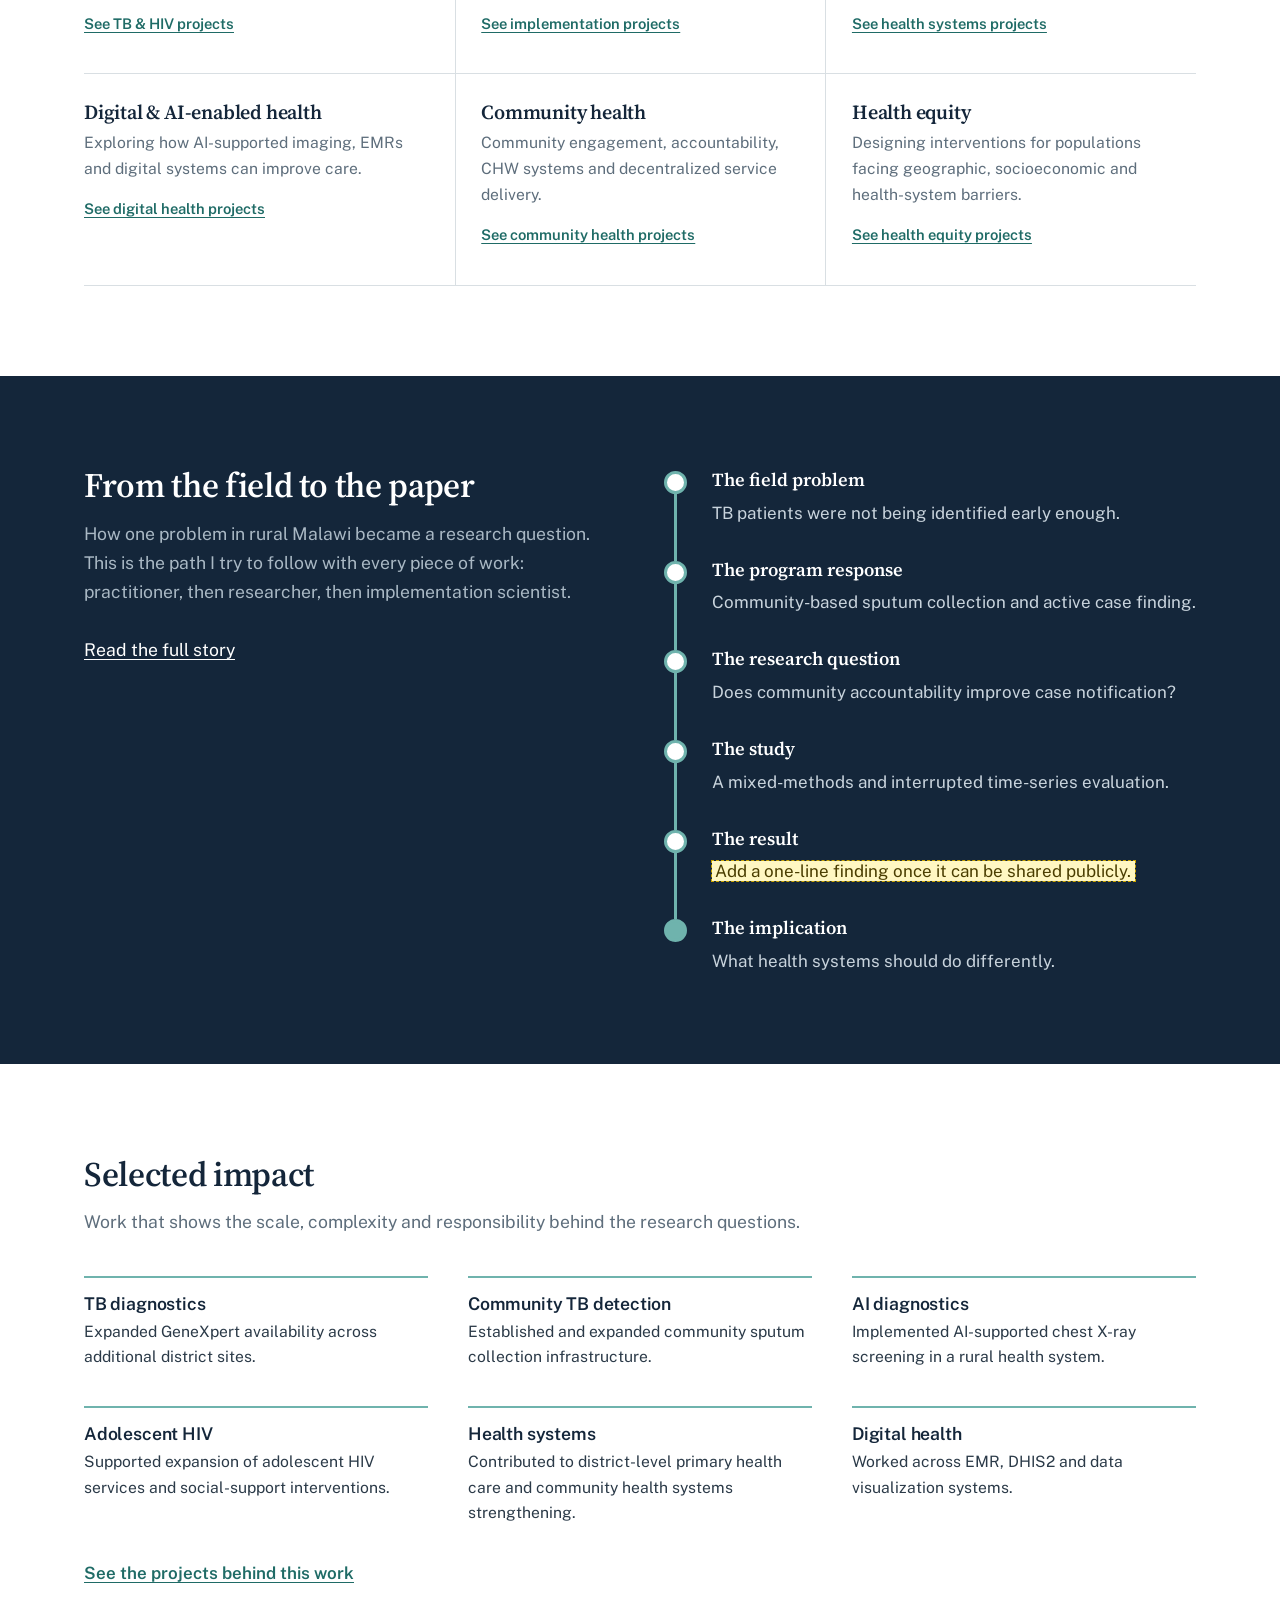
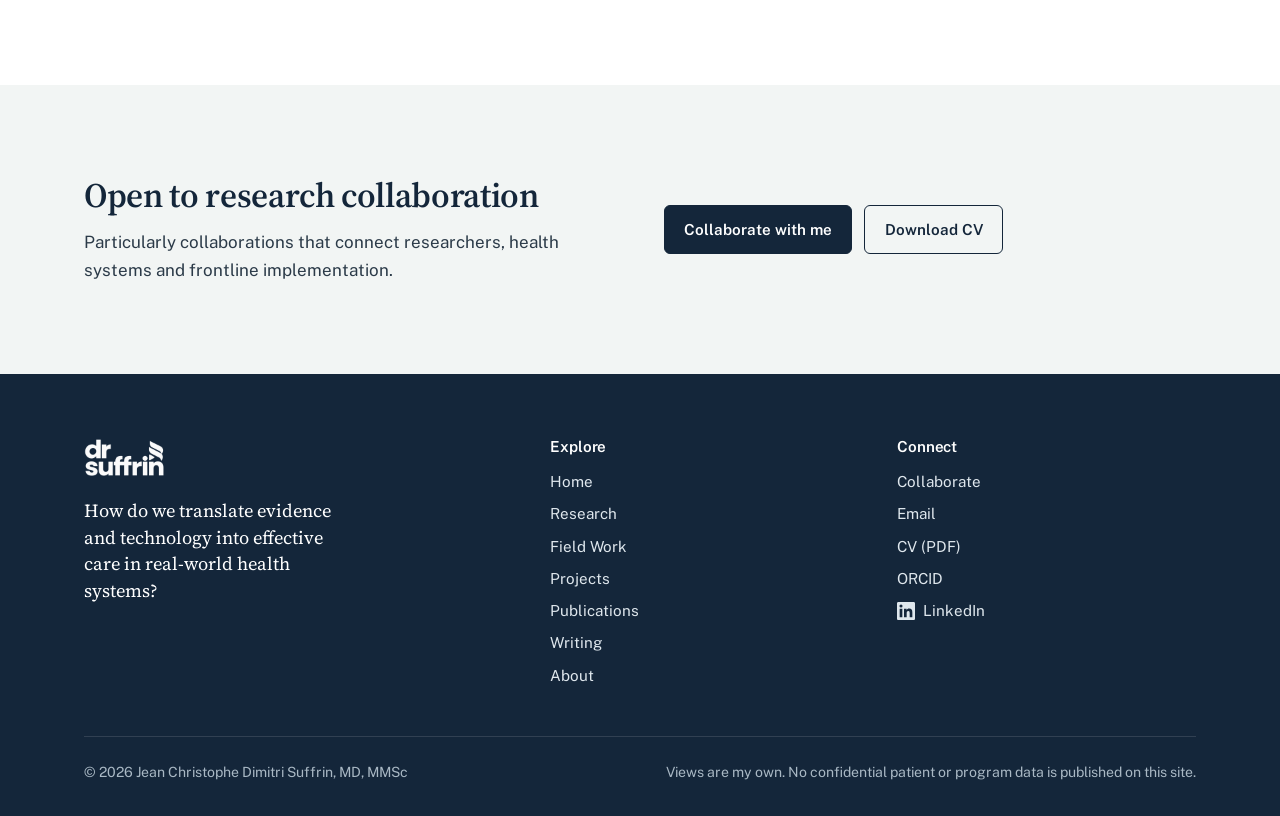
==== commit 9cd107e8: "Changed data" ====
--- a/index.html
+++ b/index.html
@@ -4,7 +4,7 @@
   <meta charset="UTF-8">
   <meta name="viewport" content="width=device-width, initial-scale=1">
   <title>Jean Christophe Dimitri Suffrin, MD, MMSc · Global health, health systems, implementation science</title>
-  <meta name="description" content="Physician and global health practitioner working at the intersection of health systems, implementation science, infectious diseases and digital health in rural Malawi.">
+  <meta name="description" content="Physician and global health practitioner working at the intersection of health systems, implementation science, infectious diseases and digital health in rural Malawi and Haiti.">
   <meta property="og:title" content="Jean Christophe Dimitri Suffrin, MD, MMSc">
   <meta property="og:description" content="Translating evidence into effective care in resource-constrained health systems.">
   <meta property="og:image" content="images/portrait.webp">
@@ -27,7 +27,7 @@
         <p class="creds">MD, MMSc</p>
         <p class="fields">Global Health | Health Systems | Implementation Science</p>
         <p class="statement">Physician and global health practitioner working at the intersection of health systems, implementation science, infectious diseases and digital health.</p>
-        <p class="focus">My work focuses on translating evidence into effective care in resource-constrained health systems, with experience spanning TB/HIV, primary health care, community health, digital health and AI-enabled diagnostics in rural Malawi.</p>
+        <p class="focus">My work focuses on translating evidence into effective care in resource-constrained health systems, with experience spanning TB/HIV, primary health care, community health, digital health and AI-enabled diagnostics in rural Malawi and Haiti.</p>
         <div class="btn-row">
           <a class="btn btn-ink" href="research.html">Explore my research</a>
           <a class="btn btn-line" href="fieldwork.html">View my field work</a>
--- a/css/style.css
+++ b/css/style.css
@@ -42,6 +42,8 @@
 }
 img { max-width: 100%; height: auto; display: block; }
 [hidden] { display: none !important; }
+html, body { overflow-x: clip; }
+.icon { flex: none; }
 a { color: var(--teal); text-decoration-thickness: 1px; text-underline-offset: 3px; }
 a:hover { color: var(--ink); }
 :focus-visible { outline: 2px solid var(--teal); outline-offset: 3px; border-radius: 2px; }
@@ -77,10 +79,20 @@
 .primary-nav a:hover { color: var(--ink); border-bottom-color: var(--rule); }
 .primary-nav a[aria-current="page"] { color: var(--ink); font-weight: 600; border-bottom-color: var(--teal); }
 .header-actions { display: flex; gap: .6rem; }
-.menu-btn { display: none; margin-left: auto; background: none; border: 1px solid var(--rule); border-radius: 6px; padding: .45rem .7rem; font: inherit; font-size: .9rem; color: var(--ink); cursor: pointer; }
+.header-social {
+  display: inline-grid; place-items: center; width: 40px; height: 40px; border-radius: 6px;
+  color: var(--ink); border: 1px solid var(--rule); flex: none;
+}
+.header-social:hover { color: #fff; background: #0a66c2; border-color: #0a66c2; }
+.header-social[aria-disabled="true"] { cursor: default; }
+@media (min-width: 1061px) { .header-social { margin-left: -1.4rem; } }
+.with-icon { display: inline-flex; align-items: center; gap: .5rem; }
+.brand { display: inline-flex; align-items: center; min-height: 44px; flex: none; }
+.menu-btn { display: none; min-height: 40px; margin-left: auto; background: none; border: 1px solid var(--rule); border-radius: 6px; padding: .45rem .7rem; font: inherit; font-size: .9rem; color: var(--ink); cursor: pointer; }
 
 @media (max-width: 1060px) {
-  .menu-btn { display: block; }
+  .menu-btn { display: block; margin-left: .5rem; }
+  .header-social { margin-left: auto; }
   .primary-nav, .header-actions { display: none; }
   .site-header.open .primary-nav, .site-header.open .header-actions { display: flex; }
   .site-header.open .header-row { flex-wrap: wrap; height: auto; padding: 1.1rem 0 1.4rem; row-gap: 1rem; }
@@ -124,7 +136,8 @@
   margin-top: 2rem; max-width: 46ch; padding-left: 1.1rem; border-left: 3px solid var(--teal);
   font-family: var(--serif); font-size: 1.35rem; line-height: 1.4; color: var(--ink);
 }
-.in-page-nav { display: flex; flex-wrap: wrap; gap: .4rem 1.4rem; margin-top: 2rem; font-size: .95rem; }
+.in-page-nav { display: flex; flex-wrap: wrap; gap: 0 1.4rem; margin-top: 1.5rem; font-size: .95rem; }
+.in-page-nav a { display: inline-block; padding: .55rem 0; }
 
 /* ---------- Home: hero ---------- */
 .hero { padding: clamp(2.5rem, 6vw, 5rem) 0 0; }
@@ -164,7 +177,7 @@
 .domain:not(:nth-child(3n+1)) { padding-left: 1.6rem; border-left: 1px solid var(--rule); }
 .domain h3 { font-size: 1.25rem; margin-bottom: .4rem; }
 .domain p { color: var(--muted); font-size: .98rem; }
-.domain a { display: inline-block; margin-top: .8rem; font-size: .92rem; font-weight: 600; }
+.domain a { display: inline-block; margin-top: .4rem; padding: .55rem 0; font-size: .92rem; font-weight: 600; }
 @media (max-width: 900px) {
   .domains { grid-template-columns: repeat(2, minmax(0, 1fr)); }
   .domain:not(:nth-child(3n+1)) { padding-left: 0; border-left: 0; }
@@ -280,7 +293,7 @@
 .trail { margin-top: 1.75rem; padding-top: 1rem; border-top: 1px dashed var(--rule); font-size: .92rem; }
 .trail-label { color: var(--muted); margin-right: .4rem; }
 .trail ul { list-style: none; display: inline-flex; flex-wrap: wrap; gap: .3rem .5rem; }
-.trail a { display: inline-block; padding: .2rem .65rem; border: 1px solid var(--rule); border-radius: 999px; text-decoration: none; color: var(--ink); background: var(--paper); }
+.trail a { display: inline-block; padding: .45rem .8rem; border: 1px solid var(--rule); border-radius: 999px; text-decoration: none; color: var(--ink); background: var(--paper); }
 .trail a:hover { border-color: var(--teal); color: var(--teal); }
 
 /* ---------- Field notes ---------- */
@@ -322,13 +335,14 @@
 
 .filters { display: flex; flex-wrap: wrap; gap: .5rem; margin-bottom: 1.75rem; }
 .filters button {
-  font: inherit; font-size: .9rem; padding: .4rem .9rem; border-radius: 999px; cursor: pointer;
+  font: inherit; font-size: .9rem; padding: .5rem 1rem; min-height: 44px; border-radius: 999px; cursor: pointer;
   border: 1px solid var(--rule); background: var(--paper); color: var(--text);
 }
 .filters button:hover { border-color: var(--ink); }
 .filters button[aria-pressed="true"] { background: var(--ink); border-color: var(--ink); color: #fff; }
 
-.projects { display: grid; gap: 0; border-top: 1px solid var(--rule); }
+.projects { display: grid; grid-template-columns: minmax(0, 1fr); gap: 0; border-top: 1px solid var(--rule); }
+.project, .project > summary > div { min-width: 0; }
 .project { border-bottom: 1px solid var(--rule); }
 .project[hidden] { display: none; }
 .project > summary {
@@ -346,7 +360,11 @@
 .project-body section p, .project-body li { font-size: .98rem; }
 .project-body ul { padding-left: 1.1rem; }
 .project-body .full { grid-column: 1 / -1; }
-@media (max-width: 760px) { .project-body { grid-template-columns: 1fr; } .project > summary { grid-template-columns: 1fr; } }
+@media (max-width: 760px) {
+  .project-body { grid-template-columns: minmax(0, 1fr); }
+  .project > summary { grid-template-columns: minmax(0, 1fr); padding: 1.25rem 0; }
+  .project .toggle { justify-self: start; }
+}
 
 /* Timeline */
 .timeline { list-style: none; display: grid; grid-auto-flow: column; grid-auto-columns: minmax(110px, 1fr); overflow-x: auto; padding-bottom: .5rem; }
@@ -355,6 +373,13 @@
 .timeline li::before { content: ""; position: absolute; top: -8px; left: 0; width: 13px; height: 13px; border-radius: 50%; background: var(--teal); }
 .timeline li.later::before { background: var(--paper); border: 2px solid var(--muted); }
 .timeline li.now::before { background: var(--amber); box-shadow: 0 0 0 4px var(--amber-soft); }
+@media (max-width: 700px) {
+  .timeline { grid-auto-flow: row; grid-auto-columns: auto; overflow: visible; padding-left: 6px; }
+  .timeline li { border-top: 0; border-left: 3px solid var(--teal); padding: 0 0 1rem 1.2rem; }
+  .timeline li.later { border-left-style: dashed; border-left-color: var(--muted); }
+  .timeline li:last-child { padding-bottom: 0; }
+  .timeline li::before { top: 2px; left: -8px; }
+}
 
 /* ---------- Impact ---------- */
 .impact { display: grid; grid-template-columns: repeat(3, minmax(0, 1fr)); gap: 2.25rem 2.5rem; }
@@ -374,7 +399,8 @@
 .pub-qs { display: grid; grid-template-columns: repeat(2, minmax(0, 1fr)); gap: 1.2rem 2.5rem; margin-top: 1.5rem; }
 .pub-qs h4 { font-family: var(--sans); font-size: .9rem; color: var(--teal); margin-bottom: .2rem; }
 .pub-qs p { font-size: .97rem; }
-.pub-links { margin-top: 1.25rem; display: flex; flex-wrap: wrap; gap: 1.25rem; font-size: .95rem; font-weight: 600; }
+.pub-links { margin-top: 1rem; display: flex; flex-wrap: wrap; gap: 0 1.25rem; font-size: .95rem; font-weight: 600; }
+.pub-links a { display: inline-block; padding: .55rem 0; }
 @media (max-width: 820px) { .pub { grid-template-columns: 1fr; gap: .75rem; } .pub-qs { grid-template-columns: 1fr; } }
 
 .other-outputs { list-style: none; border-top: 1px solid var(--rule); max-width: 900px; }
@@ -423,7 +449,7 @@
 /* ---------- Two-column helpers ---------- */
 .split { display: grid; grid-template-columns: minmax(0, 1fr) minmax(0, 1fr); gap: 3rem; align-items: start; }
 @media (max-width: 860px) { .split { grid-template-columns: 1fr; gap: 2rem; } }
-.more-link { display: inline-block; margin-top: 2rem; font-weight: 600; }
+.more-link { display: inline-block; margin-top: 1.5rem; padding: .55rem 0; font-weight: 600; }
 
 /* ---------- Footer ---------- */
 .site-footer { background: var(--ink); color: #a9b8c4; padding: 4rem 0 2rem; font-size: .95rem; }
@@ -437,6 +463,15 @@
 .footer-bottom { margin-top: 3rem; padding-top: 1.5rem; border-top: 1px solid rgba(255,255,255,.12); display: flex; flex-wrap: wrap; justify-content: space-between; gap: 1rem; font-size: .88rem; }
 @media (max-width: 760px) { .footer-grid { grid-template-columns: 1fr; gap: 2rem; } }
 
+/* ---------- Small phones ---------- */
+@media (max-width: 400px) {
+  .wrap { padding: 0 1.1rem; }
+  .hero h1 { font-size: 2.1rem; }
+  .page-intro .lede { font-size: 1.08rem; }
+  .btn-row .btn { flex: 1 1 auto; justify-content: center; }
+  .contact-card { padding: 1.4rem; }
+}
+
 /* ---------- Print ---------- */
 @media print {
   .site-header, .site-footer, .btn-row, .filters, .menu-btn { display: none !important; }
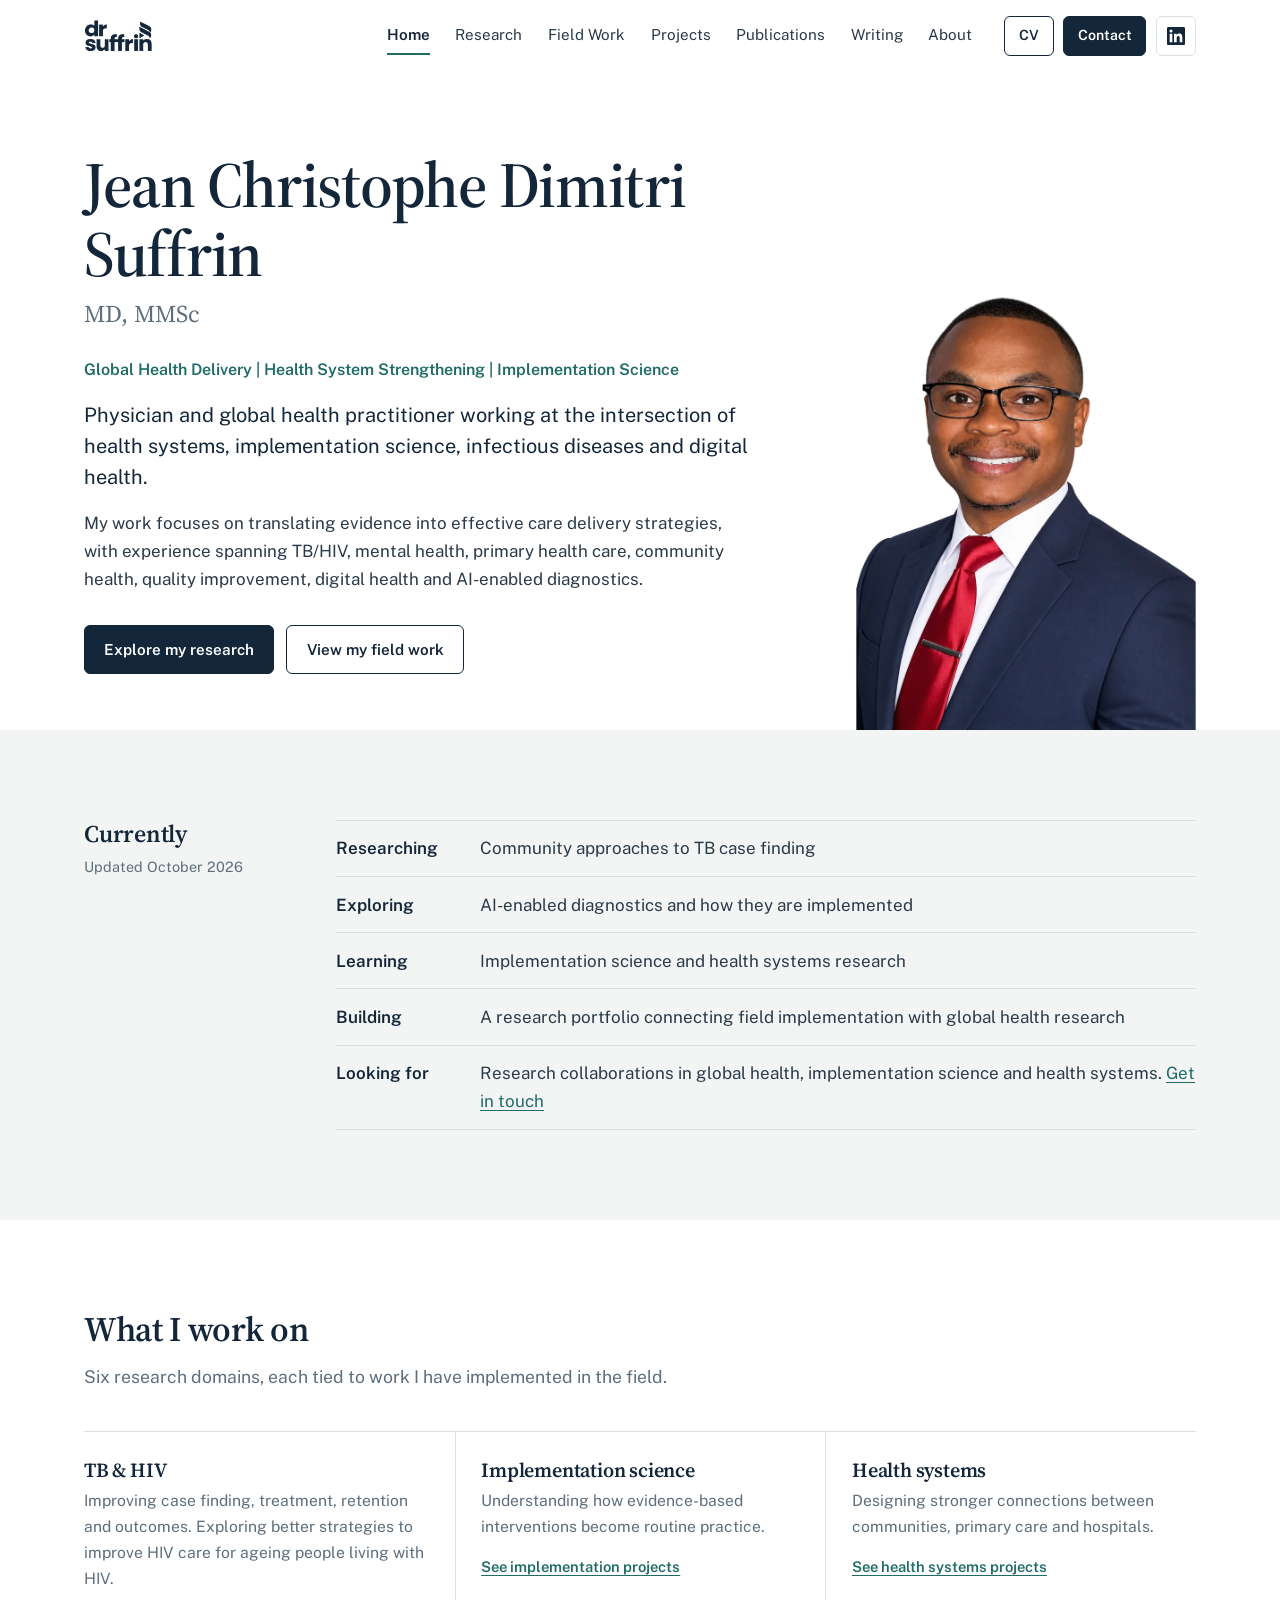
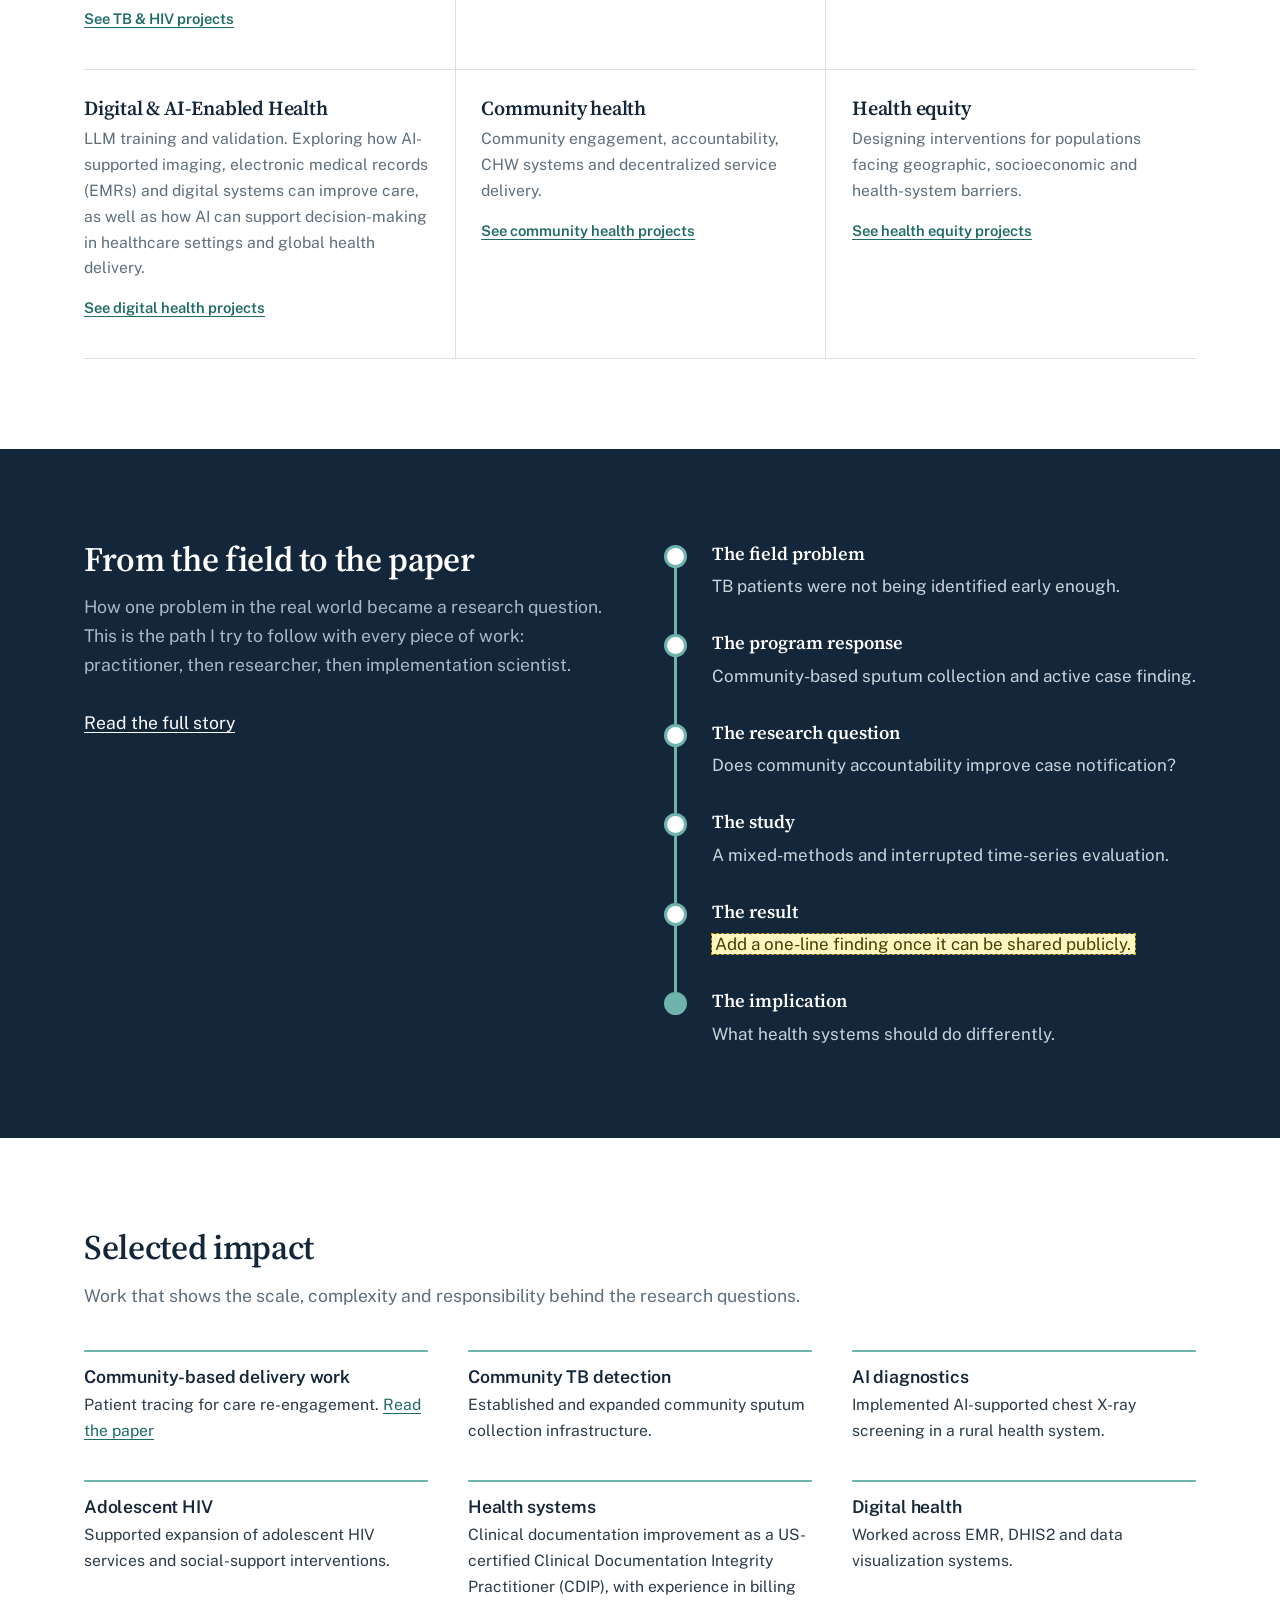
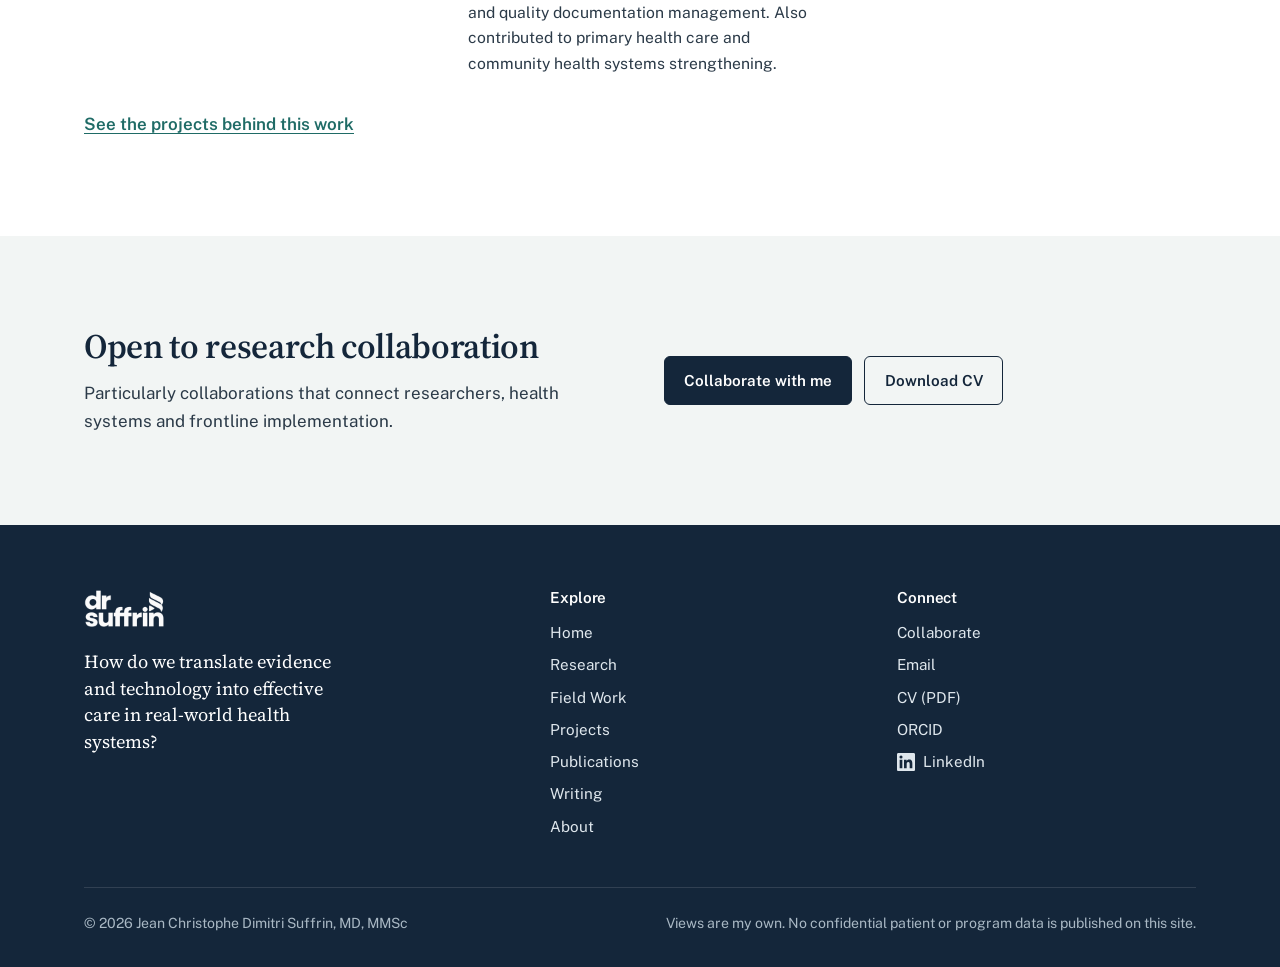
==== commit 8a99b8cf: "Dr Jean" ====
--- a/index.html
+++ b/index.html
@@ -5,7 +5,7 @@
   <meta name="viewport" content="width=device-width, initial-scale=1">
   <title>Jean Christophe Dimitri Suffrin, MD, MMSc · Global health, health systems, implementation science</title>
   <meta name="description" content="Physician and global health practitioner working at the intersection of health systems, implementation science, infectious diseases and digital health in rural Malawi and Haiti.">
-  <meta property="og:title" content="Jean Christophe Dimitri Suffrin, MD, MMSc">
+  <meta property="og:title" content="Dr. Jean Christophe Dimitri Suffrin, MD, MMSc">
   <meta property="og:description" content="Translating evidence into effective care in resource-constrained health systems.">
   <meta property="og:image" content="images/portrait.webp">
   <link rel="icon" href="images/favicon.png">
@@ -25,9 +25,9 @@
       <div>
         <h1>Jean Christophe Dimitri Suffrin</h1>
         <p class="creds">MD, MMSc</p>
-        <p class="fields">Global Health | Health Systems | Implementation Science</p>
+        <p class="fields">Global Health Delivery | Health System Strengthening | Implementation Science</p>
         <p class="statement">Physician and global health practitioner working at the intersection of health systems, implementation science, infectious diseases and digital health.</p>
-        <p class="focus">My work focuses on translating evidence into effective care in resource-constrained health systems, with experience spanning TB/HIV, primary health care, community health, digital health and AI-enabled diagnostics in rural Malawi and Haiti.</p>
+        <p class="focus">My work focuses on translating evidence into effective care delivery strategies, with experience spanning TB/HIV, mental health, primary health care, community health, quality improvement, digital health and AI-enabled diagnostics.</p>
         <div class="btn-row">
           <a class="btn btn-ink" href="research.html">Explore my research</a>
           <a class="btn btn-line" href="fieldwork.html">View my field work</a>
@@ -50,7 +50,7 @@
         <dt>Researching</dt>  <dd>Community approaches to TB case finding</dd>
         <dt>Exploring</dt>    <dd>AI-enabled diagnostics and how they are implemented</dd>
         <dt>Learning</dt>     <dd>Implementation science and health systems research</dd>
-        <dt>Building</dt>     <dd>A research portfolio connecting field implementation in Malawi with global health research</dd>
+        <dt>Building</dt>     <dd>A research portfolio connecting field implementation with global health research</dd>
         <dt>Looking for</dt>  <dd>Research collaborations in global health, implementation science and health systems. <a href="contact.html">Get in touch</a></dd>
       </dl>
     </div>
@@ -66,7 +66,7 @@
       <div class="domains">
         <div class="domain">
           <h3>TB &amp; HIV</h3>
-          <p>Improving case finding, treatment, retention and outcomes.</p>
+          <p>Improving case finding, treatment, retention and outcomes. Exploring better strategies to improve HIV care for ageing people living with HIV.</p>
           <a href="projects.html#tb">See TB &amp; HIV projects</a>
         </div>
         <div class="domain">
@@ -80,8 +80,8 @@
           <a href="projects.html#systems">See health systems projects</a>
         </div>
         <div class="domain">
-          <h3>Digital &amp; AI-enabled health</h3>
-          <p>Exploring how AI-supported imaging, EMRs and digital systems can improve care.</p>
+          <h3>Digital &amp; AI-Enabled Health</h3>
+          <p>LLM training and validation. Exploring how AI-supported imaging, electronic medical records (EMRs) and digital systems can improve care, as well as how AI can support decision-making in healthcare settings and global health delivery.</p>
           <a href="projects.html#digital">See digital health projects</a>
         </div>
         <div class="domain">
@@ -103,7 +103,7 @@
     <div class="wrap split">
       <div class="band-head">
         <h2>From the field to the paper</h2>
-        <p>How one problem in rural Malawi became a research question. This is the path I try to follow with every piece of work: practitioner, then researcher, then implementation scientist.</p>
+        <p>How one problem in the real world became a research question. This is the path I try to follow with every piece of work: practitioner, then researcher, then implementation scientist.</p>
         <p><a href="research.html#field-to-paper" style="color:#fff">Read the full story</a></p>
       </div>
       <ol class="f2p">
@@ -125,11 +125,11 @@
         <p>Work that shows the scale, complexity and responsibility behind the research questions.</p>
       </div>
       <div class="impact">
-        <div><h3>TB diagnostics</h3><p>Expanded GeneXpert availability across additional district sites.</p></div>
+        <div><h3>Community-based delivery work</h3><p>Patient tracing for care re-engagement. <a href="https://doi.org/10.1371/journal.pgph.0002437" target="_blank" rel="noopener">Read the paper</a></p></div>
         <div><h3>Community TB detection</h3><p>Established and expanded community sputum collection infrastructure.</p></div>
         <div><h3>AI diagnostics</h3><p>Implemented AI-supported chest X-ray screening in a rural health system.</p></div>
         <div><h3>Adolescent HIV</h3><p>Supported expansion of adolescent HIV services and social-support interventions.</p></div>
-        <div><h3>Health systems</h3><p>Contributed to district-level primary health care and community health systems strengthening.</p></div>
+        <div><h3>Health systems</h3><p>Clinical documentation improvement as a US-certified Clinical Documentation Integrity Practitioner (CDIP), with experience in billing and quality documentation management. Also contributed to primary health care and community health systems strengthening.</p></div>
         <div><h3>Digital health</h3><p>Worked across EMR, DHIS2 and data visualization systems.</p></div>
       </div>
       <a class="more-link" href="projects.html">See the projects behind this work</a>
